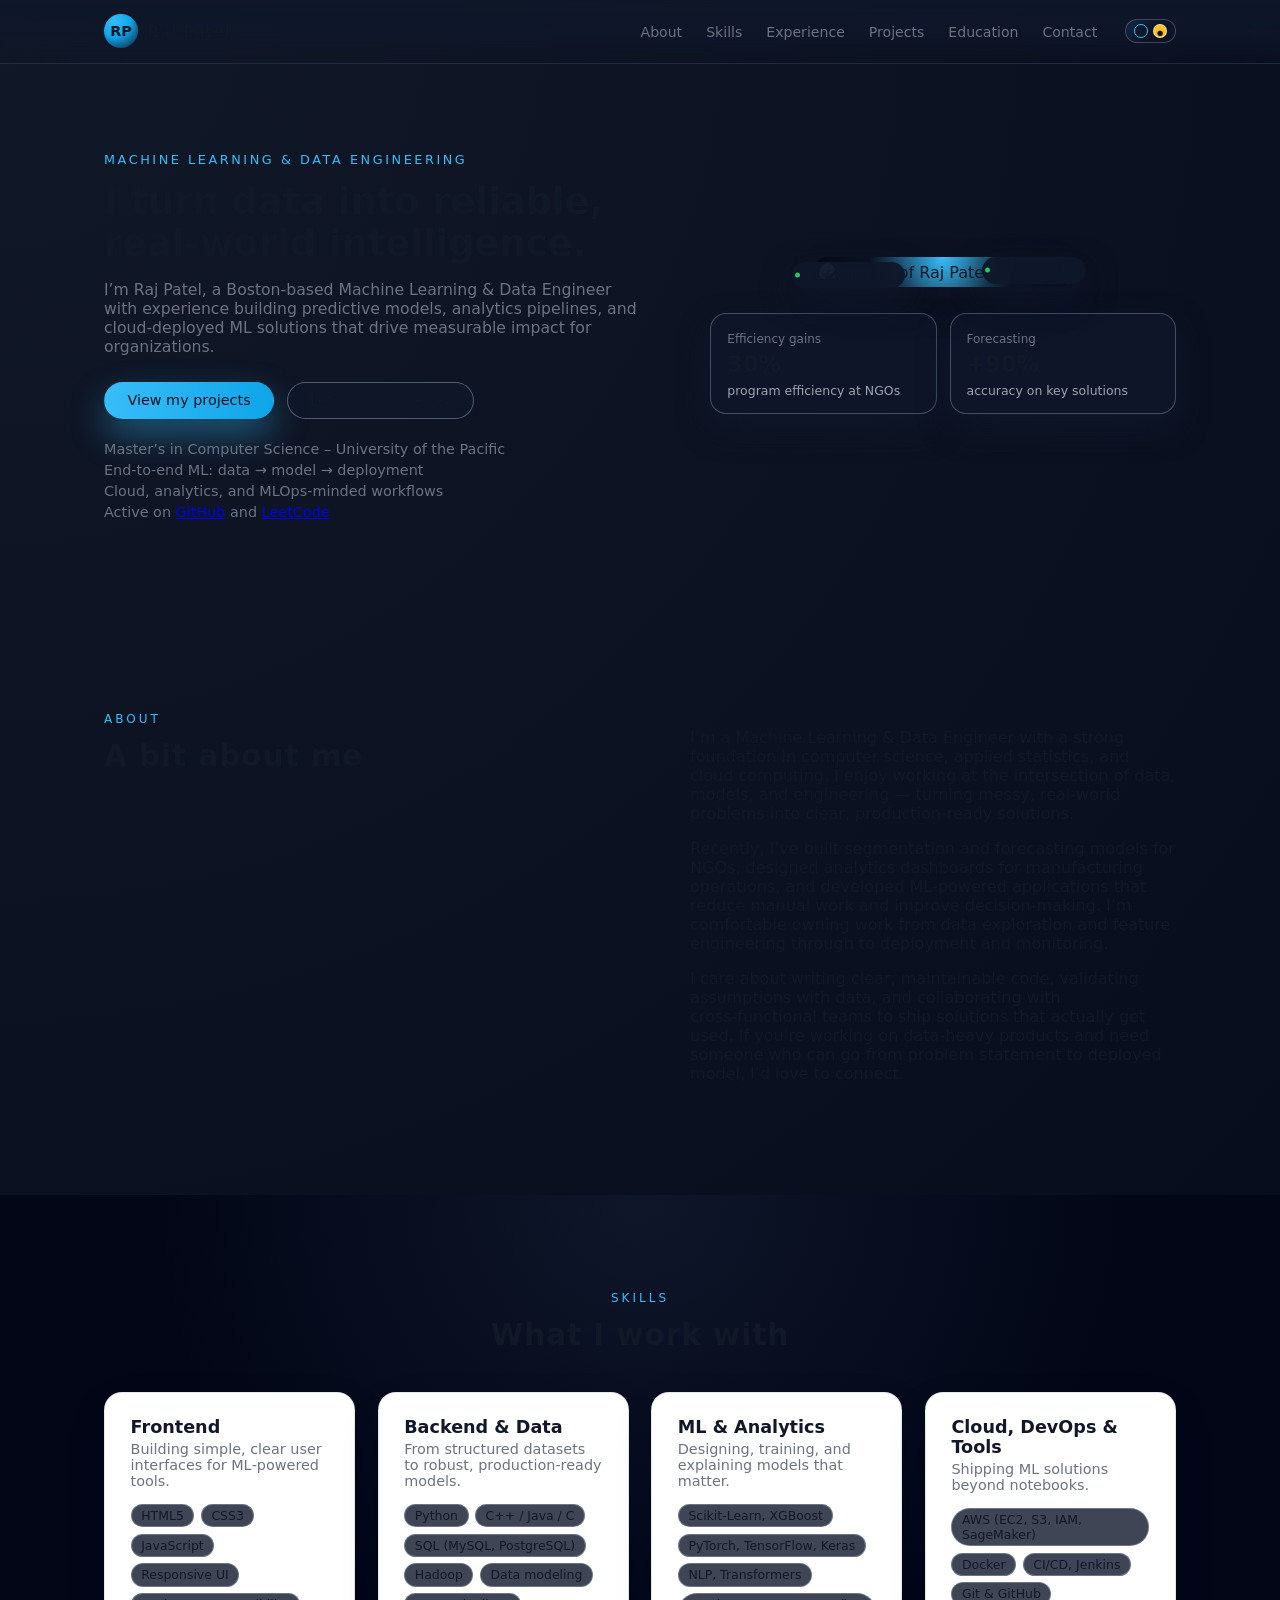
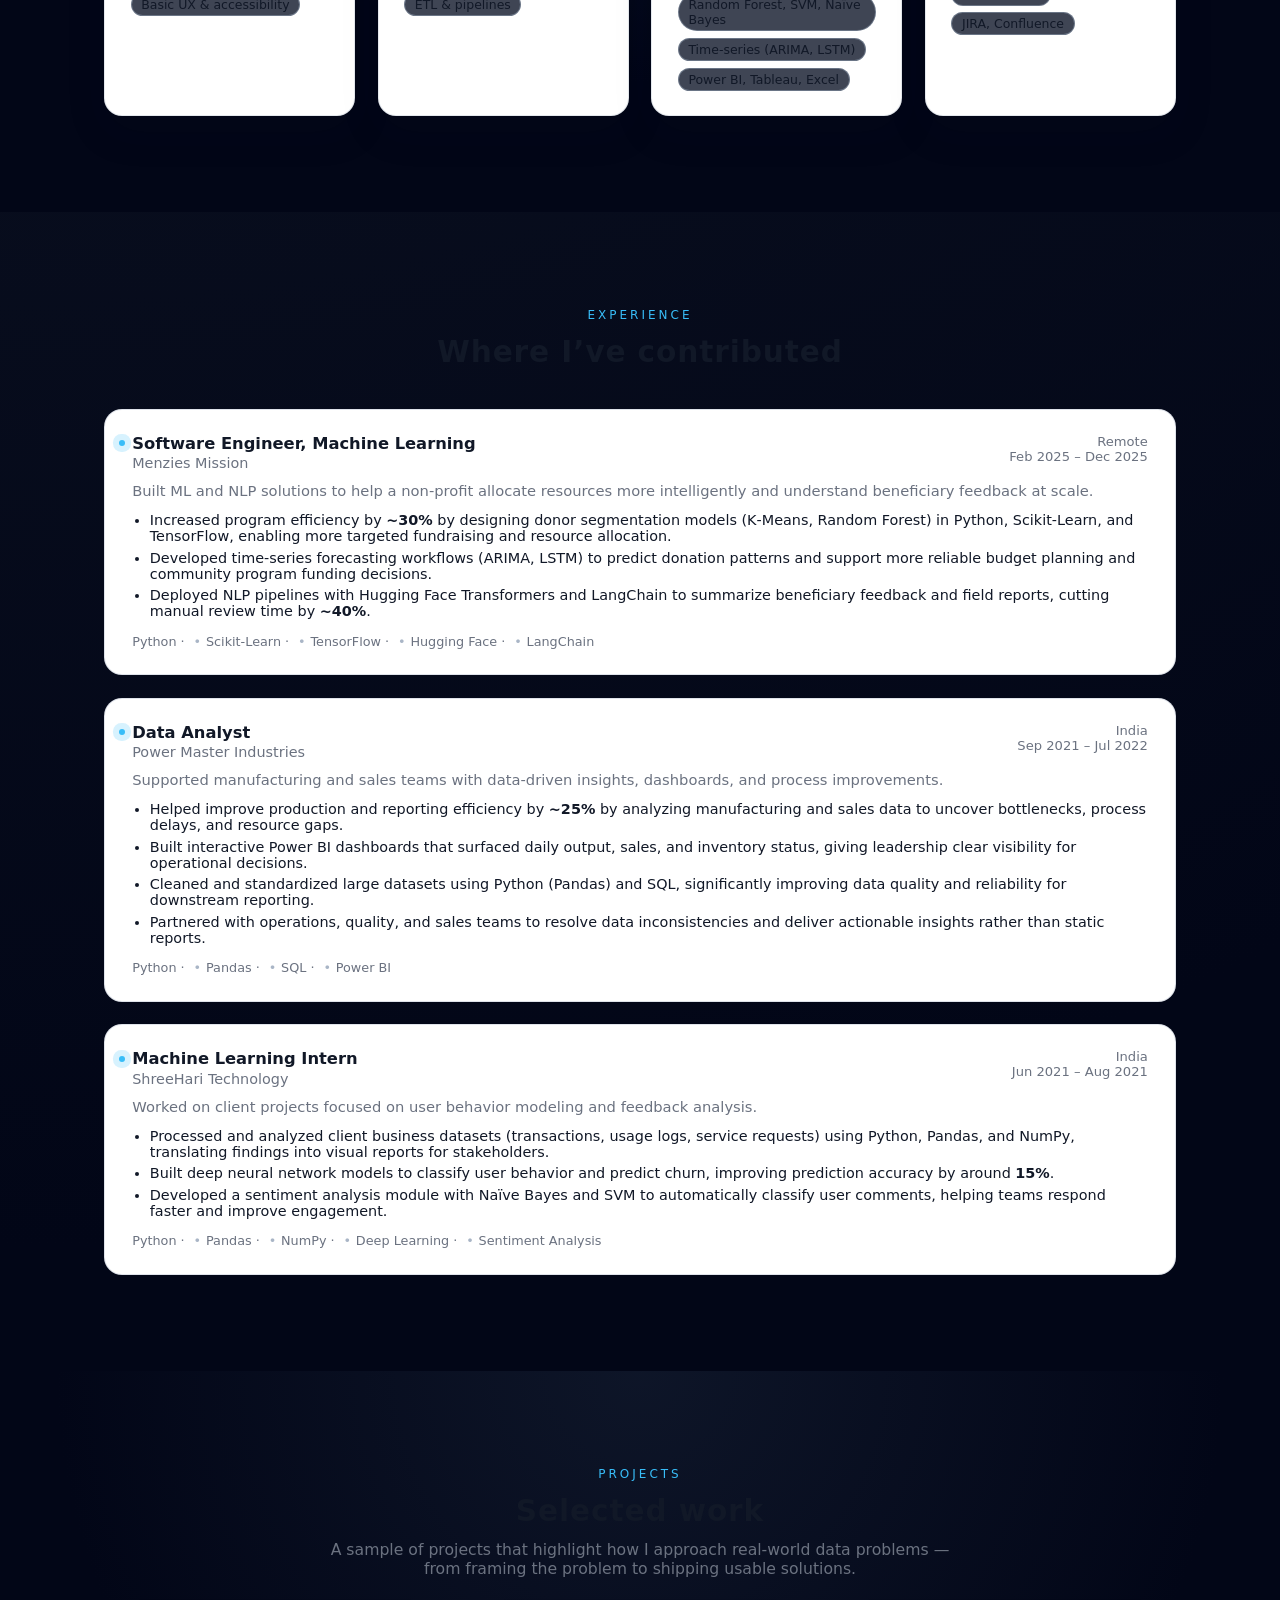
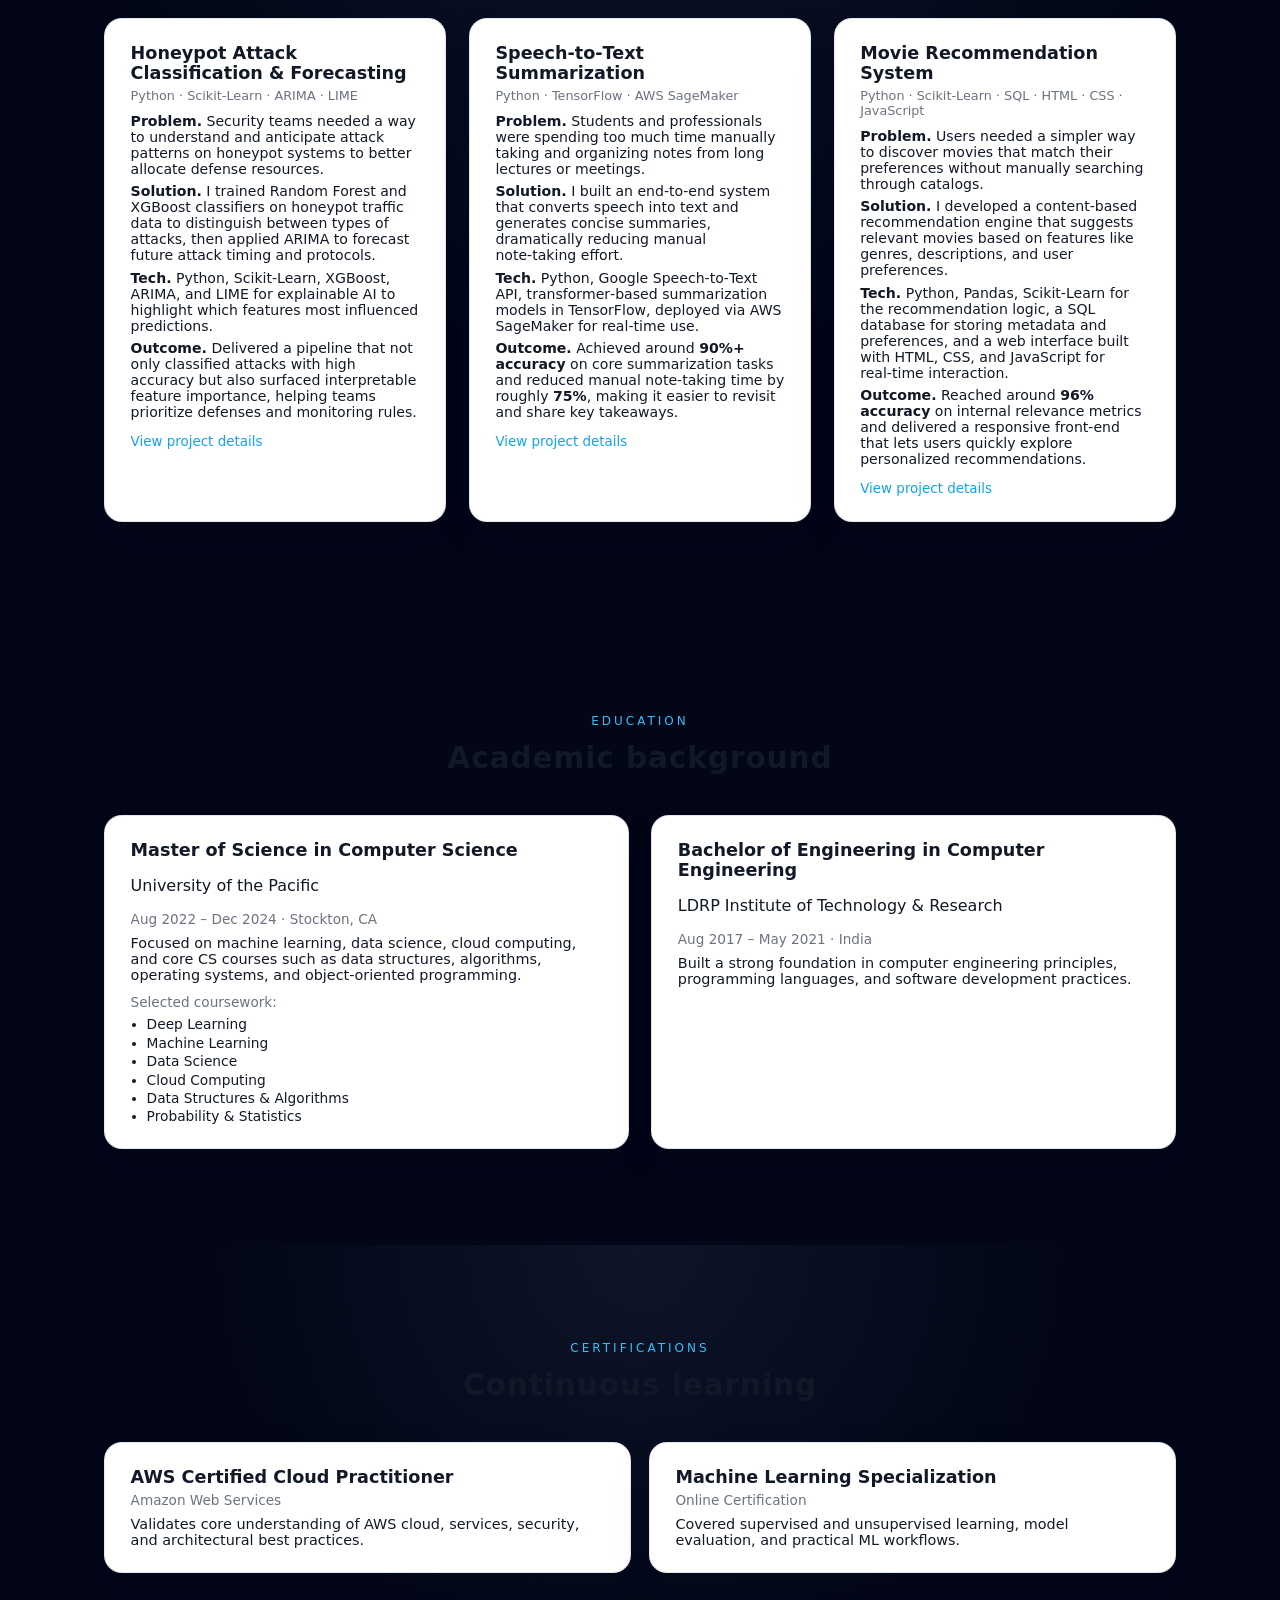
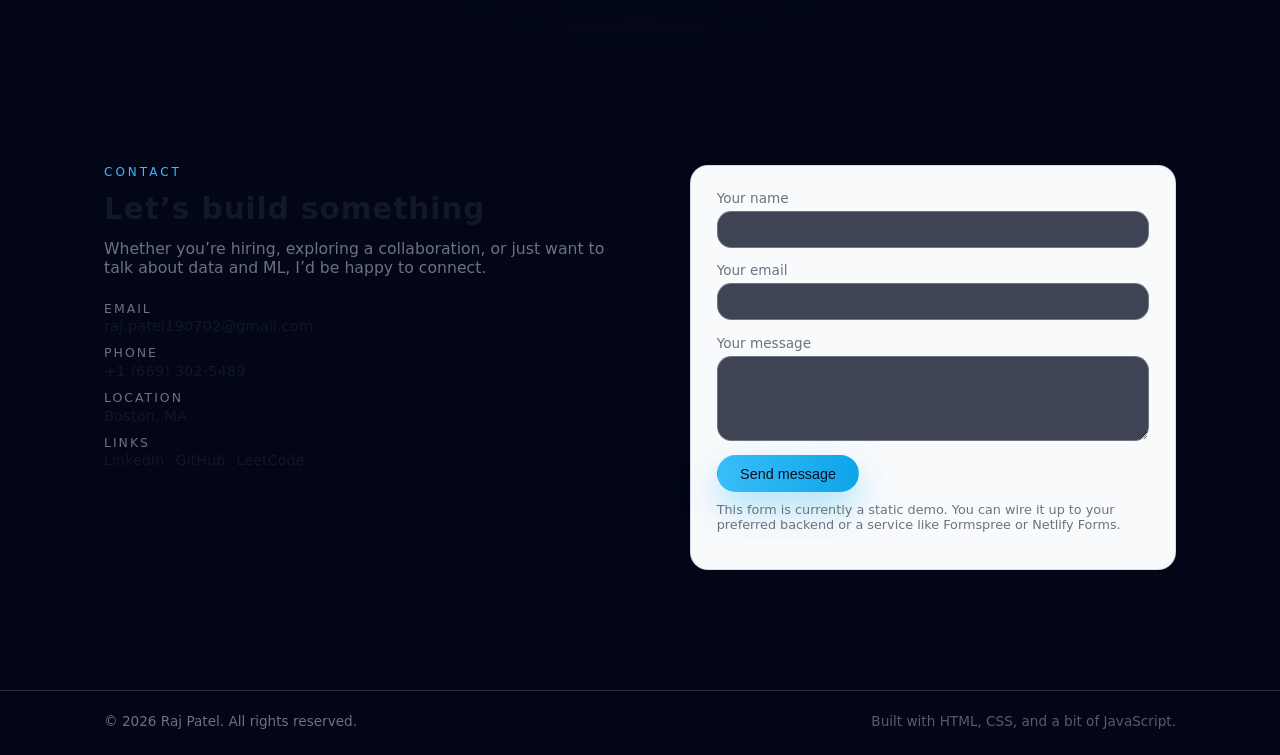
==== index.html @ fdf719ff "upload intial HTML,CSS and JS file" ====
<!DOCTYPE html>
<html lang="en">
<head>
  <!-- SEO & basic meta -->
  <meta charset="UTF-8" />
  <meta name="viewport" content="width=device-width, initial-scale=1.0" />
  <title>Raj Patel | Machine Learning & Data Engineer</title>
  <meta name="description" content="Raj Patel – Machine Learning & Data Engineer specializing in ML, data analytics, and cloud-based solutions. Explore my projects, experience, and skills." />
  <meta name="keywords" content="Raj Patel, machine learning engineer, data analyst, data engineer, portfolio, Python, AWS" />
  <meta name="author" content="Raj Patel" />

  <!-- Open Graph for rich previews -->
  <meta property="og:title" content="Raj Patel | Machine Learning & Data Engineer" />
  <meta property="og:description" content="Machine Learning & Data Engineer with experience in ML models, analytics, and cloud deployment." />
  <meta property="og:type" content="website" />
  <meta property="og:url" content="https://your-domain.com" />
  <meta property="og:image" content="https://your-domain.com/assets/profile.jpg" />

  <link rel="icon" href="assets/favicon.ico" />
  <link rel="stylesheet" href="css/style.css" />
</head>
<body>
  <!-- Skip link for accessibility -->
  <a class="skip-link" href="#main-content">Skip to main content</a>

  <!-- Site wrapper -->
  <div class="page">
    <!-- Header / navigation -->
    <header class="site-header" role="banner">
      <div class="container header-container">
        <a href="#hero" class="logo" aria-label="Raj Patel home">
          <span class="logo-mark">RP</span>
          <span class="logo-text">Raj Patel</span>
        </a>

        <!-- Accessible mobile menu toggle -->
        <button
          class="nav-toggle"
          aria-label="Toggle navigation menu"
          aria-expanded="false"
          aria-controls="primary-nav"
        >
          <span class="nav-toggle-bar"></span>
          <span class="nav-toggle-bar"></span>
        </button>

        <nav id="primary-nav" class="nav" role="navigation" aria-label="Primary">
          <ul class="nav-list">
            <li><a href="#about">About</a></li>
            <li><a href="#skills">Skills</a></li>
            <li><a href="#experience">Experience</a></li>
            <li><a href="#projects">Projects</a></li>
            <li><a href="#education">Education</a></li>
            <li><a href="#contact">Contact</a></li>
          </ul>

          <!-- Theme toggle for dark/light mode -->
          <button
            class="theme-toggle"
            type="button"
            aria-label="Toggle dark mode"
          >
            <span class="theme-icon theme-icon--moon" aria-hidden="true">●</span>
            <span class="theme-icon theme-icon--sun" aria-hidden="true">●</span>
          </button>
        </nav>
      </div>
    </header>

    <!-- Main content -->
    <main id="main-content">
      <!-- Hero / Intro -->
      <section id="hero" class="section hero" aria-labelledby="hero-title">
        <div class="container hero-container">
          <div class="hero-text">
            <p class="hero-kicker">Machine Learning & Data Engineering</p>
            <h1 id="hero-title" class="hero-title">
              I turn data into reliable, real‑world intelligence.
            </h1>
            <p class="hero-subtitle">
              I’m Raj Patel, a Boston‑based Machine Learning & Data Engineer with experience
              building predictive models, analytics pipelines, and cloud‑deployed ML solutions
              that drive measurable impact for organizations.
            </p>
            <div class="hero-cta">
              <a href="#projects" class="btn btn-primary">View my projects</a>
              <a href="#contact" class="btn btn-ghost">Let’s work together</a>
            </div>
            <ul class="hero-meta" aria-label="Key highlights">
              <li>Master’s in Computer Science – University of the Pacific</li>
              <li>End‑to‑end ML: data → model → deployment</li>
              <li>Cloud, analytics, and MLOps‑minded workflows</li>
              <li>
                Active on
                <a href="https://github.com/r-makasana" target="_blank" rel="noreferrer">GitHub</a>
                and
                <a href="https://leetcode.com/u/rajpatel190400/" target="_blank" rel="noreferrer">LeetCode</a>
              </li>
            </ul>
          </div>
          <div class="hero-media">
            <div class="hero-avatar-wrapper" aria-hidden="true">
              <!-- Place your profile image at assets/profile.jpg -->
              <img
                src="assets/profile.jpg"
                alt="Portrait of Raj Patel"
                class="hero-avatar"
              />
              <div class="hero-badge hero-badge--top">
                <span class="badge-label">ML &amp; Analytics</span>
              </div>
              <div class="hero-badge hero-badge--bottom">
                <span class="badge-label">Cloud &amp; Data</span>
              </div>
            </div>
            <div class="hero-stats" aria-label="Quick stats">
              <div class="stat-card">
                <span class="stat-label">Efficiency gains</span>
                <span class="stat-value">30%</span>
                <span class="stat-note">program efficiency at NGOs</span>
              </div>
              <div class="stat-card">
                <span class="stat-label">Forecasting</span>
                <span class="stat-value">+90%</span>
                <span class="stat-note">accuracy on key solutions</span>
              </div>
            </div>
          </div>
        </div>
      </section>

      <!-- About -->
      <section id="about" class="section" aria-labelledby="about-title">
        <div class="container section-inner section-inner--split">
          <header class="section-header">
            <p class="section-kicker">About</p>
            <h2 id="about-title" class="section-title">A bit about me</h2>
          </header>
          <div class="section-body">
            <p>
              I’m a Machine Learning & Data Engineer with a strong foundation in computer science,
              applied statistics, and cloud computing. I enjoy working at the intersection of
              data, models, and engineering — turning messy, real‑world problems into clear,
              production‑ready solutions.
            </p>
            <p>
              Recently, I’ve built segmentation and forecasting models for NGOs, designed analytics
              dashboards for manufacturing operations, and developed ML‑powered applications that
              reduce manual work and improve decision‑making. I’m comfortable owning work from data
              exploration and feature engineering through to deployment and monitoring.
            </p>
            <p>
              I care about writing clear, maintainable code, validating assumptions with data, and
              collaborating with cross‑functional teams to ship solutions that actually get used.
              If you’re working on data‑heavy products and need someone who can go from problem
              statement to deployed model, I’d love to connect.
            </p>
          </div>
        </div>
      </section>

      <!-- Skills -->
      <section id="skills" class="section section--alt" aria-labelledby="skills-title">
        <div class="container">
          <header class="section-header section-header--center">
            <p class="section-kicker">Skills</p>
            <h2 id="skills-title" class="section-title">What I work with</h2>
          </header>

          <div class="skills-grid" role="list">
            <!-- Frontend -->
            <article class="card skills-card" role="listitem">
              <h3 class="card-title">Frontend</h3>
              <p class="card-subtitle">Building simple, clear user interfaces for ML‑powered tools.</p>
              <ul class="tag-list">
                <li class="tag">HTML5</li>
                <li class="tag">CSS3</li>
                <li class="tag">JavaScript</li>
                <li class="tag">Responsive UI</li>
                <li class="tag">Basic UX &amp; accessibility</li>
              </ul>
            </article>

            <!-- Backend & Data -->
            <article class="card skills-card" role="listitem">
              <h3 class="card-title">Backend &amp; Data</h3>
              <p class="card-subtitle">From structured datasets to robust, production‑ready models.</p>
              <ul class="tag-list">
                <li class="tag">Python</li>
                <li class="tag">C++ / Java / C</li>
                <li class="tag">SQL (MySQL, PostgreSQL)</li>
                <li class="tag">Hadoop</li>
                <li class="tag">Data modeling</li>
                <li class="tag">ETL &amp; pipelines</li>
              </ul>
            </article>

            <!-- Machine Learning & Analytics -->
            <article class="card skills-card" role="listitem">
              <h3 class="card-title">ML &amp; Analytics</h3>
              <p class="card-subtitle">Designing, training, and explaining models that matter.</p>
              <ul class="tag-list">
                <li class="tag">Scikit‑Learn, XGBoost</li>
                <li class="tag">PyTorch, TensorFlow, Keras</li>
                <li class="tag">NLP, Transformers</li>
                <li class="tag">Random Forest, SVM, Naïve Bayes</li>
                <li class="tag">Time‑series (ARIMA, LSTM)</li>
                <li class="tag">Power BI, Tableau, Excel</li>
              </ul>
            </article>

            <!-- Cloud, DevOps & Tools -->
            <article class="card skills-card" role="listitem">
              <h3 class="card-title">Cloud, DevOps &amp; Tools</h3>
              <p class="card-subtitle">Shipping ML solutions beyond notebooks.</p>
              <ul class="tag-list">
                <li class="tag">AWS (EC2, S3, IAM, SageMaker)</li>
                <li class="tag">Docker</li>
                <li class="tag">CI/CD, Jenkins</li>
                <li class="tag">Git &amp; GitHub</li>
                <li class="tag">JIRA, Confluence</li>
              </ul>
            </article>
          </div>
        </div>
      </section>

      <!-- Experience -->
      <section id="experience" class="section" aria-labelledby="experience-title">
        <div class="container">
          <header class="section-header section-header--center">
            <p class="section-kicker">Experience</p>
            <h2 id="experience-title" class="section-title">Where I’ve contributed</h2>
          </header>

          <div class="timeline">
            <!-- Menzies Mission -->
            <article class="timeline-item">
              <header class="timeline-header">
                <div>
                  <h3 class="timeline-role">Software Engineer, Machine Learning</h3>
                  <p class="timeline-company">Menzies Mission</p>
                </div>
                <div class="timeline-meta">
                  <span class="timeline-location">Remote</span>
                  <span class="timeline-dates">Feb 2025 – Dec 2025</span>
                </div>
              </header>
              <p class="timeline-summary">
                Built ML and NLP solutions to help a non‑profit allocate resources more intelligently and
                understand beneficiary feedback at scale.
              </p>
              <ul class="timeline-bullets">
                <li>
                  Increased program efficiency by <strong>~30%</strong> by designing donor segmentation models
                  (K‑Means, Random Forest) in Python, Scikit‑Learn, and TensorFlow, enabling more targeted
                  fundraising and resource allocation.
                </li>
                <li>
                  Developed time‑series forecasting workflows (ARIMA, LSTM) to predict donation patterns and
                  support more reliable budget planning and community program funding decisions.
                </li>
                <li>
                  Deployed NLP pipelines with Hugging Face Transformers and LangChain to summarize
                  beneficiary feedback and field reports, cutting manual review time by <strong>~40%</strong>.
                </li>
              </ul>
              <p class="timeline-stack">
                <span>Python</span> · <span>Scikit‑Learn</span> · <span>TensorFlow</span> ·
                <span>Hugging Face</span> · <span>LangChain</span>
              </p>
            </article>

            <!-- Power Master Industries -->
            <article class="timeline-item">
              <header class="timeline-header">
                <div>
                  <h3 class="timeline-role">Data Analyst</h3>
                  <p class="timeline-company">Power Master Industries</p>
                </div>
                <div class="timeline-meta">
                  <span class="timeline-location">India</span>
                  <span class="timeline-dates">Sep 2021 – Jul 2022</span>
                </div>
              </header>
              <p class="timeline-summary">
                Supported manufacturing and sales teams with data‑driven insights, dashboards, and process
                improvements.
              </p>
              <ul class="timeline-bullets">
                <li>
                  Helped improve production and reporting efficiency by <strong>~25%</strong> by analyzing
                  manufacturing and sales data to uncover bottlenecks, process delays, and resource gaps.
                </li>
                <li>
                  Built interactive Power BI dashboards that surfaced daily output, sales, and inventory status,
                  giving leadership clear visibility for operational decisions.
                </li>
                <li>
                  Cleaned and standardized large datasets using Python (Pandas) and SQL, significantly improving
                  data quality and reliability for downstream reporting.
                </li>
                <li>
                  Partnered with operations, quality, and sales teams to resolve data inconsistencies and deliver
                  actionable insights rather than static reports.
                </li>
              </ul>
              <p class="timeline-stack">
                <span>Python</span> · <span>Pandas</span> · <span>SQL</span> ·
                <span>Power BI</span>
              </p>
            </article>

            <!-- ShreeHari Technology -->
            <article class="timeline-item">
              <header class="timeline-header">
                <div>
                  <h3 class="timeline-role">Machine Learning Intern</h3>
                  <p class="timeline-company">ShreeHari Technology</p>
                </div>
                <div class="timeline-meta">
                  <span class="timeline-location">India</span>
                  <span class="timeline-dates">Jun 2021 – Aug 2021</span>
                </div>
              </header>
              <p class="timeline-summary">
                Worked on client projects focused on user behavior modeling and feedback analysis.
              </p>
              <ul class="timeline-bullets">
                <li>
                  Processed and analyzed client business datasets (transactions, usage logs, service requests)
                  using Python, Pandas, and NumPy, translating findings into visual reports for stakeholders.
                </li>
                <li>
                  Built deep neural network models to classify user behavior and predict churn, improving
                  prediction accuracy by around <strong>15%</strong>.
                </li>
                <li>
                  Developed a sentiment analysis module with Naïve Bayes and SVM to automatically classify user
                  comments, helping teams respond faster and improve engagement.
                </li>
              </ul>
              <p class="timeline-stack">
                <span>Python</span> · <span>Pandas</span> · <span>NumPy</span> ·
                <span>Deep Learning</span> · <span>Sentiment Analysis</span>
              </p>
            </article>
          </div>
        </div>
      </section>

      <!-- Projects -->
      <section id="projects" class="section section--alt" aria-labelledby="projects-title">
        <div class="container">
          <header class="section-header section-header--center">
            <p class="section-kicker">Projects</p>
            <h2 id="projects-title" class="section-title">Selected work</h2>
            <p class="section-description">
              A sample of projects that highlight how I approach real‑world data problems —
              from framing the problem to shipping usable solutions.
            </p>
          </header>

          <div class="projects-grid" role="list">
            <!-- Honeypot Attack Classification & Forecasting -->
            <article class="card project-card" role="listitem">
              <div class="project-card-header">
                <h3 class="card-title">Honeypot Attack Classification &amp; Forecasting</h3>
                <p class="project-meta">
                  Python · Scikit‑Learn · ARIMA · LIME
                </p>
              </div>
              <div class="project-body">
                <p><strong>Problem.</strong> Security teams needed a way to understand and anticipate
                  attack patterns on honeypot systems to better allocate defense resources.</p>
                <p><strong>Solution.</strong> I trained Random Forest and XGBoost classifiers on honeypot
                  traffic data to distinguish between types of attacks, then applied ARIMA to forecast
                  future attack timing and protocols.</p>
                <p><strong>Tech.</strong> Python, Scikit‑Learn, XGBoost, ARIMA, and LIME for explainable AI
                  to highlight which features most influenced predictions.</p>
                <p><strong>Outcome.</strong> Delivered a pipeline that not only classified attacks with high
                  accuracy but also surfaced interpretable feature importance, helping teams prioritize
                  defenses and monitoring rules.</p>
              </div>
              <div class="project-footer">
                <a href="#" class="project-link" aria-label="View Honeypot Attack project">
                  View project details
                </a>
              </div>
            </article>

            <!-- Speech-to-Text Summarization -->
            <article class="card project-card" role="listitem">
              <div class="project-card-header">
                <h3 class="card-title">Speech‑to‑Text Summarization</h3>
                <p class="project-meta">
                  Python · TensorFlow · AWS SageMaker
                </p>
              </div>
              <div class="project-body">
                <p><strong>Problem.</strong> Students and professionals were spending too much time
                  manually taking and organizing notes from long lectures or meetings.</p>
                <p><strong>Solution.</strong> I built an end‑to‑end system that converts speech into text
                  and generates concise summaries, dramatically reducing manual note‑taking effort.</p>
                <p><strong>Tech.</strong> Python, Google Speech‑to‑Text API, transformer‑based
                  summarization models in TensorFlow, deployed via AWS SageMaker for real‑time use.</p>
                <p><strong>Outcome.</strong> Achieved around <strong>90%+ accuracy</strong> on core
                  summarization tasks and reduced manual note‑taking time by roughly
                  <strong>75%</strong>, making it easier to revisit and share key takeaways.</p>
              </div>
              <div class="project-footer">
                <a href="#" class="project-link" aria-label="View Speech-to-Text project">
                  View project details
                </a>
              </div>
            </article>

            <!-- Movie Recommendation System -->
            <article class="card project-card" role="listitem">
              <div class="project-card-header">
                <h3 class="card-title">Movie Recommendation System</h3>
                <p class="project-meta">
                  Python · Scikit‑Learn · SQL · HTML · CSS · JavaScript
                </p>
              </div>
              <div class="project-body">
                <p><strong>Problem.</strong> Users needed a simpler way to discover movies that match their
                  preferences without manually searching through catalogs.</p>
                <p><strong>Solution.</strong> I developed a content‑based recommendation engine that
                  suggests relevant movies based on features like genres, descriptions, and user
                  preferences.</p>
                <p><strong>Tech.</strong> Python, Pandas, Scikit‑Learn for the recommendation logic, a SQL
                  database for storing metadata and preferences, and a web interface built with HTML, CSS,
                  and JavaScript for real‑time interaction.</p>
                <p><strong>Outcome.</strong> Reached around <strong>96% accuracy</strong> on internal
                  relevance metrics and delivered a responsive front‑end that lets users quickly explore
                  personalized recommendations.</p>
              </div>
              <div class="project-footer">
                <a href="#" class="project-link" aria-label="View Movie Recommendation project">
                  View project details
                </a>
              </div>
            </article>
          </div>
        </div>
      </section>

      <!-- Education -->
      <section id="education" class="section" aria-labelledby="education-title">
        <div class="container">
          <header class="section-header section-header--center">
            <p class="section-kicker">Education</p>
            <h2 id="education-title" class="section-title">Academic background</h2>
          </header>

          <div class="education-grid">
            <article class="card education-card">
              <h3 class="card-title">Master of Science in Computer Science</h3>
              <p class="education-school">University of the Pacific</p>
              <p class="education-meta">Aug 2022 – Dec 2024 · Stockton, CA</p>
              <p class="education-desc">
                Focused on machine learning, data science, cloud computing, and core CS courses such as
                data structures, algorithms, operating systems, and object‑oriented programming.
              </p>
              <p class="education-courses-title">Selected coursework:</p>
              <ul class="education-courses">
                <li>Deep Learning</li>
                <li>Machine Learning</li>
                <li>Data Science</li>
                <li>Cloud Computing</li>
                <li>Data Structures &amp; Algorithms</li>
                <li>Probability &amp; Statistics</li>
              </ul>
            </article>

            <article class="card education-card">
              <h3 class="card-title">Bachelor of Engineering in Computer Engineering</h3>
              <p class="education-school">LDRP Institute of Technology &amp; Research</p>
              <p class="education-meta">Aug 2017 – May 2021 · India</p>
              <p class="education-desc">
                Built a strong foundation in computer engineering principles, programming languages, and
                software development practices.
              </p>
            </article>
          </div>
        </div>
      </section>

      <!-- Certifications -->
      <section class="section section--alt" aria-label="Certifications">
        <div class="container">
          <header class="section-header section-header--center">
            <p class="section-kicker">Certifications</p>
            <h2 class="section-title">Continuous learning</h2>
          </header>
          <div class="cert-grid">
            <article class="card cert-card">
              <h3 class="card-title">AWS Certified Cloud Practitioner</h3>
              <p class="cert-meta">Amazon Web Services</p>
              <p class="cert-desc">
                Validates core understanding of AWS cloud, services, security, and architectural best practices.
              </p>
            </article>
            <article class="card cert-card">
              <h3 class="card-title">Machine Learning Specialization</h3>
              <p class="cert-meta">Online Certification</p>
              <p class="cert-desc">
                Covered supervised and unsupervised learning, model evaluation, and practical ML workflows.
              </p>
            </article>
          </div>
        </div>
      </section>

      <!-- Contact -->
      <section id="contact" class="section section-contact" aria-labelledby="contact-title">
        <div class="container section-inner section-inner--split">
          <header class="section-header">
            <p class="section-kicker">Contact</p>
            <h2 id="contact-title" class="section-title">Let’s build something</h2>
            <p class="section-description">
              Whether you’re hiring, exploring a collaboration, or just want to talk about data and ML,
              I’d be happy to connect.
            </p>
            <ul class="contact-list">
              <li>
                <span class="contact-label">Email</span>
                <a href="mailto:raj.patel190702@gmail.com">raj.patel190702@gmail.com</a>
              </li>
              <li>
                <span class="contact-label">Phone</span>
                <a href="tel:+16693025489">+1 (669) 302‑5489</a>
              </li>
              <li>
                <span class="contact-label">Location</span>
                <span>Boston, MA</span>
              </li>
              <li class="contact-social">
                <span class="contact-label">Links</span>
                <div class="contact-social-links">
                  <a href="https://www.linkedin.com/in/rajpatel19" target="_blank" rel="noreferrer">LinkedIn</a>
                  <a href="https://github.com/r-makasana" target="_blank" rel="noreferrer">GitHub</a>
                  <a href="https://leetcode.com/u/rajpatel190400/" target="_blank" rel="noreferrer">LeetCode</a>
                </div>
              </li>
            </ul>
          </header>

          <!-- Simple contact form (non-functional by default) -->
          <form class="contact-form" aria-label="Send me a message">
            <div class="form-field">
              <label for="name">Your name</label>
              <input id="name" name="name" type="text" autocomplete="name" required />
            </div>
            <div class="form-field">
              <label for="email">Your email</label>
              <input id="email" name="email" type="email" autocomplete="email" required />
            </div>
            <div class="form-field">
              <label for="message">Your message</label>
              <textarea id="message" name="message" rows="4" required></textarea>
            </div>
            <button type="submit" class="btn btn-primary">
              Send message
            </button>
            <p class="form-note">
              This form is currently a static demo. You can wire it up to your preferred
              backend or a service like Formspree or Netlify Forms.
            </p>
          </form>
        </div>
      </section>
    </main>

    <!-- Footer -->
    <footer class="site-footer" role="contentinfo">
      <div class="container footer-container">
        <p class="footer-text">
          © <span id="year"></span> Raj Patel. All rights reserved.
        </p>
        <p class="footer-text footer-text--secondary">
          Built with HTML, CSS, and a bit of JavaScript.
        </p>
      </div>
    </footer>
  </div>

  <script src="js/main.js" defer></script>
</body>
</html>
---- css/style.css ----
/* =========================
   Base & Theme
   ========================= */

:root {
  --bg-main: #050816;
  --bg-alt: #0b1020;
  --bg-elevated: #0f172a;
  --bg-elevated-soft: #111827;
  --accent: #38bdf8;
  --accent-soft: rgba(56, 189, 248, 0.12);
  --accent-strong: #0ea5e9;
  --text-main: #e5e7eb;
  --text-muted: #9ca3af;
  --border-subtle: #1f2937;
  --error: #f97373;

  --font-sans: system-ui, -apple-system, BlinkMacSystemFont, "SF Pro Text",
    "Segoe UI", Roboto, sans-serif;

  --shadow-soft: 0 18px 40px rgba(15, 23, 42, 0.8);
  --radius-lg: 18px;
  --radius-md: 12px;
  --radius-sm: 999px;
  --section-padding: 6rem;
  --container-width: 1120px;
  --transition-fast: 0.18s ease-out;
  --transition-med: 0.28s ease-out;
}

[data-theme="light"] {
  --bg-main: #f9fafb;
  --bg-alt: #f3f4f6;
  --bg-elevated: #ffffff;
  --bg-elevated-soft: #f9fafb;
  --text-main: #111827;
  --text-muted: #6b7280;
  --border-subtle: #e5e7eb;
  --shadow-soft: 0 16px 40px rgba(15, 23, 42, 0.1);
}

/* Reset-ish */

*,
*::before,
*::after {
  box-sizing: border-box;
}

html {
  scroll-behavior: smooth;
}

body {
  margin: 0;
  min-height: 100vh;
  background-color: var(--bg-main);
  color: var(--text-main);
  font-family: var(--font-sans);
  text-rendering: optimizeLegibility;
  -webkit-font-smoothing: antialiased;
}

/* Scrollbar styling (desktop) */
body::-webkit-scrollbar {
  width: 8px;
}
body::-webkit-scrollbar-track {
  background-color: transparent;
}
body::-webkit-scrollbar-thumb {
  background: #1f2937;
  border-radius: 999px;
}

/* Layout helpers */

.page {
  display: flex;
  flex-direction: column;
  min-height: 100vh;
  background: radial-gradient(circle at top left, #111827 0, #020617 50%, #020617 100%);
}

.container {
  width: 100%;
  max-width: var(--container-width);
  margin: 0 auto;
  padding: 0 1.5rem;
}

/* Skip link */

.skip-link {
  position: absolute;
  left: 50%;
  transform: translate(-50%, -200%);
  padding: 0.6rem 1.25rem;
  border-radius: 999px;
  background: #111827;
  color: #e5e7eb;
  text-decoration: none;
  font-size: 0.875rem;
  z-index: 1000;
  transition: transform var(--transition-fast), opacity var(--transition-fast);
  opacity: 0;
}
.skip-link:focus {
  transform: translate(-50%, 0.75rem);
  opacity: 1;
}

/* =========================
   Header & Navigation
   ========================= */

.site-header {
  position: sticky;
  top: 0;
  z-index: 20;
  backdrop-filter: blur(18px);
  background: linear-gradient(
      to bottom,
      rgba(15, 23, 42, 0.85),
      rgba(15, 23, 42, 0.8),
      transparent
    );
  border-bottom: 1px solid rgba(148, 163, 184, 0.15);
}

.header-container {
  display: flex;
  align-items: center;
  justify-content: space-between;
  padding: 0.9rem 1.5rem;
}

.logo {
  display: inline-flex;
  align-items: center;
  gap: 0.6rem;
  text-decoration: none;
  color: var(--text-main);
}
.logo-mark {
  display: inline-flex;
  align-items: center;
  justify-content: center;
  width: 34px;
  height: 34px;
  border-radius: 999px;
  background: radial-gradient(circle at 30% 20%, #38bdf8, #0ea5e9 45%, #0f172a 100%);
  font-weight: 700;
  font-size: 0.9rem;
}
.logo-text {
  font-weight: 600;
  font-size: 0.98rem;
  letter-spacing: 0.03em;
}

/* Nav */

.nav {
  display: flex;
  align-items: center;
  gap: 1.75rem;
}

.nav-list {
  display: flex;
  align-items: center;
  gap: 1.5rem;
  list-style: none;
  margin: 0;
  padding: 0;
}

.nav-list a {
  font-size: 0.88rem;
  color: var(--text-muted);
  text-decoration: none;
  position: relative;
  padding-bottom: 0.1rem;
  transition: color var(--transition-fast);
}
.nav-list a::after {
  content: "";
  position: absolute;
  left: 0;
  bottom: -0.25rem;
  width: 0;
  height: 2px;
  border-radius: 999px;
  background: linear-gradient(to right, #38bdf8, #0ea5e9);
  transition: width var(--transition-med);
}
.nav-list a:hover,
.nav-list a:focus-visible {
  color: var(--text-main);
}
.nav-list a:hover::after,
.nav-list a:focus-visible::after {
  width: 100%;
}

/* Mobile nav toggle */

.nav-toggle {
  display: none;
  background: transparent;
  border: none;
  padding: 0.25rem;
  cursor: pointer;
}
.nav-toggle-bar {
  display: block;
  width: 22px;
  height: 2px;
  background: var(--text-main);
  border-radius: 999px;
  margin: 4px 0;
}

/* Theme toggle */

.theme-toggle {
  border: 1px solid rgba(148, 163, 184, 0.35);
  background: radial-gradient(circle at 0 0, rgba(56, 189, 248, 0.12), transparent 55%);
  color: var(--text-main);
  border-radius: 999px;
  padding: 0.25rem 0.5rem;
  display: inline-flex;
  align-items: center;
  gap: 0.3rem;
  cursor: pointer;
  font-size: 0.8rem;
  position: relative;
  overflow: hidden;
}
.theme-icon {
  width: 14px;
  height: 14px;
  border-radius: 999px;
  display: inline-block;
}
.theme-icon--moon {
  background: #0f172a;
  border: 1px solid #38bdf8;
}
.theme-icon--sun {
  background: #fbbf24;
  border: 1px solid rgba(248, 250, 252, 0.6);
}

/* =========================
   Sections
   ========================= */

.section {
  padding: var(--section-padding) 0;
}
.section--alt {
  background: radial-gradient(circle at top center, rgba(15, 23, 42, 0.9), #020617 55%);
}
.section-contact {
  padding-bottom: calc(var(--section-padding) + 1.5rem);
}

.section-inner {
  display: grid;
  gap: 2rem 3.5rem;
  align-items: flex-start;
}
.section-inner--split {
  grid-template-columns: minmax(0, 1.2fr) minmax(0, 1.1fr);
}

.section-header {
  margin-bottom: 1.5rem;
}
.section-header--center {
  text-align: center;
  max-width: 640px;
  margin: 0 auto 2.5rem;
}

.section-kicker {
  text-transform: uppercase;
  font-size: 0.75rem;
  letter-spacing: 0.25em;
  color: var(--accent);
  margin: 0 0 0.8rem;
}

.section-title {
  font-size: 1.85rem;
  letter-spacing: 0.03em;
  margin: 0 0 0.8rem;
}
.section-description {
  margin: 0;
  font-size: 0.98rem;
  color: var(--text-muted);
}

/* =========================
   Hero
   ========================= */

.hero {
  padding-top: 5.5rem;
}
.hero-container {
  display: grid;
  grid-template-columns: minmax(0, 1.3fr) minmax(0, 1.1fr);
  gap: 2.5rem 3.5rem;
  align-items: center;
}

.hero-kicker {
  font-size: 0.8rem;
  text-transform: uppercase;
  letter-spacing: 0.2em;
  color: var(--accent);
  margin: 0 0 0.9rem;
}

.hero-title {
  font-size: 2.3rem;
  line-height: 1.15;
  margin: 0 0 0.9rem;
}

.hero-subtitle {
  margin: 0 0 1.6rem;
  color: var(--text-muted);
  font-size: 0.98rem;
  max-width: 34rem;
}

.hero-cta {
  display: flex;
  flex-wrap: wrap;
  gap: 0.8rem;
  margin-bottom: 1.4rem;
}

/* Buttons */

.btn {
  display: inline-flex;
  align-items: center;
  justify-content: center;
  padding: 0.6rem 1.4rem;
  border-radius: 999px;
  border: 1px solid transparent;
  font-size: 0.9rem;
  font-weight: 500;
  cursor: pointer;
  text-decoration: none;
  transition:
    transform var(--transition-fast),
    box-shadow var(--transition-fast),
    background var(--transition-fast),
    color var(--transition-fast),
    border-color var(--transition-fast);
}

.btn-primary {
  background: linear-gradient(to right, #38bdf8, #0ea5e9);
  color: #0b1020;
  box-shadow: 0 16px 35px rgba(56, 189, 248, 0.4);
}
.btn-primary:hover,
.btn-primary:focus-visible {
  transform: translateY(-1px);
  box-shadow: 0 20px 45px rgba(56, 189, 248, 0.55);
}

.btn-ghost {
  border-color: rgba(148, 163, 184, 0.5);
  background: rgba(15, 23, 42, 0.7);
  color: var(--text-main);
}
.btn-ghost:hover,
.btn-ghost:focus-visible {
  border-color: var(--accent);
  background: rgba(15, 23, 42, 0.9);
}

/* Hero meta & media */

.hero-meta {
  list-style: none;
  padding: 0;
  margin: 0;
  font-size: 0.9rem;
  color: var(--text-muted);
}
.hero-meta li + li {
  margin-top: 0.3rem;
}

.hero-media {
  position: relative;
}

.hero-avatar-wrapper {
  position: relative;
  width: 260px;
  max-width: 100%;
  margin-left: auto;
  margin-right: auto;
  border-radius: 32px;
  background: radial-gradient(circle at top, #38bdf8, #0b1120 55%, #020617 100%);
  padding: 0.35rem;
  box-shadow: var(--shadow-soft);
}
.hero-avatar {
  display: block;
  width: 100%;
  border-radius: 28px;
  object-fit: cover;
}

.hero-badge {
  position: absolute;
  padding: 0.4rem 0.75rem;
  border-radius: 999px;
  background: rgba(15, 23, 42, 0.96);
  color: var(--text-main);
  box-shadow: 0 12px 30px rgba(15, 23, 42, 0.9);
  font-size: 0.75rem;
}
.hero-badge--top {
  top: 14%;
  left: -8%;
}
.hero-badge--bottom {
  bottom: 12%;
  right: -5%;
}
.badge-label {
  position: relative;
}
.badge-label::before {
  content: "";
  position: absolute;
  left: -0.6rem;
  top: 50%;
  width: 5px;
  height: 5px;
  border-radius: 999px;
  background: #22c55e;
  transform: translateY(-50%);
}

.hero-stats {
  margin-top: 1.6rem;
  display: grid;
  grid-template-columns: repeat(2, minmax(0, 1fr));
  gap: 0.8rem;
}
.stat-card {
  padding: 0.9rem 1rem;
  border-radius: 16px;
  background: rgba(15, 23, 42, 0.9);
  border: 1px solid rgba(148, 163, 184, 0.4);
  box-shadow: 0 14px 30px rgba(15, 23, 42, 0.9);
}
.stat-label {
  font-size: 0.75rem;
  color: var(--text-muted);
}
.stat-value {
  display: block;
  font-size: 1.4rem;
  font-weight: 600;
  margin: 0.2rem 0;
}
.stat-note {
  font-size: 0.78rem;
  color: #9ca3af;
}

/* =========================
   Cards & grids
   ========================= */

.card {
  border-radius: var(--radius-lg);
  background: var(--bg-elevated);
  border: 1px solid rgba(148, 163, 184, 0.25);
  padding: 1.5rem 1.6rem;
  box-shadow: var(--shadow-soft);
  position: relative;
  overflow: hidden;
  transition:
    transform var(--transition-med),
    box-shadow var(--transition-med),
    border-color var(--transition-med),
    background var(--transition-med);
}
.card::before {
  content: "";
  position: absolute;
  inset: -40%;
  background: radial-gradient(circle at top left, rgba(56, 189, 248, 0.12), transparent 60%);
  opacity: 0;
  transition: opacity var(--transition-med);
}
.card:hover,
.card:focus-within {
  transform: translateY(-4px);
  box-shadow: 0 22px 50px rgba(15, 23, 42, 0.95);
  border-color: rgba(56, 189, 248, 0.6);
}
.card:hover::before,
.card:focus-within::before {
  opacity: 1;
}

.card-title {
  margin: 0 0 0.3rem;
  font-size: 1.1rem;
}
.card-subtitle {
  margin: 0 0 0.9rem;
  font-size: 0.9rem;
  color: var(--text-muted);
}

/* Skills */

.skills-grid {
  display: grid;
  gap: 1.4rem;
  grid-template-columns: repeat(4, minmax(0, 1fr));
}
.skills-card {
  min-height: 220px;
}

.tag-list {
  display: flex;
  flex-wrap: wrap;
  gap: 0.4rem;
  list-style: none;
  padding: 0;
  margin: 0.3rem 0 0;
}
.tag {
  font-size: 0.78rem;
  color: var(--text-main);
  padding: 0.2rem 0.6rem;
  border-radius: 999px;
  border: 1px solid rgba(148, 163, 184, 0.5);
  background: rgba(15, 23, 42, 0.8);
}

/* Experience / timeline */

.timeline {
  display: flex;
  flex-direction: column;
  gap: 1.4rem;
}

.timeline-item {
  padding: 1.5rem 1.7rem 1.6rem;
  border-radius: var(--radius-lg);
  background: var(--bg-elevated);
  border: 1px solid rgba(148, 163, 184, 0.3);
  position: relative;
}
.timeline-item::before {
  content: "";
  position: absolute;
  left: 0.9rem;
  top: 1.9rem;
  width: 6px;
  height: 6px;
  border-radius: 999px;
  background: var(--accent);
  box-shadow: 0 0 0 6px rgba(56, 189, 248, 0.2);
}
.timeline-header {
  display: flex;
  align-items: flex-start;
  justify-content: space-between;
  gap: 1.5rem;
  margin-bottom: 0.7rem;
}
.timeline-role {
  margin: 0;
  font-size: 1.02rem;
}
.timeline-company {
  margin: 0.15rem 0 0;
  font-size: 0.9rem;
  color: var(--text-muted);
}
.timeline-meta {
  text-align: right;
  font-size: 0.82rem;
  color: var(--text-muted);
}
.timeline-meta span {
  display: block;
}
.timeline-summary {
  margin: 0 0 0.8rem;
  font-size: 0.92rem;
  color: var(--text-muted);
}
.timeline-bullets {
  margin: 0;
  padding-left: 1.1rem;
  font-size: 0.9rem;
}
.timeline-bullets li + li {
  margin-top: 0.35rem;
}
.timeline-stack {
  margin: 0.9rem 0 0;
  font-size: 0.8rem;
  color: var(--text-muted);
}
.timeline-stack span + span::before {
  content: "•";
  margin: 0 0.3rem;
  color: rgba(148, 163, 184, 0.8);
}

/* Projects */

.projects-grid {
  display: grid;
  gap: 1.4rem;
  grid-template-columns: repeat(3, minmax(0, 1fr));
}
.project-card-header {
  margin-bottom: 0.6rem;
}
.project-meta {
  margin: 0;
  font-size: 0.8rem;
  color: var(--text-muted);
}
.project-body p {
  margin: 0 0 0.4rem;
  font-size: 0.88rem;
  color: var(--text-main);
}
.project-footer {
  margin-top: 0.7rem;
}
.project-link {
  font-size: 0.84rem;
  color: var(--accent-strong);
  text-decoration: none;
  position: relative;
}
.project-link::after {
  content: "";
  position: absolute;
  left: 0;
  bottom: -0.1rem;
  width: 0;
  height: 1px;
  background: var(--accent-strong);
  transition: width var(--transition-fast);
}
.project-link:hover::after,
.project-link:focus-visible::after {
  width: 100%;
}

/* Education */

.education-grid {
  display: grid;
  gap: 1.4rem;
  grid-template-columns: repeat(2, minmax(0, 1fr));
}
.education-meta {
  font-size: 0.85rem;
  color: var(--text-muted);
  margin: 0.1rem 0 0.5rem;
}
.education-desc {
  margin: 0 0 0.7rem;
  font-size: 0.9rem;
  color: var(--text-main);
}
.education-courses-title {
  margin: 0 0 0.4rem;
  font-size: 0.85rem;
  color: var(--text-muted);
}
.education-courses {
  margin: 0;
  padding-left: 1rem;
  font-size: 0.86rem;
  color: var(--text-main);
}
.education-courses li + li {
  margin-top: 0.15rem;
}

/* Certifications */

.cert-grid {
  display: grid;
  gap: 1.1rem;
  grid-template-columns: repeat(2, minmax(0, 1fr));
}
.cert-meta {
  margin: 0.1rem 0 0.5rem;
  font-size: 0.85rem;
  color: var(--text-muted);
}
.cert-desc {
  margin: 0;
  font-size: 0.9rem;
}

/* Contact */

.contact-list {
  list-style: none;
  padding: 0;
  margin: 1.5rem 0 0;
  font-size: 0.92rem;
}
.contact-list li + li {
  margin-top: 0.7rem;
}
.contact-label {
  display: block;
  font-size: 0.78rem;
  text-transform: uppercase;
  letter-spacing: 0.16em;
  color: var(--text-muted);
  margin-bottom: 0.1rem;
}
.contact-list a {
  color: var(--text-main);
  text-decoration: none;
}
.contact-list a:hover,
.contact-list a:focus-visible {
  color: var(--accent-strong);
}
.contact-social-links {
  display: flex;
  flex-wrap: wrap;
  gap: 0.7rem;
  margin-top: 0.1rem;
}
.contact-social-links a {
  font-size: 0.9rem;
}

.contact-form {
  padding: 1.5rem 1.6rem;
  border-radius: var(--radius-lg);
  background: var(--bg-elevated-soft);
  border: 1px solid rgba(148, 163, 184, 0.35);
  box-shadow: var(--shadow-soft);
}
.form-field {
  display: flex;
  flex-direction: column;
  gap: 0.3rem;
  margin-bottom: 0.9rem;
}
.form-field label {
  font-size: 0.85rem;
  color: var(--text-muted);
}
.form-field input,
.form-field textarea {
  border-radius: 0.9rem;
  border: 1px solid rgba(148, 163, 184, 0.5);
  background: rgba(15, 23, 42, 0.8);
  color: var(--text-main);
  padding: 0.6rem 0.8rem;
  font-size: 0.9rem;
  outline: none;
  transition: border-color var(--transition-fast), box-shadow var(--transition-fast),
    background var(--transition-fast);
}
.form-field input::placeholder,
.form-field textarea::placeholder {
  color: rgba(148, 163, 184, 0.8);
}
.form-field input:focus-visible,
.form-field textarea:focus-visible {
  border-color: var(--accent);
  box-shadow: 0 0 0 1px rgba(56, 189, 248, 0.4);
  background: rgba(15, 23, 42, 0.95);
}
.form-note {
  margin-top: 0.6rem;
  font-size: 0.8rem;
  color: var(--text-muted);
}

/* =========================
   Footer
   ========================= */

.site-footer {
  border-top: 1px solid rgba(148, 163, 184, 0.25);
  padding: 1.4rem 0 1.6rem;
  background: radial-gradient(circle at top, #020617, #020617 55%, #020617 100%);
}
.footer-container {
  display: flex;
  flex-wrap: wrap;
  align-items: center;
  justify-content: space-between;
  gap: 0.75rem;
}
.footer-text {
  margin: 0;
  font-size: 0.85rem;
  color: var(--text-muted);
}
.footer-text--secondary {
  opacity: 0.8;
}

/* =========================
   Focus styles
   ========================= */

a:focus-visible,
button:focus-visible,
input:focus-visible,
textarea:focus-visible {
  outline: 2px solid var(--accent-strong);
  outline-offset: 3px;
}

/* =========================
   Responsive
   ========================= */

@media (max-width: 992px) {
  .hero-container {
    grid-template-columns: minmax(0, 1.1fr);
  }
  .hero-media {
    order: -1;
  }

  .skills-grid {
    grid-template-columns: repeat(2, minmax(0, 1fr));
  }

  .projects-grid {
    grid-template-columns: repeat(2, minmax(0, 1fr));
  }

  .education-grid,
  .cert-grid {
    grid-template-columns: minmax(0, 1fr);
  }

  .section-inner--split {
    grid-template-columns: minmax(0, 1fr);
  }
}

@media (max-width: 768px) {
  .section {
    padding: 4.25rem 0;
  }
  .hero {
    padding-top: 4.5rem;
  }
  .section-title {
    font-size: 1.6rem;
  }

  /* Mobile nav behavior */
  .nav-toggle {
    display: inline-flex;
  }
  .nav {
    position: absolute;
    inset-inline: 0;
    top: 62px;
    padding: 0.8rem 1.5rem 1.1rem;
    background: rgba(15, 23, 42, 0.98);
    border-bottom: 1px solid rgba(148, 163, 184, 0.25);
    flex-direction: column;
    align-items: flex-start;
    gap: 0.9rem;
    transform: translateY(-110%);
    opacity: 0;
    pointer-events: none;
    transition: transform var(--transition-med), opacity var(--transition-med);
  }
  .nav.nav-open {
    transform: translateY(0);
    opacity: 1;
    pointer-events: auto;
  }
  .nav-list {
    flex-direction: column;
    gap: 0.7rem;
  }

  .hero-avatar-wrapper {
    width: 220px;
  }
  .hero-stats {
    grid-template-columns: minmax(0, 1fr);
  }

  .skills-grid {
    grid-template-columns: minmax(0, 1fr);
  }
  .projects-grid {
    grid-template-columns: minmax(0, 1fr);
  }

  .footer-container {
    flex-direction: column;
    align-items: flex-start;
  }
}

@media (max-width: 480px) {
  .header-container {
    padding-inline: 1.2rem;
  }
  .container {
    padding-inline: 1.2rem;
  }
  .hero-title {
    font-size: 1.85rem;
  }
}
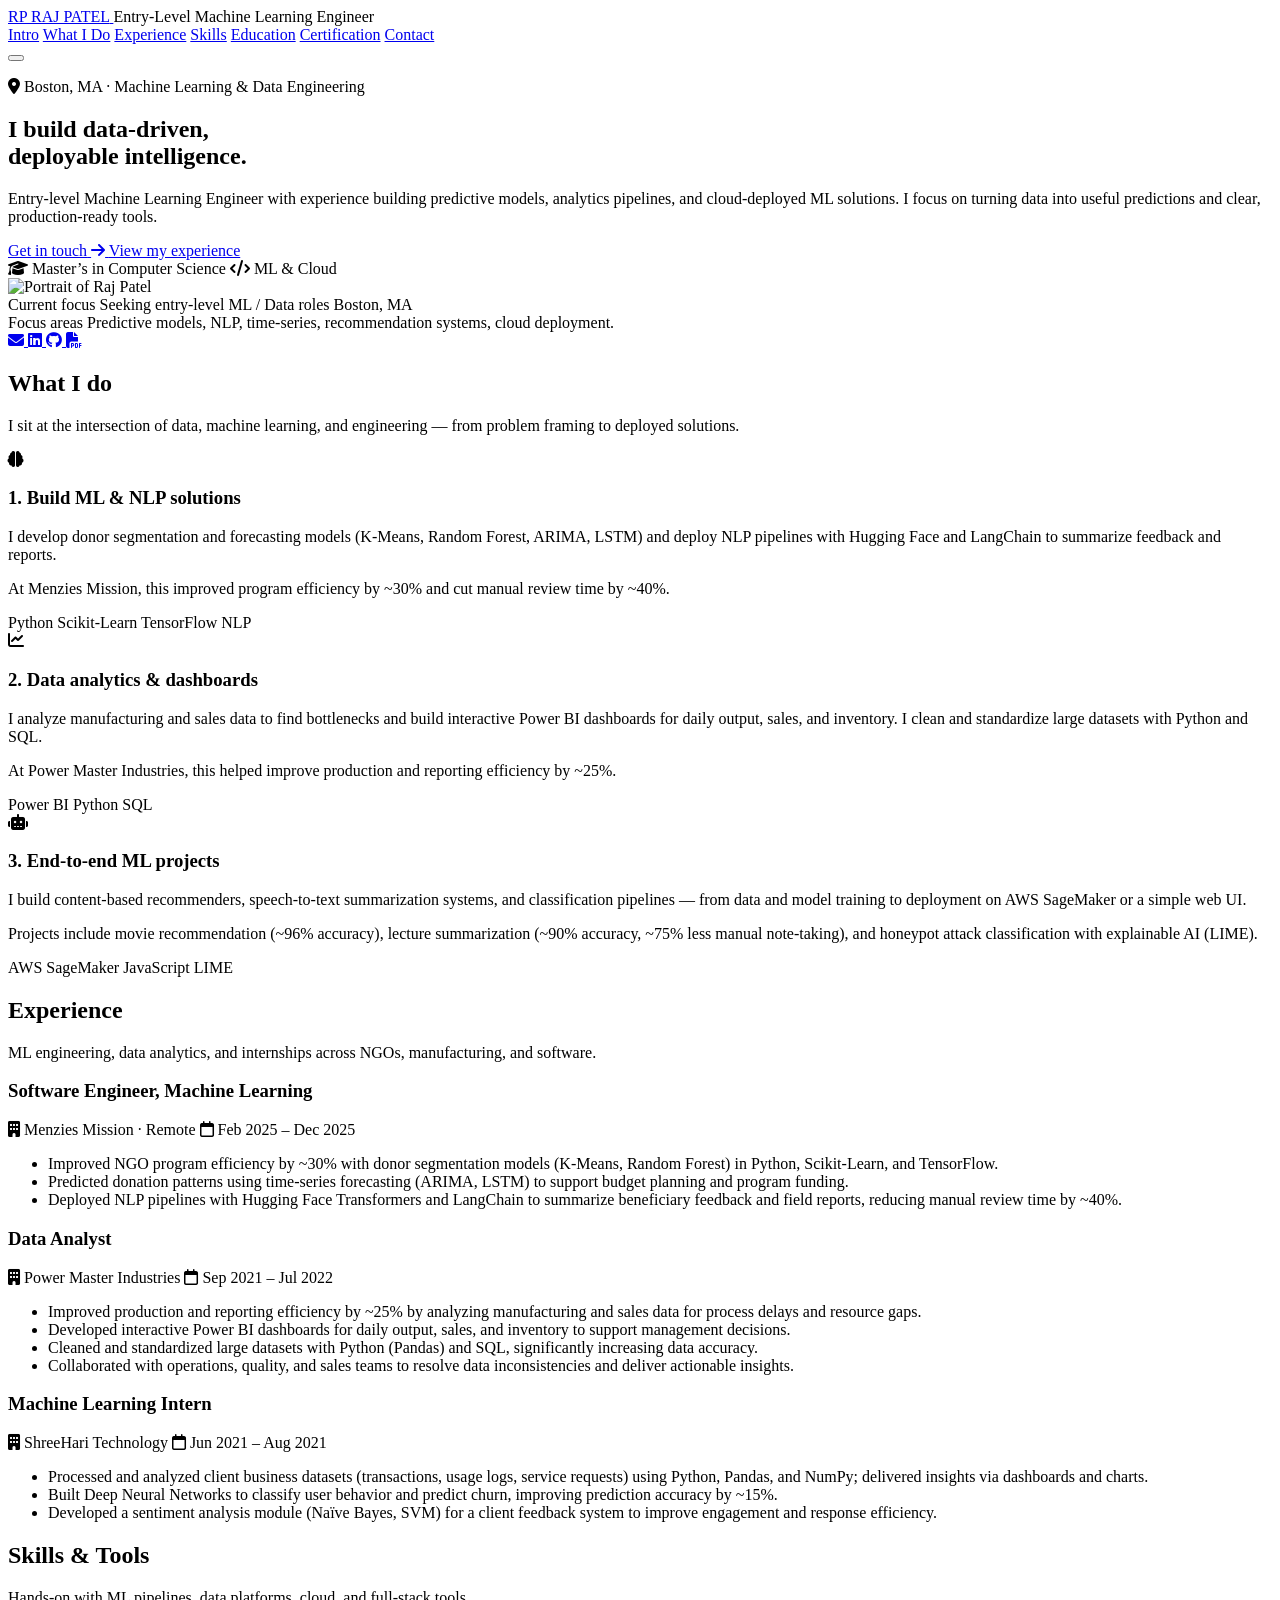
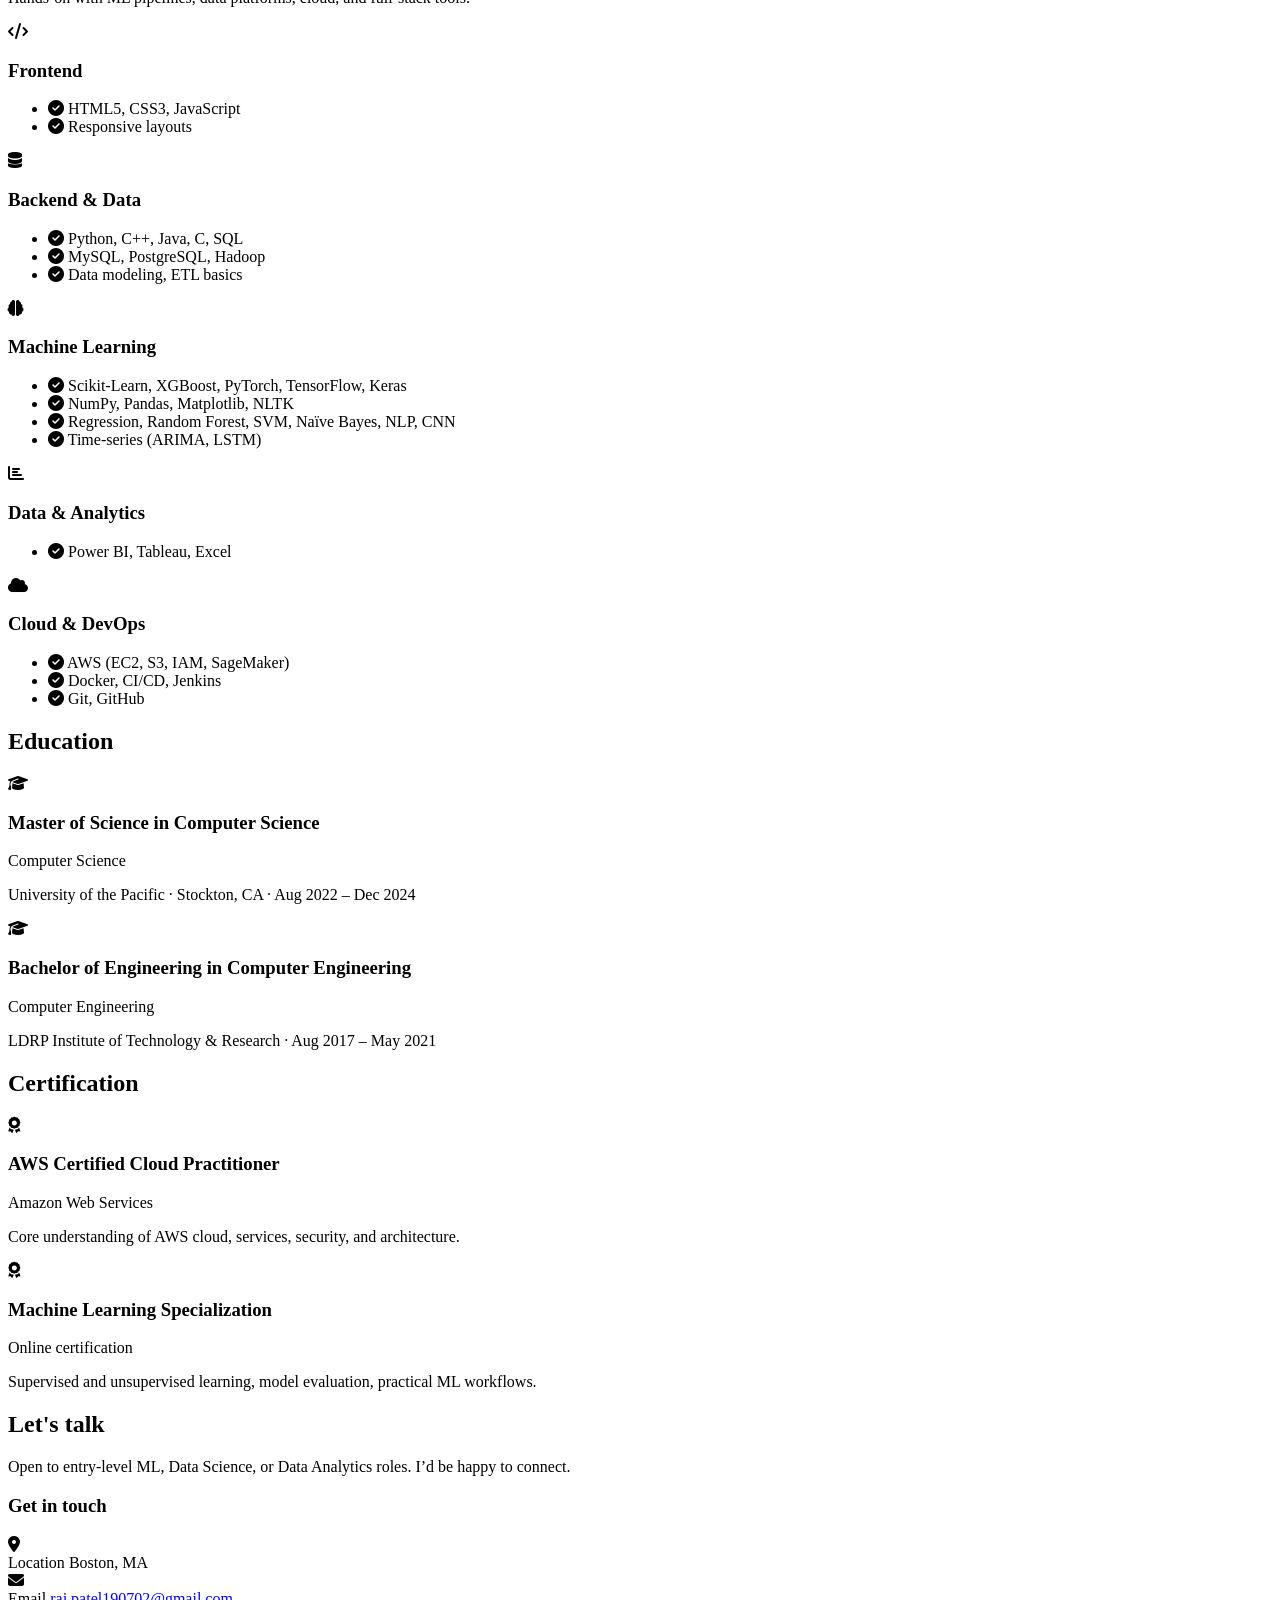
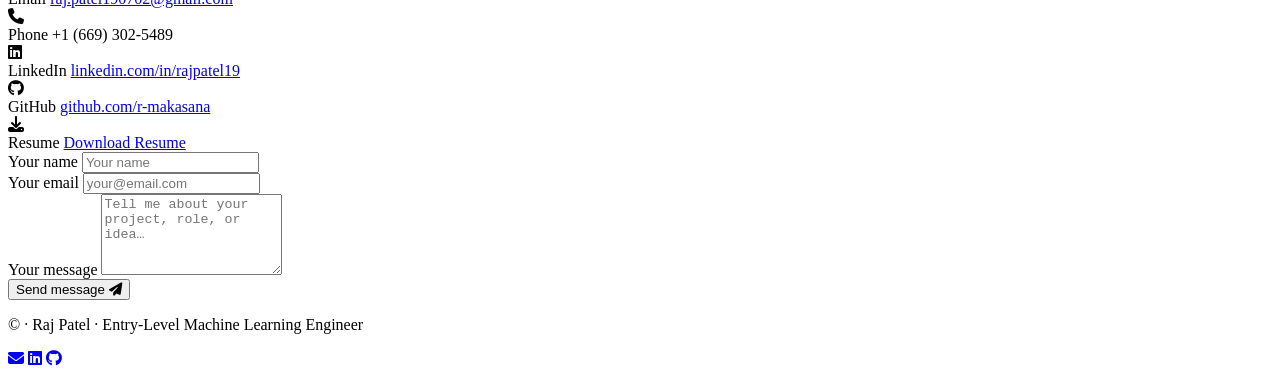
==== commit 6991a7fc: "change content in index.html" ====
--- a/index.html
+++ b/index.html
@@ -1,592 +1,429 @@
 <!DOCTYPE html>
 <html lang="en">
 <head>
-  <!-- SEO & basic meta -->
   <meta charset="UTF-8" />
   <meta name="viewport" content="width=device-width, initial-scale=1.0" />
-  <title>Raj Patel | Machine Learning & Data Engineer</title>
-  <meta name="description" content="Raj Patel – Machine Learning & Data Engineer specializing in ML, data analytics, and cloud-based solutions. Explore my projects, experience, and skills." />
-  <meta name="keywords" content="Raj Patel, machine learning engineer, data analyst, data engineer, portfolio, Python, AWS" />
-  <meta name="author" content="Raj Patel" />
-
-  <!-- Open Graph for rich previews -->
-  <meta property="og:title" content="Raj Patel | Machine Learning & Data Engineer" />
-  <meta property="og:description" content="Machine Learning & Data Engineer with experience in ML models, analytics, and cloud deployment." />
-  <meta property="og:type" content="website" />
-  <meta property="og:url" content="https://your-domain.com" />
-  <meta property="og:image" content="https://your-domain.com/assets/profile.jpg" />
-
-  <link rel="icon" href="assets/favicon.ico" />
-  <link rel="stylesheet" href="css/style.css" />
+  <title>Raj Patel | Entry‑Level Machine Learning Engineer</title>
+  <meta name="description" content="Portfolio of Raj Patel, entry‑level Machine Learning Engineer specializing in ML, data analytics, NLP, and cloud deployment." />
+  <link rel="stylesheet" href="style.css" />
+  <link rel="stylesheet" href="https://cdnjs.cloudflare.com/ajax/libs/font-awesome/6.5.1/css/all.min.css" />
 </head>
 <body>
-  <!-- Skip link for accessibility -->
-  <a class="skip-link" href="#main-content">Skip to main content</a>
-
-  <!-- Site wrapper -->
-  <div class="page">
-    <!-- Header / navigation -->
-    <header class="site-header" role="banner">
-      <div class="container header-container">
-        <a href="#hero" class="logo" aria-label="Raj Patel home">
-          <span class="logo-mark">RP</span>
-          <span class="logo-text">Raj Patel</span>
-        </a>
-
-        <!-- Accessible mobile menu toggle -->
-        <button
-          class="nav-toggle"
-          aria-label="Toggle navigation menu"
-          aria-expanded="false"
-          aria-controls="primary-nav"
+  <!-- Animated background -->
+  <div class="bg-animation">
+    <div class="grid-overlay"></div>
+    <div class="gradient-orb orb-1"></div>
+    <div class="gradient-orb orb-2"></div>
+    <div class="gradient-orb orb-3"></div>
+  </div>
+
+  <!-- Fixed Sidebar / Top Nav -->
+  <header class="site-header">
+    <div class="brand">
+      <a href="#intro">
+        <span class="logo-text">RP</span>
+        <span class="brand-name">RAJ PATEL</span>
+      </a>
+      <span class="tagline">Entry‑Level Machine Learning Engineer</span>
+    </div>
+    <nav class="site-nav" id="site-nav">
+      <a href="#intro" class="nav-link">Intro</a>
+      <a href="#what-i-do" class="nav-link">What I Do</a>
+      <a href="#experience" class="nav-link">Experience</a>
+      <a href="#skills" class="nav-link">Skills</a>
+      <a href="#education" class="nav-link">Education</a>
+      <a href="#certification" class="nav-link">Certification</a>
+      <a href="#contact" class="nav-link">Contact</a>
+    </nav>
+
+    <button class="nav-toggle" id="nav-toggle" aria-label="Toggle navigation">
+      <span></span><span></span><span></span>
+    </button>
+  </header>
+
+  <main>
+    <!-- Intro / Hero -->
+    <section id="intro" class="section intro">
+      <div class="intro-inner">
+        <div class="intro-text fade-in">
+          <p class="eyebrow">
+            <i class="fas fa-location-dot"></i> Boston, MA
+            <span class="separator">·</span>
+            Machine Learning &amp; Data Engineering
+          </p>
+          <h1 class="gradient-text">
+            I build data‑driven,<br />
+            deployable intelligence.
+          </h1>
+          <p class="lead">
+            Entry‑level Machine Learning Engineer with experience building predictive models, analytics pipelines, and cloud‑deployed ML solutions. I focus on turning data into useful predictions and clear, production‑ready tools.
+          </p>
+          <div class="intro-actions">
+            <a href="#contact" class="btn primary">
+              <span>Get in touch</span>
+              <i class="fas fa-arrow-right"></i>
+            </a>
+            <a href="#experience" class="btn ghost">
+              <span>View my experience</span>
+            </a>
+          </div>
+          <div class="meta-line">
+            <span class="meta-badge"><i class="fas fa-graduation-cap"></i> Master&rsquo;s in Computer Science</span>
+            <span class="meta-badge"><i class="fas fa-code"></i> ML &amp; Cloud</span>
+          </div>
+        </div>
+        <div class="intro-aside fade-in-delay">
+          <div class="avatar-frame">
+            <div class="avatar-glow"></div>
+            <img src="images/profile.jpg" alt="Portrait of Raj Patel" />
+          </div>
+          <div class="quick-facts glass-card">
+            <div class="fact-item">
+              <span class="fact-label">Current focus</span>
+              <span class="fact-value">Seeking entry‑level ML / Data roles</span>
+              <span class="fact-company">Boston, MA</span>
+            </div>
+            <div class="fact-item">
+              <span class="fact-label">Focus areas</span>
+              <span class="fact-value">Predictive models, NLP, time‑series, recommendation systems, cloud deployment.</span>
+            </div>
+          </div>
+          <div class="intro-links">
+            <a href="mailto:raj.patel190702@gmail.com" class="social-link" data-tooltip="Email">
+              <i class="fas fa-envelope"></i>
+            </a>
+            <a href="https://www.linkedin.com/in/rajpatel19" target="_blank" rel="noopener" class="social-link" data-tooltip="LinkedIn">
+              <i class="fab fa-linkedin"></i>
+            </a>
+            <a href="https://github.com/r-makasana" target="_blank" rel="noopener" class="social-link" data-tooltip="GitHub">
+              <i class="fab fa-github"></i>
+            </a>
+            <a href="assets/Resume_Raj.pdf" download="Raj_Patel_Resume.pdf" class="social-link" data-tooltip="Download Resume">
+              <i class="fas fa-file-pdf"></i>
+            </a>
+          </div>
+        </div>
+      </div>
+    </section>
+
+    <!-- What I Do -->
+    <section id="what-i-do" class="section narrative">
+      <div class="section-header">
+        <h2 class="section-title">What I do</h2>
+        <p>I sit at the intersection of data, machine learning, and engineering — from problem framing to deployed solutions.</p>
+      </div>
+      <div class="narrative-grid">
+        <article class="narrative-block card-hover">
+          <div class="card-icon">
+            <i class="fas fa-brain"></i>
+          </div>
+          <h3>1. Build ML &amp; NLP solutions</h3>
+          <p>
+            I develop donor segmentation and forecasting models (K‑Means, Random Forest, ARIMA, LSTM) and deploy NLP pipelines with Hugging Face and LangChain to summarize feedback and reports.
+          </p>
+          <p>
+            At Menzies Mission, this improved program efficiency by ~30% and cut manual review time by ~40%.
+          </p>
+          <div class="pill-row">
+            <span class="pill">Python</span>
+            <span class="pill">Scikit‑Learn</span>
+            <span class="pill">TensorFlow</span>
+            <span class="pill">NLP</span>
+          </div>
+        </article>
+
+        <article class="narrative-block card-hover">
+          <div class="card-icon">
+            <i class="fas fa-chart-line"></i>
+          </div>
+          <h3>2. Data analytics &amp; dashboards</h3>
+          <p>
+            I analyze manufacturing and sales data to find bottlenecks and build interactive Power BI dashboards for daily output, sales, and inventory. I clean and standardize large datasets with Python and SQL.
+          </p>
+          <p>
+            At Power Master Industries, this helped improve production and reporting efficiency by ~25%.
+          </p>
+          <div class="pill-row">
+            <span class="pill">Power BI</span>
+            <span class="pill">Python</span>
+            <span class="pill">SQL</span>
+          </div>
+        </article>
+
+        <article class="narrative-block card-hover">
+          <div class="card-icon">
+            <i class="fas fa-robot"></i>
+          </div>
+          <h3>3. End‑to‑end ML projects</h3>
+          <p>
+            I build content‑based recommenders, speech‑to‑text summarization systems, and classification pipelines — from data and model training to deployment on AWS SageMaker or a simple web UI.
+          </p>
+          <p>
+            Projects include movie recommendation (~96% accuracy), lecture summarization (~90% accuracy, ~75% less manual note‑taking), and honeypot attack classification with explainable AI (LIME).
+          </p>
+          <div class="pill-row">
+            <span class="pill">AWS SageMaker</span>
+            <span class="pill">JavaScript</span>
+            <span class="pill">LIME</span>
+          </div>
+        </article>
+      </div>
+    </section>
+
+    <!-- Experience timeline -->
+    <section id="experience" class="section experience">
+      <div class="section-header">
+        <h2 class="section-title">Experience</h2>
+        <p>ML engineering, data analytics, and internships across NGOs, manufacturing, and software.</p>
+      </div>
+
+      <div class="timeline">
+        <article class="timeline-item">
+          <div class="timeline-marker"></div>
+          <div class="timeline-content glass-card">
+            <header>
+              <h3>Software Engineer, Machine Learning</h3>
+              <span class="company"><i class="fas fa-building"></i> Menzies Mission · Remote</span>
+              <span class="date"><i class="far fa-calendar"></i> Feb 2025 – Dec 2025</span>
+            </header>
+            <ul>
+              <li>Improved NGO program efficiency by ~30% with donor segmentation models (K‑Means, Random Forest) in Python, Scikit‑Learn, and TensorFlow.</li>
+              <li>Predicted donation patterns using time‑series forecasting (ARIMA, LSTM) to support budget planning and program funding.</li>
+              <li>Deployed NLP pipelines with Hugging Face Transformers and LangChain to summarize beneficiary feedback and field reports, reducing manual review time by ~40%.</li>
+            </ul>
+          </div>
+        </article>
+
+        <article class="timeline-item">
+          <div class="timeline-marker"></div>
+          <div class="timeline-content glass-card">
+            <header>
+              <h3>Data Analyst</h3>
+              <span class="company"><i class="fas fa-building"></i> Power Master Industries</span>
+              <span class="date"><i class="far fa-calendar"></i> Sep 2021 – Jul 2022</span>
+            </header>
+            <ul>
+              <li>Improved production and reporting efficiency by ~25% by analyzing manufacturing and sales data for process delays and resource gaps.</li>
+              <li>Developed interactive Power BI dashboards for daily output, sales, and inventory to support management decisions.</li>
+              <li>Cleaned and standardized large datasets with Python (Pandas) and SQL, significantly increasing data accuracy.</li>
+              <li>Collaborated with operations, quality, and sales teams to resolve data inconsistencies and deliver actionable insights.</li>
+            </ul>
+          </div>
+        </article>
+
+        <article class="timeline-item">
+          <div class="timeline-marker"></div>
+          <div class="timeline-content glass-card">
+            <header>
+              <h3>Machine Learning Intern</h3>
+              <span class="company"><i class="fas fa-building"></i> ShreeHari Technology</span>
+              <span class="date"><i class="far fa-calendar"></i> Jun 2021 – Aug 2021</span>
+            </header>
+            <ul>
+              <li>Processed and analyzed client business datasets (transactions, usage logs, service requests) using Python, Pandas, and NumPy; delivered insights via dashboards and charts.</li>
+              <li>Built Deep Neural Networks to classify user behavior and predict churn, improving prediction accuracy by ~15%.</li>
+              <li>Developed a sentiment analysis module (Naïve Bayes, SVM) for a client feedback system to improve engagement and response efficiency.</li>
+            </ul>
+          </div>
+        </article>
+      </div>
+    </section>
+
+    <!-- Skills -->
+    <section id="skills" class="section skills">
+      <div class="section-header">
+        <h2 class="section-title">Skills &amp; Tools</h2>
+        <p>Hands‑on with ML pipelines, data platforms, cloud, and full‑stack tools.</p>
+      </div>
+
+      <div class="skills-columns">
+        <div class="skills-column glass-card">
+          <div class="skill-icon"><i class="fas fa-code"></i></div>
+          <h3>Frontend</h3>
+          <ul>
+            <li><i class="fas fa-check-circle"></i> HTML5, CSS3, JavaScript</li>
+            <li><i class="fas fa-check-circle"></i> Responsive layouts</li>
+          </ul>
+
+          <div class="skill-icon"><i class="fas fa-database"></i></div>
+          <h3>Backend &amp; Data</h3>
+          <ul>
+            <li><i class="fas fa-check-circle"></i> Python, C++, Java, C, SQL</li>
+            <li><i class="fas fa-check-circle"></i> MySQL, PostgreSQL, Hadoop</li>
+            <li><i class="fas fa-check-circle"></i> Data modeling, ETL basics</li>
+          </ul>
+        </div>
+
+        <div class="skills-column glass-card">
+          <div class="skill-icon"><i class="fas fa-brain"></i></div>
+          <h3>Machine Learning</h3>
+          <ul>
+            <li><i class="fas fa-check-circle"></i> Scikit‑Learn, XGBoost, PyTorch, TensorFlow, Keras</li>
+            <li><i class="fas fa-check-circle"></i> NumPy, Pandas, Matplotlib, NLTK</li>
+            <li><i class="fas fa-check-circle"></i> Regression, Random Forest, SVM, Naïve Bayes, NLP, CNN</li>
+            <li><i class="fas fa-check-circle"></i> Time‑series (ARIMA, LSTM)</li>
+          </ul>
+
+          <div class="skill-icon"><i class="fas fa-chart-bar"></i></div>
+          <h3>Data &amp; Analytics</h3>
+          <ul>
+            <li><i class="fas fa-check-circle"></i> Power BI, Tableau, Excel</li>
+          </ul>
+        </div>
+
+        <div class="skills-column glass-card">
+          <div class="skill-icon"><i class="fas fa-cloud"></i></div>
+          <h3>Cloud &amp; DevOps</h3>
+          <ul>
+            <li><i class="fas fa-check-circle"></i> AWS (EC2, S3, IAM, SageMaker)</li>
+            <li><i class="fas fa-check-circle"></i> Docker, CI/CD, Jenkins</li>
+            <li><i class="fas fa-check-circle"></i> Git, GitHub</li>
+          </ul>
+        </div>
+      </div>
+    </section>
+
+    <!-- Education -->
+    <section id="education" class="section education">
+      <div class="section-header">
+        <h2 class="section-title">Education</h2>
+      </div>
+      <div class="edu-grid">
+        <div class="edu-block glass-card">
+          <div class="edu-icon"><i class="fas fa-graduation-cap"></i></div>
+          <h3>Master of Science in Computer Science</h3>
+          <p class="degree">Computer Science</p>
+          <p class="school">University of the Pacific · Stockton, CA · Aug 2022 – Dec 2024</p>
+        </div>
+        <div class="edu-block glass-card">
+          <div class="edu-icon"><i class="fas fa-graduation-cap"></i></div>
+          <h3>Bachelor of Engineering in Computer Engineering</h3>
+          <p class="degree">Computer Engineering</p>
+          <p class="school">LDRP Institute of Technology &amp; Research · Aug 2017 – May 2021</p>
+        </div>
+      </div>
+    </section>
+
+    <!-- Certifications -->
+    <section id="certification" class="section certification">
+      <div class="section-header">
+        <h2 class="section-title">Certification</h2>
+      </div>
+      <div class="cert-grid">
+        <div class="cert-card glass-card">
+          <div class="cert-badge">
+            <i class="fas fa-award"></i>
+          </div>
+          <h3>AWS Certified Cloud Practitioner</h3>
+          <p class="cert-issuer">Amazon Web Services</p>
+          <p class="cert-desc">Core understanding of AWS cloud, services, security, and architecture.</p>
+        </div>
+        <div class="cert-card glass-card">
+          <div class="cert-badge">
+            <i class="fas fa-award"></i>
+          </div>
+          <h3>Machine Learning Specialization</h3>
+          <p class="cert-issuer">Online certification</p>
+          <p class="cert-desc">Supervised and unsupervised learning, model evaluation, practical ML workflows.</p>
+        </div>
+      </div>
+    </section>
+
+    <!-- Contact -->
+    <section id="contact" class="section contact">
+      <div class="section-header">
+        <h2 class="section-title">Let's talk</h2>
+        <p>Open to entry‑level ML, Data Science, or Data Analytics roles. I&rsquo;d be happy to connect.</p>
+      </div>
+      <div class="contact-layout">
+        <div class="contact-details glass-card">
+          <h3>Get in touch</h3>
+          <div class="contact-item">
+            <i class="fas fa-location-dot"></i>
+            <div>
+              <span class="contact-label">Location</span>
+              <span class="contact-value">Boston, MA</span>
+            </div>
+          </div>
+          <div class="contact-item">
+            <i class="fas fa-envelope"></i>
+            <div>
+              <span class="contact-label">Email</span>
+              <a href="mailto:raj.patel190702@gmail.com" class="contact-value">raj.patel190702@gmail.com</a>
+            </div>
+          </div>
+          <div class="contact-item">
+            <i class="fas fa-phone"></i>
+            <div>
+              <span class="contact-label">Phone</span>
+              <span class="contact-value">+1 (669) 302‑5489</span>
+            </div>
+          </div>
+          <div class="contact-item">
+            <i class="fab fa-linkedin"></i>
+            <div>
+              <span class="contact-label">LinkedIn</span>
+              <a href="https://www.linkedin.com/in/rajpatel19" target="_blank" rel="noopener" class="contact-value">linkedin.com/in/rajpatel19</a>
+            </div>
+          </div>
+          <div class="contact-item">
+            <i class="fab fa-github"></i>
+            <div>
+              <span class="contact-label">GitHub</span>
+              <a href="https://github.com/r-makasana" target="_blank" rel="noopener" class="contact-value">github.com/r-makasana</a>
+            </div>
+          </div>
+          <div class="contact-item">
+            <i class="fas fa-download"></i>
+            <div>
+              <span class="contact-label">Resume</span>
+              <a href="assets/Resume_Raj.pdf" download="Raj_Patel_Resume.pdf" target="_blank" rel="noopener" class="contact-value">Download Resume</a>
+            </div>
+          </div>
+        </div>
+        <form
+          action="https://formspree.io/f/your-form-id"
+          method="POST"
+          class="contact-form glass-card"
+          id="contact-form"
         >
-          <span class="nav-toggle-bar"></span>
-          <span class="nav-toggle-bar"></span>
-        </button>
-
-        <nav id="primary-nav" class="nav" role="navigation" aria-label="Primary">
-          <ul class="nav-list">
-            <li><a href="#about">About</a></li>
-            <li><a href="#skills">Skills</a></li>
-            <li><a href="#experience">Experience</a></li>
-            <li><a href="#projects">Projects</a></li>
-            <li><a href="#education">Education</a></li>
-            <li><a href="#contact">Contact</a></li>
-          </ul>
-
-          <!-- Theme toggle for dark/light mode -->
-          <button
-            class="theme-toggle"
-            type="button"
-            aria-label="Toggle dark mode"
-          >
-            <span class="theme-icon theme-icon--moon" aria-hidden="true">●</span>
-            <span class="theme-icon theme-icon--sun" aria-hidden="true">●</span>
+          <input type="text" name="_gotcha" style="display:none" autocomplete="off" />
+          <input type="hidden" name="_subject" value="Contact from Raj Patel Portfolio" />
+          <input type="hidden" name="_next" value="thank-you.html" />
+
+          <div class="form-group">
+            <label for="name">Your name</label>
+            <input type="text" id="name" name="name" placeholder="Your name" required />
+          </div>
+          <div class="form-group">
+            <label for="email">Your email</label>
+            <input type="email" id="email" name="_replyto" placeholder="your@email.com" required />
+          </div>
+          <div class="form-group">
+            <label for="message">Your message</label>
+            <textarea id="message" name="message" rows="5" placeholder="Tell me about your project, role, or idea…" required></textarea>
+          </div>
+          <button type="submit" class="btn primary">
+            <span>Send message</span>
+            <i class="fas fa-paper-plane"></i>
           </button>
-        </nav>
-      </div>
-    </header>
-
-    <!-- Main content -->
-    <main id="main-content">
-      <!-- Hero / Intro -->
-      <section id="hero" class="section hero" aria-labelledby="hero-title">
-        <div class="container hero-container">
-          <div class="hero-text">
-            <p class="hero-kicker">Machine Learning & Data Engineering</p>
-            <h1 id="hero-title" class="hero-title">
-              I turn data into reliable, real‑world intelligence.
-            </h1>
-            <p class="hero-subtitle">
-              I’m Raj Patel, a Boston‑based Machine Learning & Data Engineer with experience
-              building predictive models, analytics pipelines, and cloud‑deployed ML solutions
-              that drive measurable impact for organizations.
-            </p>
-            <div class="hero-cta">
-              <a href="#projects" class="btn btn-primary">View my projects</a>
-              <a href="#contact" class="btn btn-ghost">Let’s work together</a>
-            </div>
-            <ul class="hero-meta" aria-label="Key highlights">
-              <li>Master’s in Computer Science – University of the Pacific</li>
-              <li>End‑to‑end ML: data → model → deployment</li>
-              <li>Cloud, analytics, and MLOps‑minded workflows</li>
-              <li>
-                Active on
-                <a href="https://github.com/r-makasana" target="_blank" rel="noreferrer">GitHub</a>
-                and
-                <a href="https://leetcode.com/u/rajpatel190400/" target="_blank" rel="noreferrer">LeetCode</a>
-              </li>
-            </ul>
-          </div>
-          <div class="hero-media">
-            <div class="hero-avatar-wrapper" aria-hidden="true">
-              <!-- Place your profile image at assets/profile.jpg -->
-              <img
-                src="assets/profile.jpg"
-                alt="Portrait of Raj Patel"
-                class="hero-avatar"
-              />
-              <div class="hero-badge hero-badge--top">
-                <span class="badge-label">ML &amp; Analytics</span>
-              </div>
-              <div class="hero-badge hero-badge--bottom">
-                <span class="badge-label">Cloud &amp; Data</span>
-              </div>
-            </div>
-            <div class="hero-stats" aria-label="Quick stats">
-              <div class="stat-card">
-                <span class="stat-label">Efficiency gains</span>
-                <span class="stat-value">30%</span>
-                <span class="stat-note">program efficiency at NGOs</span>
-              </div>
-              <div class="stat-card">
-                <span class="stat-label">Forecasting</span>
-                <span class="stat-value">+90%</span>
-                <span class="stat-note">accuracy on key solutions</span>
-              </div>
-            </div>
-          </div>
-        </div>
-      </section>
-
-      <!-- About -->
-      <section id="about" class="section" aria-labelledby="about-title">
-        <div class="container section-inner section-inner--split">
-          <header class="section-header">
-            <p class="section-kicker">About</p>
-            <h2 id="about-title" class="section-title">A bit about me</h2>
-          </header>
-          <div class="section-body">
-            <p>
-              I’m a Machine Learning & Data Engineer with a strong foundation in computer science,
-              applied statistics, and cloud computing. I enjoy working at the intersection of
-              data, models, and engineering — turning messy, real‑world problems into clear,
-              production‑ready solutions.
-            </p>
-            <p>
-              Recently, I’ve built segmentation and forecasting models for NGOs, designed analytics
-              dashboards for manufacturing operations, and developed ML‑powered applications that
-              reduce manual work and improve decision‑making. I’m comfortable owning work from data
-              exploration and feature engineering through to deployment and monitoring.
-            </p>
-            <p>
-              I care about writing clear, maintainable code, validating assumptions with data, and
-              collaborating with cross‑functional teams to ship solutions that actually get used.
-              If you’re working on data‑heavy products and need someone who can go from problem
-              statement to deployed model, I’d love to connect.
-            </p>
-          </div>
-        </div>
-      </section>
-
-      <!-- Skills -->
-      <section id="skills" class="section section--alt" aria-labelledby="skills-title">
-        <div class="container">
-          <header class="section-header section-header--center">
-            <p class="section-kicker">Skills</p>
-            <h2 id="skills-title" class="section-title">What I work with</h2>
-          </header>
-
-          <div class="skills-grid" role="list">
-            <!-- Frontend -->
-            <article class="card skills-card" role="listitem">
-              <h3 class="card-title">Frontend</h3>
-              <p class="card-subtitle">Building simple, clear user interfaces for ML‑powered tools.</p>
-              <ul class="tag-list">
-                <li class="tag">HTML5</li>
-                <li class="tag">CSS3</li>
-                <li class="tag">JavaScript</li>
-                <li class="tag">Responsive UI</li>
-                <li class="tag">Basic UX &amp; accessibility</li>
-              </ul>
-            </article>
-
-            <!-- Backend & Data -->
-            <article class="card skills-card" role="listitem">
-              <h3 class="card-title">Backend &amp; Data</h3>
-              <p class="card-subtitle">From structured datasets to robust, production‑ready models.</p>
-              <ul class="tag-list">
-                <li class="tag">Python</li>
-                <li class="tag">C++ / Java / C</li>
-                <li class="tag">SQL (MySQL, PostgreSQL)</li>
-                <li class="tag">Hadoop</li>
-                <li class="tag">Data modeling</li>
-                <li class="tag">ETL &amp; pipelines</li>
-              </ul>
-            </article>
-
-            <!-- Machine Learning & Analytics -->
-            <article class="card skills-card" role="listitem">
-              <h3 class="card-title">ML &amp; Analytics</h3>
-              <p class="card-subtitle">Designing, training, and explaining models that matter.</p>
-              <ul class="tag-list">
-                <li class="tag">Scikit‑Learn, XGBoost</li>
-                <li class="tag">PyTorch, TensorFlow, Keras</li>
-                <li class="tag">NLP, Transformers</li>
-                <li class="tag">Random Forest, SVM, Naïve Bayes</li>
-                <li class="tag">Time‑series (ARIMA, LSTM)</li>
-                <li class="tag">Power BI, Tableau, Excel</li>
-              </ul>
-            </article>
-
-            <!-- Cloud, DevOps & Tools -->
-            <article class="card skills-card" role="listitem">
-              <h3 class="card-title">Cloud, DevOps &amp; Tools</h3>
-              <p class="card-subtitle">Shipping ML solutions beyond notebooks.</p>
-              <ul class="tag-list">
-                <li class="tag">AWS (EC2, S3, IAM, SageMaker)</li>
-                <li class="tag">Docker</li>
-                <li class="tag">CI/CD, Jenkins</li>
-                <li class="tag">Git &amp; GitHub</li>
-                <li class="tag">JIRA, Confluence</li>
-              </ul>
-            </article>
-          </div>
-        </div>
-      </section>
-
-      <!-- Experience -->
-      <section id="experience" class="section" aria-labelledby="experience-title">
-        <div class="container">
-          <header class="section-header section-header--center">
-            <p class="section-kicker">Experience</p>
-            <h2 id="experience-title" class="section-title">Where I’ve contributed</h2>
-          </header>
-
-          <div class="timeline">
-            <!-- Menzies Mission -->
-            <article class="timeline-item">
-              <header class="timeline-header">
-                <div>
-                  <h3 class="timeline-role">Software Engineer, Machine Learning</h3>
-                  <p class="timeline-company">Menzies Mission</p>
-                </div>
-                <div class="timeline-meta">
-                  <span class="timeline-location">Remote</span>
-                  <span class="timeline-dates">Feb 2025 – Dec 2025</span>
-                </div>
-              </header>
-              <p class="timeline-summary">
-                Built ML and NLP solutions to help a non‑profit allocate resources more intelligently and
-                understand beneficiary feedback at scale.
-              </p>
-              <ul class="timeline-bullets">
-                <li>
-                  Increased program efficiency by <strong>~30%</strong> by designing donor segmentation models
-                  (K‑Means, Random Forest) in Python, Scikit‑Learn, and TensorFlow, enabling more targeted
-                  fundraising and resource allocation.
-                </li>
-                <li>
-                  Developed time‑series forecasting workflows (ARIMA, LSTM) to predict donation patterns and
-                  support more reliable budget planning and community program funding decisions.
-                </li>
-                <li>
-                  Deployed NLP pipelines with Hugging Face Transformers and LangChain to summarize
-                  beneficiary feedback and field reports, cutting manual review time by <strong>~40%</strong>.
-                </li>
-              </ul>
-              <p class="timeline-stack">
-                <span>Python</span> · <span>Scikit‑Learn</span> · <span>TensorFlow</span> ·
-                <span>Hugging Face</span> · <span>LangChain</span>
-              </p>
-            </article>
-
-            <!-- Power Master Industries -->
-            <article class="timeline-item">
-              <header class="timeline-header">
-                <div>
-                  <h3 class="timeline-role">Data Analyst</h3>
-                  <p class="timeline-company">Power Master Industries</p>
-                </div>
-                <div class="timeline-meta">
-                  <span class="timeline-location">India</span>
-                  <span class="timeline-dates">Sep 2021 – Jul 2022</span>
-                </div>
-              </header>
-              <p class="timeline-summary">
-                Supported manufacturing and sales teams with data‑driven insights, dashboards, and process
-                improvements.
-              </p>
-              <ul class="timeline-bullets">
-                <li>
-                  Helped improve production and reporting efficiency by <strong>~25%</strong> by analyzing
-                  manufacturing and sales data to uncover bottlenecks, process delays, and resource gaps.
-                </li>
-                <li>
-                  Built interactive Power BI dashboards that surfaced daily output, sales, and inventory status,
-                  giving leadership clear visibility for operational decisions.
-                </li>
-                <li>
-                  Cleaned and standardized large datasets using Python (Pandas) and SQL, significantly improving
-                  data quality and reliability for downstream reporting.
-                </li>
-                <li>
-                  Partnered with operations, quality, and sales teams to resolve data inconsistencies and deliver
-                  actionable insights rather than static reports.
-                </li>
-              </ul>
-              <p class="timeline-stack">
-                <span>Python</span> · <span>Pandas</span> · <span>SQL</span> ·
-                <span>Power BI</span>
-              </p>
-            </article>
-
-            <!-- ShreeHari Technology -->
-            <article class="timeline-item">
-              <header class="timeline-header">
-                <div>
-                  <h3 class="timeline-role">Machine Learning Intern</h3>
-                  <p class="timeline-company">ShreeHari Technology</p>
-                </div>
-                <div class="timeline-meta">
-                  <span class="timeline-location">India</span>
-                  <span class="timeline-dates">Jun 2021 – Aug 2021</span>
-                </div>
-              </header>
-              <p class="timeline-summary">
-                Worked on client projects focused on user behavior modeling and feedback analysis.
-              </p>
-              <ul class="timeline-bullets">
-                <li>
-                  Processed and analyzed client business datasets (transactions, usage logs, service requests)
-                  using Python, Pandas, and NumPy, translating findings into visual reports for stakeholders.
-                </li>
-                <li>
-                  Built deep neural network models to classify user behavior and predict churn, improving
-                  prediction accuracy by around <strong>15%</strong>.
-                </li>
-                <li>
-                  Developed a sentiment analysis module with Naïve Bayes and SVM to automatically classify user
-                  comments, helping teams respond faster and improve engagement.
-                </li>
-              </ul>
-              <p class="timeline-stack">
-                <span>Python</span> · <span>Pandas</span> · <span>NumPy</span> ·
-                <span>Deep Learning</span> · <span>Sentiment Analysis</span>
-              </p>
-            </article>
-          </div>
-        </div>
-      </section>
-
-      <!-- Projects -->
-      <section id="projects" class="section section--alt" aria-labelledby="projects-title">
-        <div class="container">
-          <header class="section-header section-header--center">
-            <p class="section-kicker">Projects</p>
-            <h2 id="projects-title" class="section-title">Selected work</h2>
-            <p class="section-description">
-              A sample of projects that highlight how I approach real‑world data problems —
-              from framing the problem to shipping usable solutions.
-            </p>
-          </header>
-
-          <div class="projects-grid" role="list">
-            <!-- Honeypot Attack Classification & Forecasting -->
-            <article class="card project-card" role="listitem">
-              <div class="project-card-header">
-                <h3 class="card-title">Honeypot Attack Classification &amp; Forecasting</h3>
-                <p class="project-meta">
-                  Python · Scikit‑Learn · ARIMA · LIME
-                </p>
-              </div>
-              <div class="project-body">
-                <p><strong>Problem.</strong> Security teams needed a way to understand and anticipate
-                  attack patterns on honeypot systems to better allocate defense resources.</p>
-                <p><strong>Solution.</strong> I trained Random Forest and XGBoost classifiers on honeypot
-                  traffic data to distinguish between types of attacks, then applied ARIMA to forecast
-                  future attack timing and protocols.</p>
-                <p><strong>Tech.</strong> Python, Scikit‑Learn, XGBoost, ARIMA, and LIME for explainable AI
-                  to highlight which features most influenced predictions.</p>
-                <p><strong>Outcome.</strong> Delivered a pipeline that not only classified attacks with high
-                  accuracy but also surfaced interpretable feature importance, helping teams prioritize
-                  defenses and monitoring rules.</p>
-              </div>
-              <div class="project-footer">
-                <a href="#" class="project-link" aria-label="View Honeypot Attack project">
-                  View project details
-                </a>
-              </div>
-            </article>
-
-            <!-- Speech-to-Text Summarization -->
-            <article class="card project-card" role="listitem">
-              <div class="project-card-header">
-                <h3 class="card-title">Speech‑to‑Text Summarization</h3>
-                <p class="project-meta">
-                  Python · TensorFlow · AWS SageMaker
-                </p>
-              </div>
-              <div class="project-body">
-                <p><strong>Problem.</strong> Students and professionals were spending too much time
-                  manually taking and organizing notes from long lectures or meetings.</p>
-                <p><strong>Solution.</strong> I built an end‑to‑end system that converts speech into text
-                  and generates concise summaries, dramatically reducing manual note‑taking effort.</p>
-                <p><strong>Tech.</strong> Python, Google Speech‑to‑Text API, transformer‑based
-                  summarization models in TensorFlow, deployed via AWS SageMaker for real‑time use.</p>
-                <p><strong>Outcome.</strong> Achieved around <strong>90%+ accuracy</strong> on core
-                  summarization tasks and reduced manual note‑taking time by roughly
-                  <strong>75%</strong>, making it easier to revisit and share key takeaways.</p>
-              </div>
-              <div class="project-footer">
-                <a href="#" class="project-link" aria-label="View Speech-to-Text project">
-                  View project details
-                </a>
-              </div>
-            </article>
-
-            <!-- Movie Recommendation System -->
-            <article class="card project-card" role="listitem">
-              <div class="project-card-header">
-                <h3 class="card-title">Movie Recommendation System</h3>
-                <p class="project-meta">
-                  Python · Scikit‑Learn · SQL · HTML · CSS · JavaScript
-                </p>
-              </div>
-              <div class="project-body">
-                <p><strong>Problem.</strong> Users needed a simpler way to discover movies that match their
-                  preferences without manually searching through catalogs.</p>
-                <p><strong>Solution.</strong> I developed a content‑based recommendation engine that
-                  suggests relevant movies based on features like genres, descriptions, and user
-                  preferences.</p>
-                <p><strong>Tech.</strong> Python, Pandas, Scikit‑Learn for the recommendation logic, a SQL
-                  database for storing metadata and preferences, and a web interface built with HTML, CSS,
-                  and JavaScript for real‑time interaction.</p>
-                <p><strong>Outcome.</strong> Reached around <strong>96% accuracy</strong> on internal
-                  relevance metrics and delivered a responsive front‑end that lets users quickly explore
-                  personalized recommendations.</p>
-              </div>
-              <div class="project-footer">
-                <a href="#" class="project-link" aria-label="View Movie Recommendation project">
-                  View project details
-                </a>
-              </div>
-            </article>
-          </div>
-        </div>
-      </section>
-
-      <!-- Education -->
-      <section id="education" class="section" aria-labelledby="education-title">
-        <div class="container">
-          <header class="section-header section-header--center">
-            <p class="section-kicker">Education</p>
-            <h2 id="education-title" class="section-title">Academic background</h2>
-          </header>
-
-          <div class="education-grid">
-            <article class="card education-card">
-              <h3 class="card-title">Master of Science in Computer Science</h3>
-              <p class="education-school">University of the Pacific</p>
-              <p class="education-meta">Aug 2022 – Dec 2024 · Stockton, CA</p>
-              <p class="education-desc">
-                Focused on machine learning, data science, cloud computing, and core CS courses such as
-                data structures, algorithms, operating systems, and object‑oriented programming.
-              </p>
-              <p class="education-courses-title">Selected coursework:</p>
-              <ul class="education-courses">
-                <li>Deep Learning</li>
-                <li>Machine Learning</li>
-                <li>Data Science</li>
-                <li>Cloud Computing</li>
-                <li>Data Structures &amp; Algorithms</li>
-                <li>Probability &amp; Statistics</li>
-              </ul>
-            </article>
-
-            <article class="card education-card">
-              <h3 class="card-title">Bachelor of Engineering in Computer Engineering</h3>
-              <p class="education-school">LDRP Institute of Technology &amp; Research</p>
-              <p class="education-meta">Aug 2017 – May 2021 · India</p>
-              <p class="education-desc">
-                Built a strong foundation in computer engineering principles, programming languages, and
-                software development practices.
-              </p>
-            </article>
-          </div>
-        </div>
-      </section>
-
-      <!-- Certifications -->
-      <section class="section section--alt" aria-label="Certifications">
-        <div class="container">
-          <header class="section-header section-header--center">
-            <p class="section-kicker">Certifications</p>
-            <h2 class="section-title">Continuous learning</h2>
-          </header>
-          <div class="cert-grid">
-            <article class="card cert-card">
-              <h3 class="card-title">AWS Certified Cloud Practitioner</h3>
-              <p class="cert-meta">Amazon Web Services</p>
-              <p class="cert-desc">
-                Validates core understanding of AWS cloud, services, security, and architectural best practices.
-              </p>
-            </article>
-            <article class="card cert-card">
-              <h3 class="card-title">Machine Learning Specialization</h3>
-              <p class="cert-meta">Online Certification</p>
-              <p class="cert-desc">
-                Covered supervised and unsupervised learning, model evaluation, and practical ML workflows.
-              </p>
-            </article>
-          </div>
-        </div>
-      </section>
-
-      <!-- Contact -->
-      <section id="contact" class="section section-contact" aria-labelledby="contact-title">
-        <div class="container section-inner section-inner--split">
-          <header class="section-header">
-            <p class="section-kicker">Contact</p>
-            <h2 id="contact-title" class="section-title">Let’s build something</h2>
-            <p class="section-description">
-              Whether you’re hiring, exploring a collaboration, or just want to talk about data and ML,
-              I’d be happy to connect.
-            </p>
-            <ul class="contact-list">
-              <li>
-                <span class="contact-label">Email</span>
-                <a href="mailto:raj.patel190702@gmail.com">raj.patel190702@gmail.com</a>
-              </li>
-              <li>
-                <span class="contact-label">Phone</span>
-                <a href="tel:+16693025489">+1 (669) 302‑5489</a>
-              </li>
-              <li>
-                <span class="contact-label">Location</span>
-                <span>Boston, MA</span>
-              </li>
-              <li class="contact-social">
-                <span class="contact-label">Links</span>
-                <div class="contact-social-links">
-                  <a href="https://www.linkedin.com/in/rajpatel19" target="_blank" rel="noreferrer">LinkedIn</a>
-                  <a href="https://github.com/r-makasana" target="_blank" rel="noreferrer">GitHub</a>
-                  <a href="https://leetcode.com/u/rajpatel190400/" target="_blank" rel="noreferrer">LeetCode</a>
-                </div>
-              </li>
-            </ul>
-          </header>
-
-          <!-- Simple contact form (non-functional by default) -->
-          <form class="contact-form" aria-label="Send me a message">
-            <div class="form-field">
-              <label for="name">Your name</label>
-              <input id="name" name="name" type="text" autocomplete="name" required />
-            </div>
-            <div class="form-field">
-              <label for="email">Your email</label>
-              <input id="email" name="email" type="email" autocomplete="email" required />
-            </div>
-            <div class="form-field">
-              <label for="message">Your message</label>
-              <textarea id="message" name="message" rows="4" required></textarea>
-            </div>
-            <button type="submit" class="btn btn-primary">
-              Send message
-            </button>
-            <p class="form-note">
-              This form is currently a static demo. You can wire it up to your preferred
-              backend or a service like Formspree or Netlify Forms.
-            </p>
-          </form>
-        </div>
-      </section>
-    </main>
-
-    <!-- Footer -->
-    <footer class="site-footer" role="contentinfo">
-      <div class="container footer-container">
-        <p class="footer-text">
-          © <span id="year"></span> Raj Patel. All rights reserved.
-        </p>
-        <p class="footer-text footer-text--secondary">
-          Built with HTML, CSS, and a bit of JavaScript.
-        </p>
-      </div>
-    </footer>
-  </div>
-
-  <script src="js/main.js" defer></script>
+          <p class="form-status" id="form-status"></p>
+        </form>
+      </div>
+    </section>
+  </main>
+
+  <footer class="site-footer">
+    <div class="footer-content">
+      <p>© <span id="year"></span> · Raj Patel · Entry‑Level Machine Learning Engineer</p>
+      <div class="footer-links">
+        <a href="mailto:raj.patel190702@gmail.com"><i class="fas fa-envelope"></i></a>
+        <a href="https://www.linkedin.com/in/rajpatel19" target="_blank" rel="noopener"><i class="fab fa-linkedin"></i></a>
+        <a href="https://github.com/r-makasana" target="_blank" rel="noopener"><i class="fab fa-github"></i></a>
+      </div>
+    </div>
+  </footer>
+
+  <script src="script.js"></script>
 </body>
 </html>
-
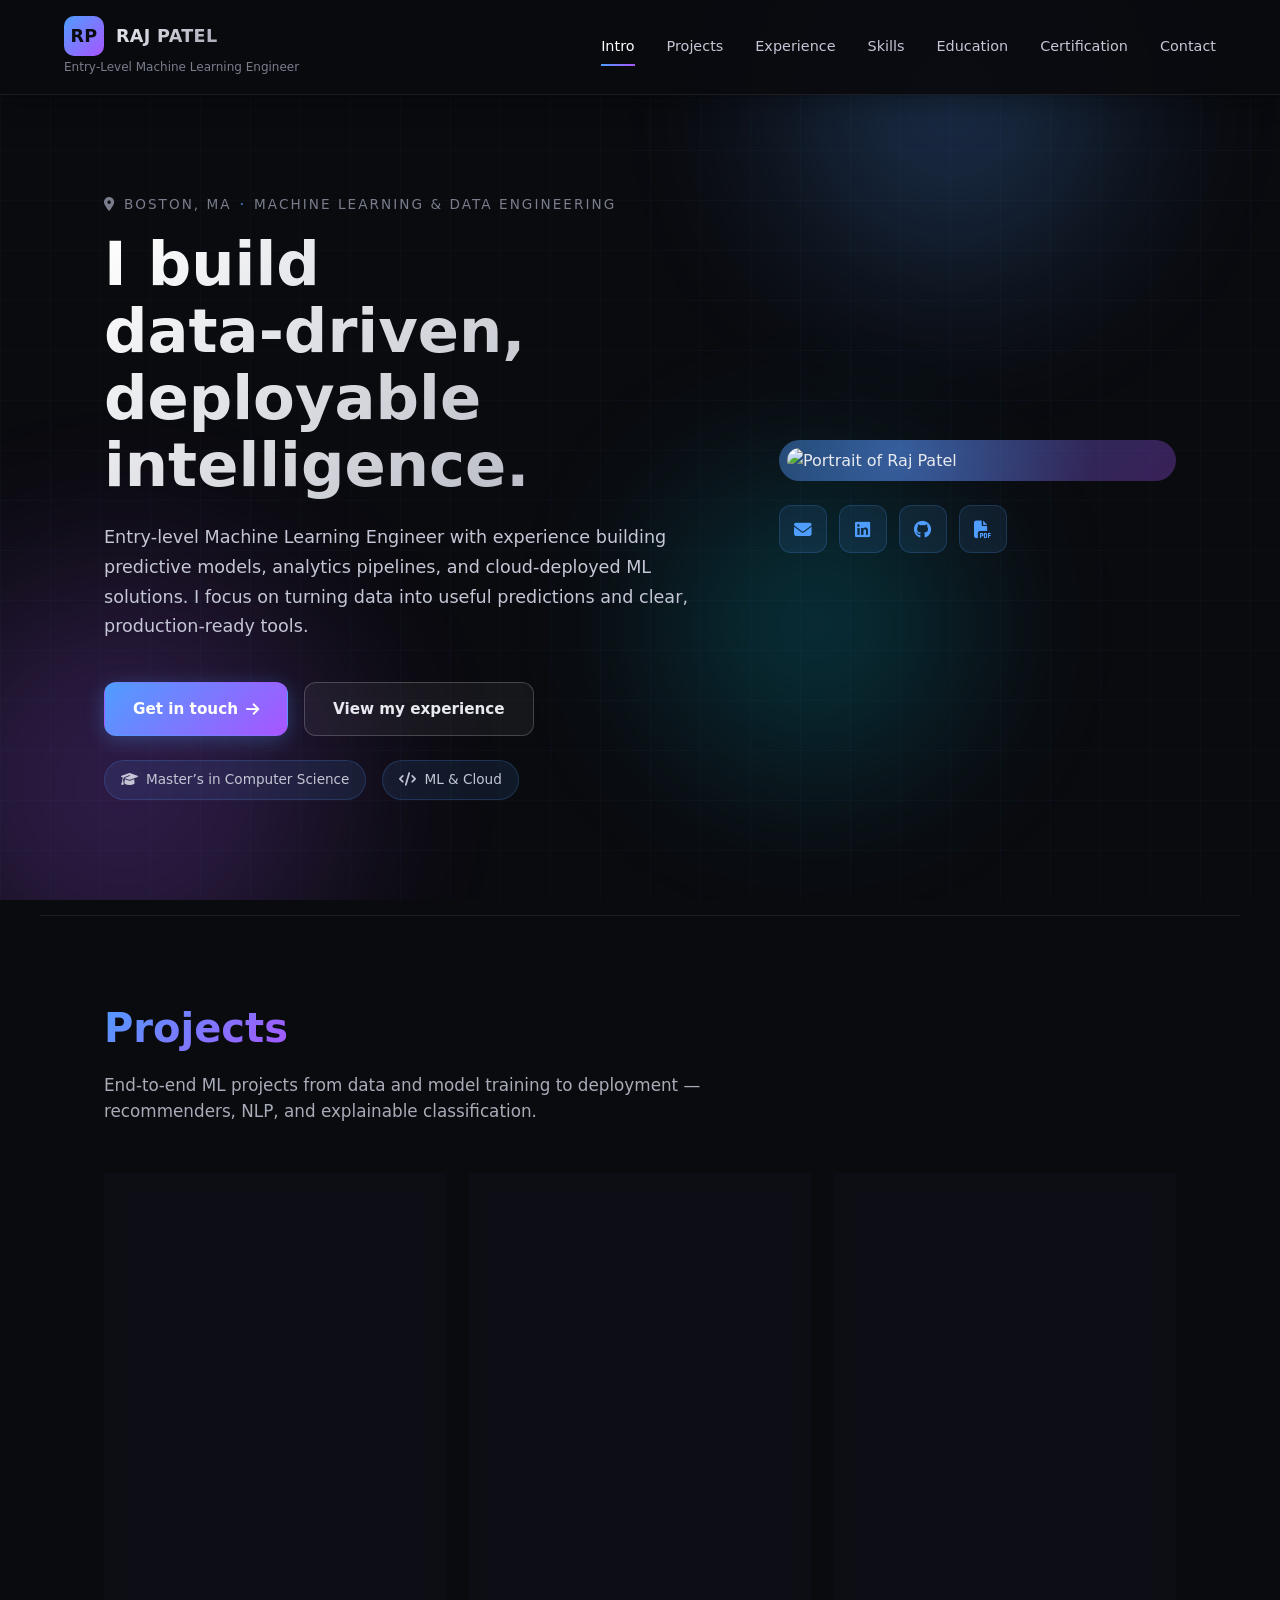
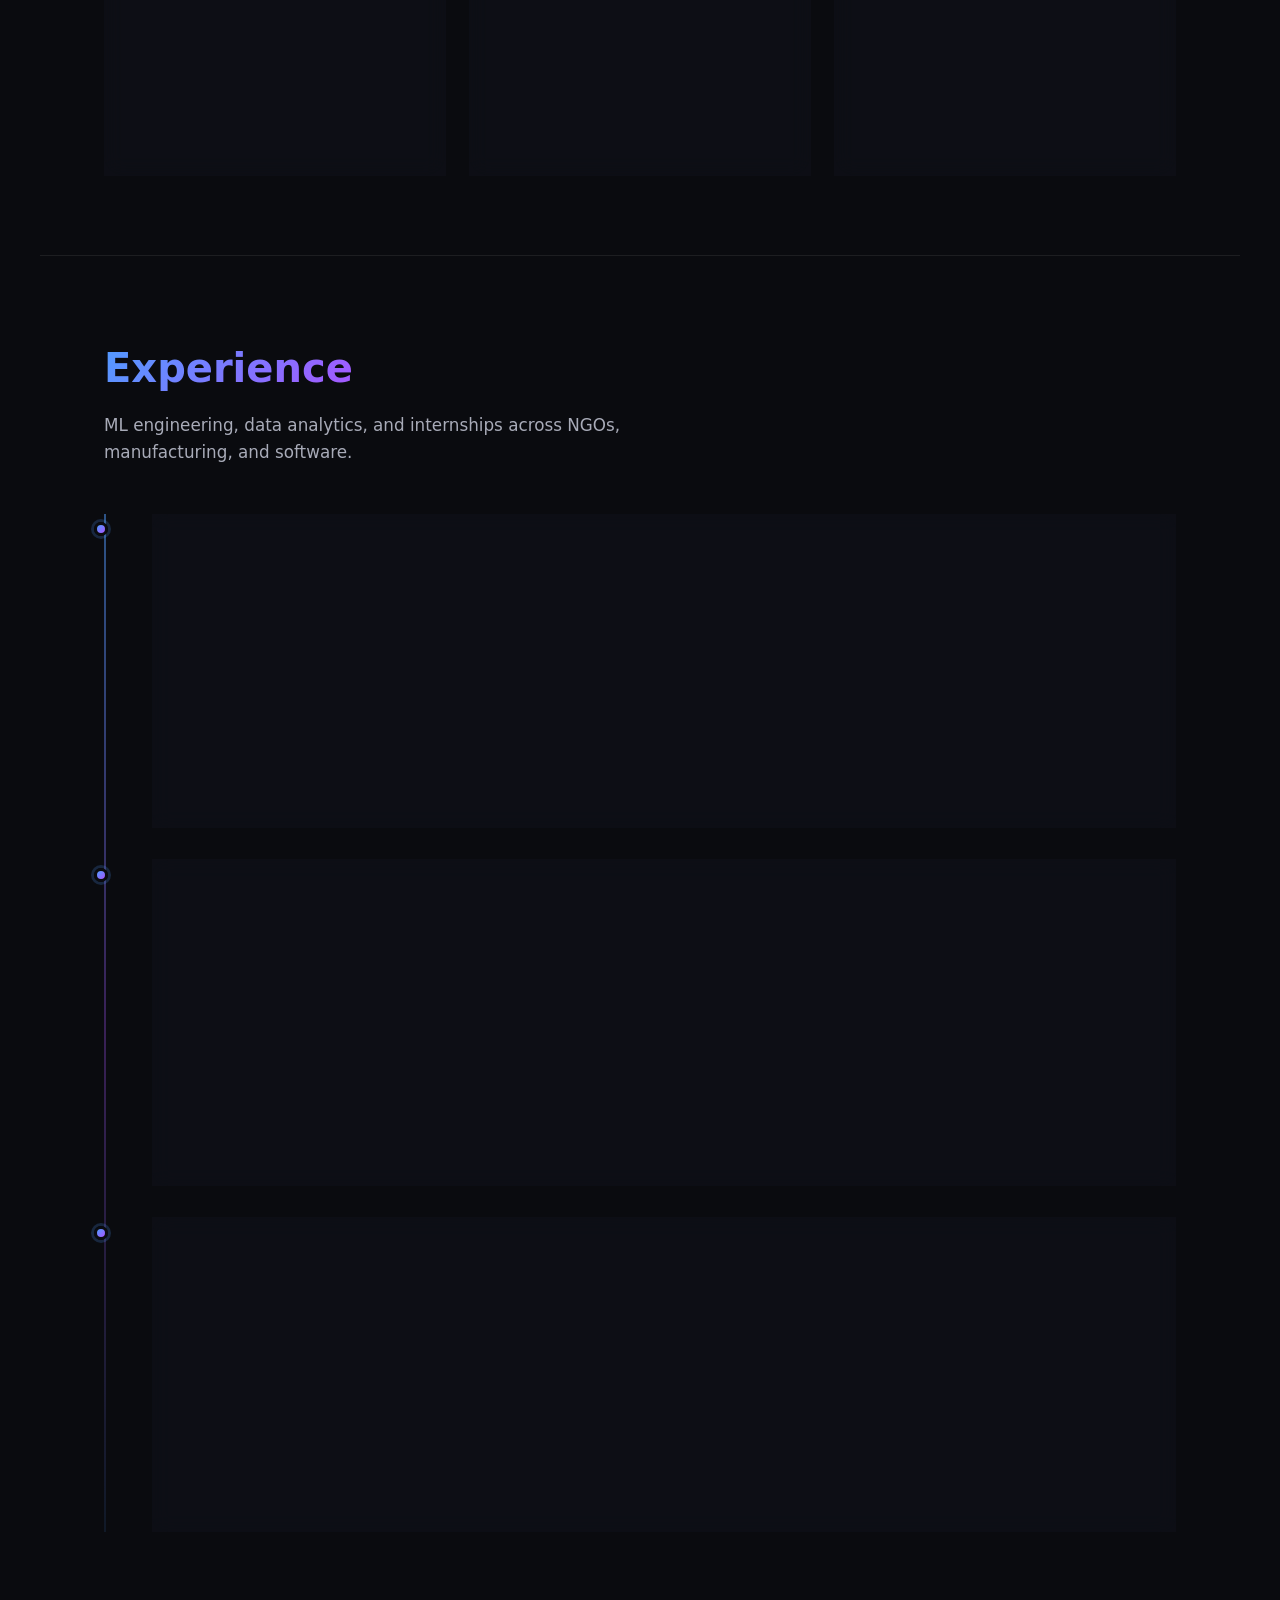
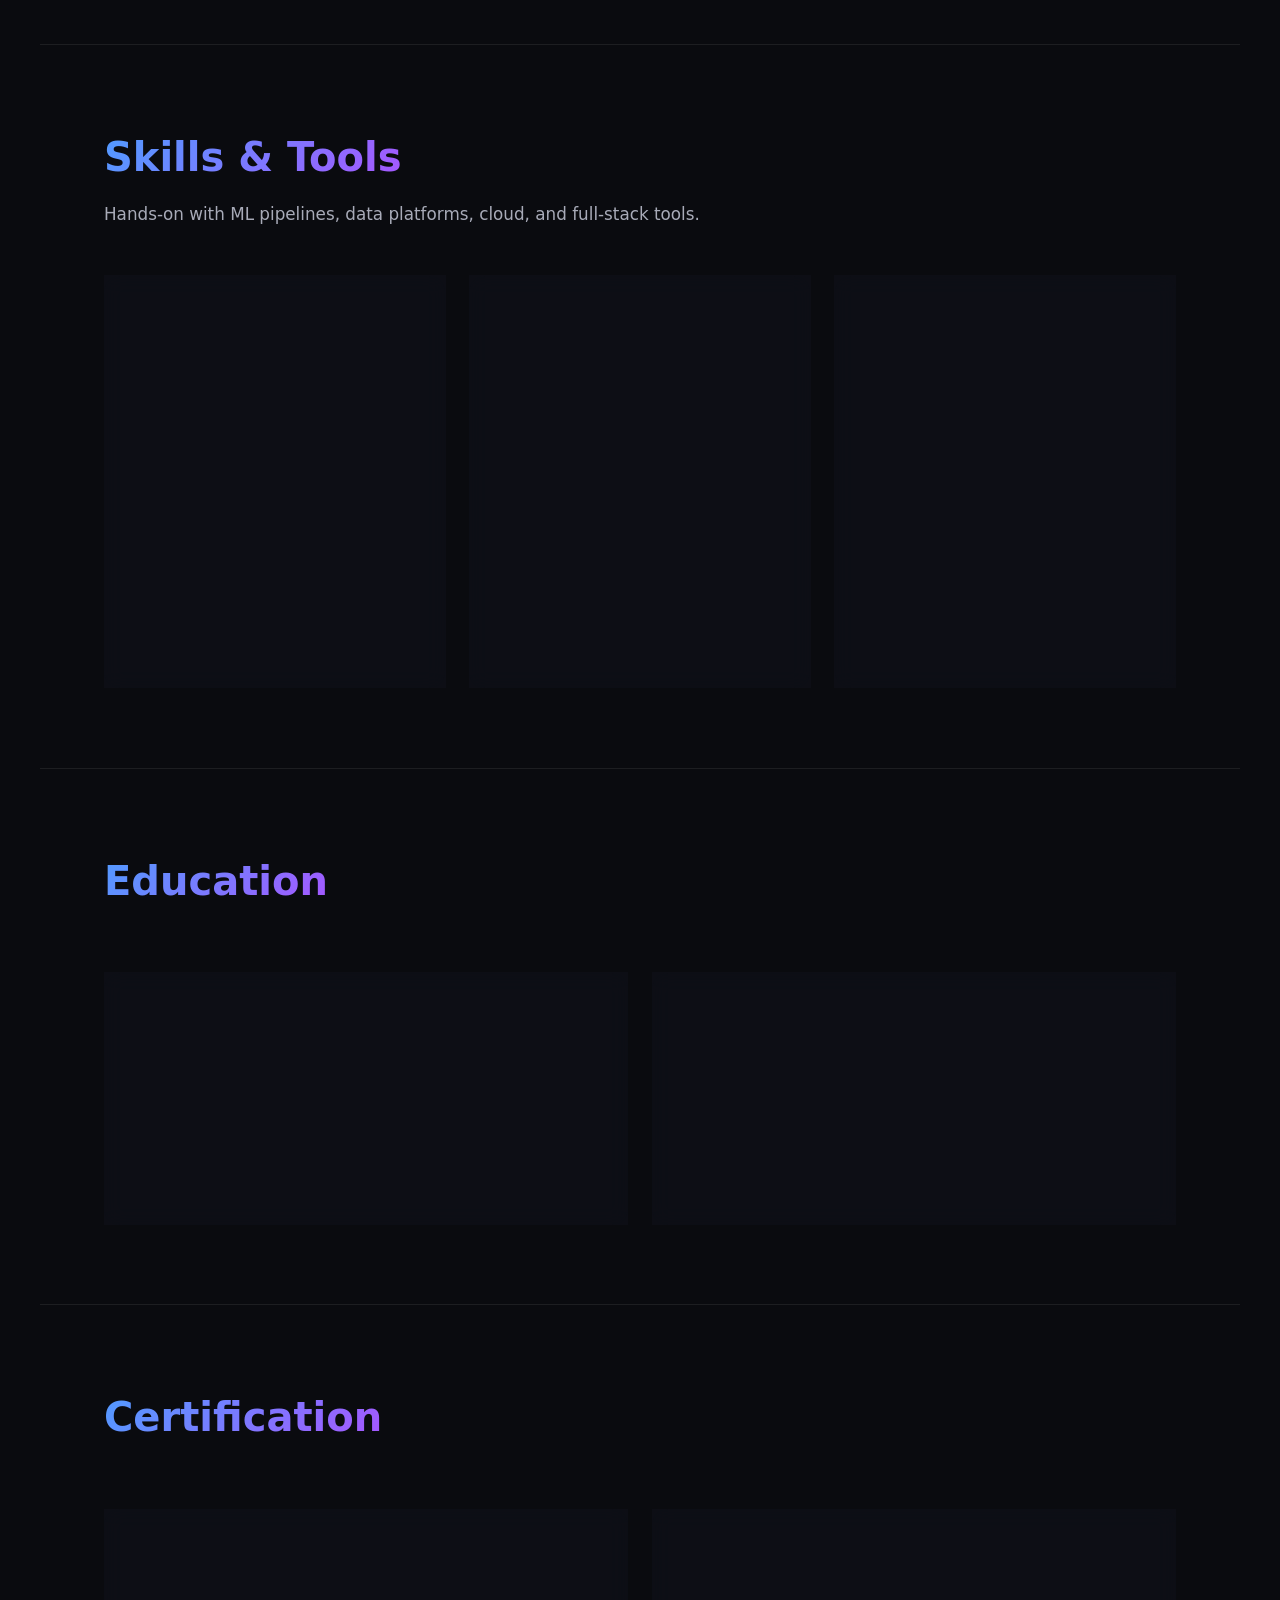
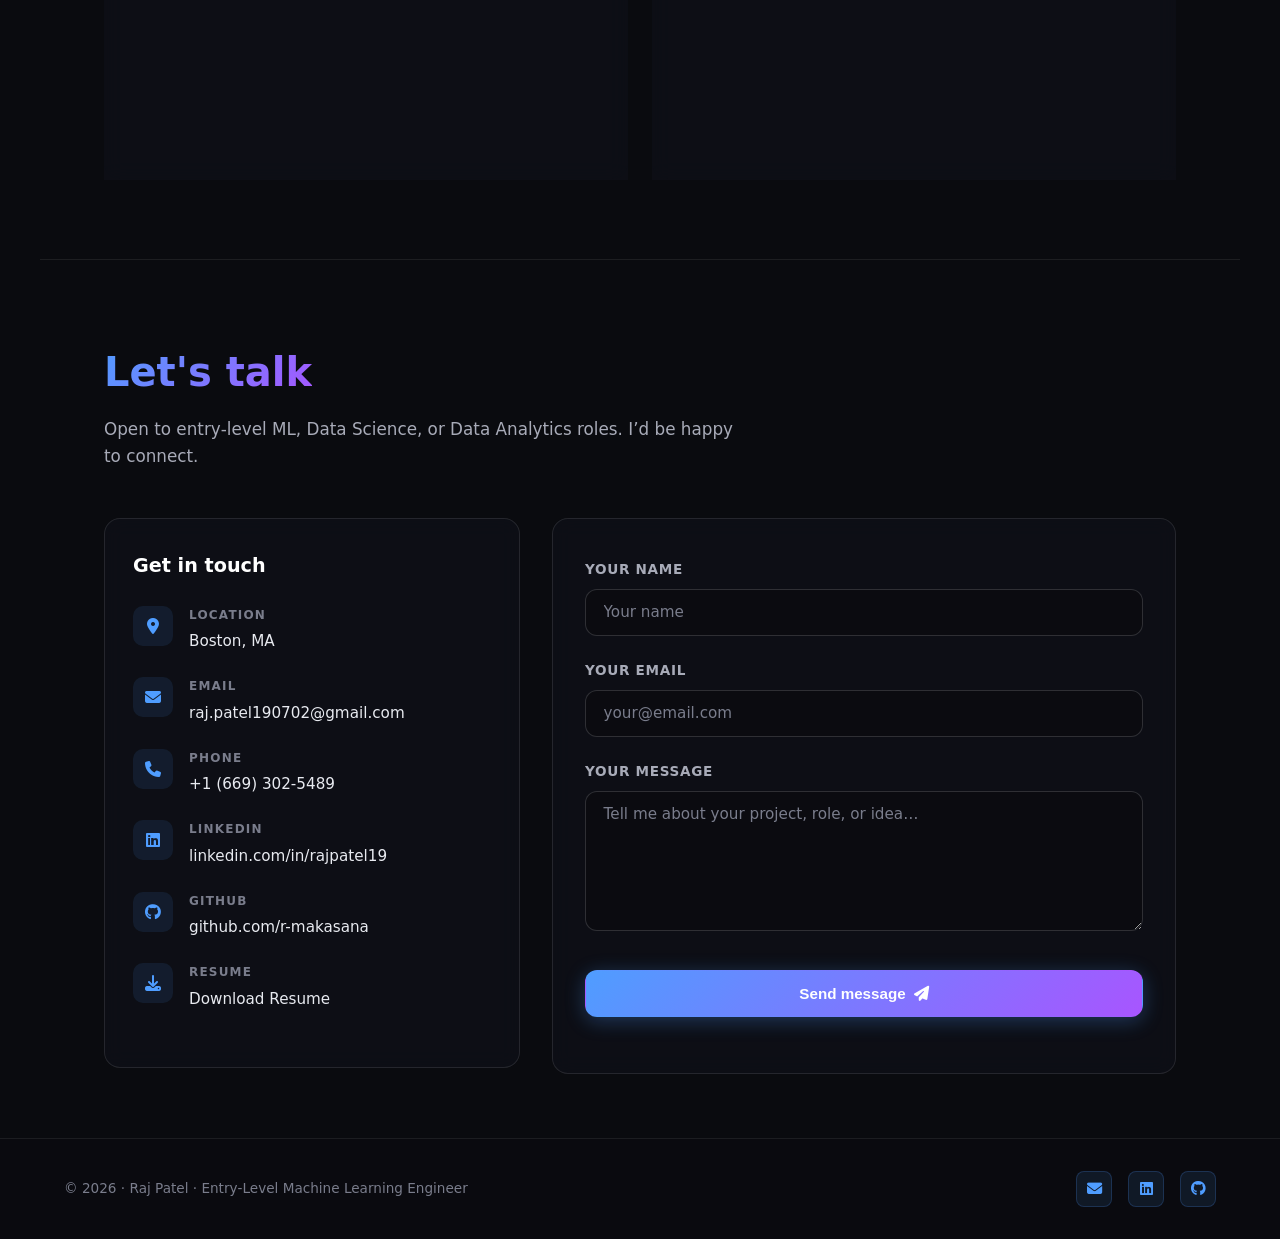
==== commit 99e366a6: "update index.html" ====
--- a/index.html
+++ b/index.html
@@ -28,7 +28,7 @@
     </div>
     <nav class="site-nav" id="site-nav">
       <a href="#intro" class="nav-link">Intro</a>
-      <a href="#what-i-do" class="nav-link">What I Do</a>
+      <a href="#projects" class="nav-link">Projects</a>
       <a href="#experience" class="nav-link">Experience</a>
       <a href="#skills" class="nav-link">Skills</a>
       <a href="#education" class="nav-link">Education</a>
@@ -77,17 +77,6 @@
             <div class="avatar-glow"></div>
             <img src="images/profile.jpg" alt="Portrait of Raj Patel" />
           </div>
-          <div class="quick-facts glass-card">
-            <div class="fact-item">
-              <span class="fact-label">Current focus</span>
-              <span class="fact-value">Seeking entry‑level ML / Data roles</span>
-              <span class="fact-company">Boston, MA</span>
-            </div>
-            <div class="fact-item">
-              <span class="fact-label">Focus areas</span>
-              <span class="fact-value">Predictive models, NLP, time‑series, recommendation systems, cloud deployment.</span>
-            </div>
-          </div>
           <div class="intro-links">
             <a href="mailto:raj.patel190702@gmail.com" class="social-link" data-tooltip="Email">
               <i class="fas fa-envelope"></i>
@@ -106,65 +95,65 @@
       </div>
     </section>
 
-    <!-- What I Do -->
-    <section id="what-i-do" class="section narrative">
-      <div class="section-header">
-        <h2 class="section-title">What I do</h2>
-        <p>I sit at the intersection of data, machine learning, and engineering — from problem framing to deployed solutions.</p>
+    <!-- Projects -->
+    <section id="projects" class="section narrative">
+      <div class="section-header">
+        <h2 class="section-title">Projects</h2>
+        <p>End‑to‑end ML projects from data and model training to deployment — recommenders, NLP, and explainable classification.</p>
       </div>
       <div class="narrative-grid">
         <article class="narrative-block card-hover">
           <div class="card-icon">
-            <i class="fas fa-brain"></i>
-          </div>
-          <h3>1. Build ML &amp; NLP solutions</h3>
-          <p>
-            I develop donor segmentation and forecasting models (K‑Means, Random Forest, ARIMA, LSTM) and deploy NLP pipelines with Hugging Face and LangChain to summarize feedback and reports.
-          </p>
-          <p>
-            At Menzies Mission, this improved program efficiency by ~30% and cut manual review time by ~40%.
+            <i class="fas fa-film"></i>
+          </div>
+          <h3>Movie Recommendation System</h3>
+          <p>
+            Content‑based movie recommender built with Python and scikit‑learn. Uses feature extraction and similarity scoring to suggest films based on user preferences, achieving ~96% accuracy on held‑out evaluation.
+          </p>
+          <p>
+            Deployed with a simple web UI for interactive recommendations. Demonstrates full pipeline from data preprocessing to a usable application.
           </p>
           <div class="pill-row">
             <span class="pill">Python</span>
             <span class="pill">Scikit‑Learn</span>
-            <span class="pill">TensorFlow</span>
-            <span class="pill">NLP</span>
+            <span class="pill">Content-based filtering</span>
           </div>
         </article>
 
         <article class="narrative-block card-hover">
           <div class="card-icon">
-            <i class="fas fa-chart-line"></i>
-          </div>
-          <h3>2. Data analytics &amp; dashboards</h3>
-          <p>
-            I analyze manufacturing and sales data to find bottlenecks and build interactive Power BI dashboards for daily output, sales, and inventory. I clean and standardize large datasets with Python and SQL.
-          </p>
-          <p>
-            At Power Master Industries, this helped improve production and reporting efficiency by ~25%.
+            <i class="fas fa-microphone"></i>
+          </div>
+          <h3>Speech-to-Text Lecture Summarization</h3>
+          <p>
+            NLP pipeline that transcribes lecture audio and generates concise summaries using speech recognition and summarization models. Achieved ~90% summarization accuracy and reduced manual note‑taking time by ~75% in testing.
+          </p>
+          <p>
+            Built with Python; integrates transcription APIs and NLP libraries to produce structured, readable summaries for students and educators.
           </p>
           <div class="pill-row">
-            <span class="pill">Power BI</span>
             <span class="pill">Python</span>
-            <span class="pill">SQL</span>
+            <span class="pill">NLP</span>
+            <span class="pill">Speech-to-Text</span>
           </div>
         </article>
 
         <article class="narrative-block card-hover">
           <div class="card-icon">
-            <i class="fas fa-robot"></i>
-          </div>
-          <h3>3. End‑to‑end ML projects</h3>
-          <p>
-            I build content‑based recommenders, speech‑to‑text summarization systems, and classification pipelines — from data and model training to deployment on AWS SageMaker or a simple web UI.
-          </p>
-          <p>
-            Projects include movie recommendation (~96% accuracy), lecture summarization (~90% accuracy, ~75% less manual note‑taking), and honeypot attack classification with explainable AI (LIME).
+            <i class="fas fa-shield-halved"></i>
+          </div>
+          <h3>Honeypot Attack Classification</h3>
+          <p>
+            Classification model to detect and categorize honeypot attack types from network/behavioral data. Uses scikit‑learn and includes explainable AI with LIME so security analysts can interpret why a sample was flagged.
+          </p>
+          <p>
+            Covers data preprocessing, model training, evaluation, and interpretability — useful for security monitoring and threat analysis workflows.
           </p>
           <div class="pill-row">
-            <span class="pill">AWS SageMaker</span>
-            <span class="pill">JavaScript</span>
+            <span class="pill">Python</span>
+            <span class="pill">Scikit‑Learn</span>
             <span class="pill">LIME</span>
+            <span class="pill">Cybersecurity</span>
           </div>
         </article>
       </div>
@@ -239,42 +228,34 @@
       <div class="skills-columns">
         <div class="skills-column glass-card">
           <div class="skill-icon"><i class="fas fa-code"></i></div>
-          <h3>Frontend</h3>
-          <ul>
-            <li><i class="fas fa-check-circle"></i> HTML5, CSS3, JavaScript</li>
-            <li><i class="fas fa-check-circle"></i> Responsive layouts</li>
-          </ul>
-
-          <div class="skill-icon"><i class="fas fa-database"></i></div>
-          <h3>Backend &amp; Data</h3>
+          <h3>Programming &amp; Data Foundations</h3>
           <ul>
             <li><i class="fas fa-check-circle"></i> Python, C++, Java, C, SQL</li>
-            <li><i class="fas fa-check-circle"></i> MySQL, PostgreSQL, Hadoop</li>
-            <li><i class="fas fa-check-circle"></i> Data modeling, ETL basics</li>
+            <li><i class="fas fa-check-circle"></i> Data Structures &amp; Basics</li>
+            <li><i class="fas fa-check-circle"></i> Data Modeling, ETL Basics</li>
           </ul>
         </div>
 
         <div class="skills-column glass-card">
           <div class="skill-icon"><i class="fas fa-brain"></i></div>
-          <h3>Machine Learning</h3>
+          <h3>Machine Learning &amp; Analytics</h3>
           <ul>
             <li><i class="fas fa-check-circle"></i> Scikit‑Learn, XGBoost, PyTorch, TensorFlow, Keras</li>
             <li><i class="fas fa-check-circle"></i> NumPy, Pandas, Matplotlib, NLTK</li>
-            <li><i class="fas fa-check-circle"></i> Regression, Random Forest, SVM, Naïve Bayes, NLP, CNN</li>
-            <li><i class="fas fa-check-circle"></i> Time‑series (ARIMA, LSTM)</li>
-          </ul>
-
-          <div class="skill-icon"><i class="fas fa-chart-bar"></i></div>
-          <h3>Data &amp; Analytics</h3>
-          <ul>
+            <li><i class="fas fa-check-circle"></i> Regression, Random Forest, SVM, Naïve Bayes</li>
+            <li><i class="fas fa-check-circle"></i> NLP, CNN</li>
+            <li><i class="fas fa-check-circle"></i> Time‑Series: ARIMA, LSTM</li>
             <li><i class="fas fa-check-circle"></i> Power BI, Tableau, Excel</li>
           </ul>
         </div>
 
         <div class="skills-column glass-card">
           <div class="skill-icon"><i class="fas fa-cloud"></i></div>
-          <h3>Cloud &amp; DevOps</h3>
+          <h3>Web, Cloud &amp; Tools</h3>
           <ul>
+            <li><i class="fas fa-check-circle"></i> HTML5, CSS3, JavaScript</li>
+            <li><i class="fas fa-check-circle"></i> Responsive Layouts</li>
+            <li><i class="fas fa-check-circle"></i> MySQL, PostgreSQL, Hadoop</li>
             <li><i class="fas fa-check-circle"></i> AWS (EC2, S3, IAM, SageMaker)</li>
             <li><i class="fas fa-check-circle"></i> Docker, CI/CD, Jenkins</li>
             <li><i class="fas fa-check-circle"></i> Git, GitHub</li>
--- a/style.css
+++ b/style.css
@@ -0,0 +1,1114 @@
+/* Modern Portfolio Theme - Enhanced Design */
+
+/* Base reset */
+*,
+*::before,
+*::after {
+  box-sizing: border-box;
+  margin: 0;
+  padding: 0;
+}
+
+html {
+  scroll-behavior: smooth;
+}
+
+html, body {
+  height: 100%;
+}
+
+body {
+  font-family: 'Inter', system-ui, -apple-system, BlinkMacSystemFont, "Segoe UI", sans-serif;
+  background: #0a0b0f;
+  color: #e8eaf0;
+  line-height: 1.6;
+  -webkit-font-smoothing: antialiased;
+  overflow-x: hidden;
+  position: relative;
+}
+
+a {
+  color: inherit;
+  text-decoration: none;
+  transition: all 0.3s ease;
+}
+
+img {
+  max-width: 100%;
+  display: block;
+}
+
+/* Animated Background */
+.bg-animation {
+  position: fixed;
+  inset: 0;
+  z-index: 0;
+  overflow: hidden;
+  pointer-events: none;
+}
+
+.grid-overlay {
+  position: absolute;
+  inset: 0;
+  background-image:
+    linear-gradient(rgba(79, 157, 255, 0.03) 1px, transparent 1px),
+    linear-gradient(90deg, rgba(79, 157, 255, 0.03) 1px, transparent 1px);
+  background-size: 50px 50px;
+  animation: gridMove 20s linear infinite;
+}
+
+@keyframes gridMove {
+  0% { transform: translate(0, 0); }
+  100% { transform: translate(50px, 50px); }
+}
+
+.gradient-orb {
+  position: absolute;
+  border-radius: 50%;
+  filter: blur(80px);
+  opacity: 0.3;
+  animation: float 20s ease-in-out infinite;
+}
+
+.orb-1 {
+  width: 400px;
+  height: 400px;
+  background: radial-gradient(circle, #4f9dff, transparent);
+  top: -10%;
+  right: 10%;
+  animation-delay: 0s;
+}
+
+.orb-2 {
+  width: 500px;
+  height: 500px;
+  background: radial-gradient(circle, #a855ff, transparent);
+  bottom: -15%;
+  left: -10%;
+  animation-delay: 7s;
+}
+
+.orb-3 {
+  width: 350px;
+  height: 350px;
+  background: radial-gradient(circle, #06b6d4, transparent);
+  top: 50%;
+  left: 50%;
+  animation-delay: 14s;
+}
+
+@keyframes float {
+  0%, 100% { transform: translate(0, 0) scale(1); }
+  33% { transform: translate(30px, -30px) scale(1.1); }
+  66% { transform: translate(-20px, 20px) scale(0.9); }
+}
+
+/* Glass card effect */
+.glass-card {
+  background: rgba(15, 17, 25, 0.7);
+  backdrop-filter: blur(10px);
+  border: 1px solid rgba(255, 255, 255, 0.1);
+  border-radius: 16px;
+  transition: all 0.3s ease;
+}
+
+.glass-card:hover {
+  border-color: rgba(79, 157, 255, 0.3);
+  box-shadow: 0 8px 32px rgba(79, 157, 255, 0.1);
+}
+
+/* Layout helpers */
+.section {
+  padding: 5rem min(8vw, 4rem);
+  max-width: 1200px;
+  margin: 0 auto;
+  position: relative;
+  z-index: 1;
+}
+
+.section-header {
+  margin-bottom: 3rem;
+}
+
+.section-title {
+  font-size: clamp(1.8rem, 2.5vw + 1rem, 2.5rem);
+  margin-bottom: 0.75rem;
+  background: linear-gradient(135deg, #4f9dff, #a855ff);
+  -webkit-background-clip: text;
+  -webkit-text-fill-color: transparent;
+  background-clip: text;
+  display: inline-block;
+}
+
+.section-header p {
+  color: #a8abb8;
+  max-width: 640px;
+  font-size: 1.05rem;
+}
+
+/* Header / Nav */
+.site-header {
+  position: sticky;
+  top: 0;
+  z-index: 100;
+  display: flex;
+  align-items: center;
+  justify-content: space-between;
+  padding: 1rem min(8vw, 4rem);
+  background: rgba(10, 11, 15, 0.95);
+  backdrop-filter: blur(20px);
+  border-bottom: 1px solid rgba(255, 255, 255, 0.08);
+  box-shadow: 0 4px 24px rgba(0, 0, 0, 0.4);
+}
+
+.brand a {
+  display: flex;
+  align-items: center;
+  gap: 0.75rem;
+  font-weight: 700;
+  letter-spacing: 0.02em;
+}
+
+.logo-text {
+  width: 40px;
+  height: 40px;
+  display: flex;
+  align-items: center;
+  justify-content: center;
+  background: linear-gradient(135deg, #4f9dff, #a855ff);
+  border-radius: 10px;
+  font-size: 1.1rem;
+  font-weight: 800;
+  color: #0a0b0f;
+}
+
+.brand-name {
+  font-size: 1.1rem;
+  background: linear-gradient(135deg, #e8eaf0, #a8abb8);
+  -webkit-background-clip: text;
+  -webkit-text-fill-color: transparent;
+  background-clip: text;
+}
+
+.brand .tagline {
+  display: block;
+  font-size: 0.75rem;
+  color: #7a7d8c;
+  margin-top: 0.15rem;
+  font-weight: 400;
+}
+
+.site-nav {
+  display: flex;
+  gap: 2rem;
+  font-size: 0.9rem;
+}
+
+.nav-link {
+  position: relative;
+  padding: 0.5rem 0;
+  color: #c4c6d5;
+  font-weight: 500;
+  transition: color 0.3s ease;
+}
+
+.nav-link::after {
+  content: "";
+  position: absolute;
+  left: 0;
+  bottom: 0;
+  height: 2px;
+  width: 0;
+  background: linear-gradient(90deg, #4f9dff, #a855ff);
+  transition: width 0.3s ease-out;
+}
+
+.nav-link:hover {
+  color: #ffffff;
+}
+
+.nav-link:hover::after {
+  width: 100%;
+}
+
+.nav-link.active {
+  color: #ffffff;
+}
+
+.nav-link.active::after {
+  width: 100%;
+  background: linear-gradient(90deg, #4f9dff, #a855ff);
+}
+
+/* Mobile nav button */
+.nav-toggle {
+  display: none;
+  background: none;
+  border: none;
+  cursor: pointer;
+  padding: 0.5rem;
+}
+
+.nav-toggle span {
+  display: block;
+  width: 24px;
+  height: 2px;
+  margin: 5px 0;
+  background: #e8eaf0;
+  transition: all 0.3s ease;
+  border-radius: 2px;
+}
+
+/* Animations */
+@keyframes fadeIn {
+  from {
+    opacity: 0;
+    transform: translateY(30px);
+  }
+  to {
+    opacity: 1;
+    transform: translateY(0);
+  }
+}
+
+.fade-in {
+  animation: fadeIn 1s ease-out forwards;
+}
+
+.fade-in-delay {
+  opacity: 0;
+  animation: fadeIn 1s ease-out 0.3s forwards;
+}
+
+/* Intro / Hero */
+.intro {
+  padding-top: 4rem;
+  min-height: calc(100vh - 80px);
+  display: flex;
+  align-items: center;
+}
+
+.intro-inner {
+  display: grid;
+  grid-template-columns: minmax(0, 2fr) minmax(0, 1.3fr);
+  gap: 4rem;
+  align-items: center;
+}
+
+.eyebrow {
+  font-size: 0.85rem;
+  text-transform: uppercase;
+  letter-spacing: 0.15em;
+  color: #7a7d8c;
+  margin-bottom: 1rem;
+  display: flex;
+  align-items: center;
+  gap: 0.5rem;
+}
+
+.separator {
+  color: #4f9dff;
+}
+
+.intro-text h1 {
+  font-size: clamp(2.5rem, 4vw + 1rem, 3.8rem);
+  line-height: 1.1;
+  margin-bottom: 1.5rem;
+  font-weight: 800;
+}
+
+.gradient-text {
+  background: linear-gradient(135deg, #ffffff, #a8abb8);
+  -webkit-background-clip: text;
+  -webkit-text-fill-color: transparent;
+  background-clip: text;
+}
+
+.lead {
+  font-size: 1.1rem;
+  color: #c4c6d5;
+  max-width: 42rem;
+  line-height: 1.7;
+}
+
+.intro-actions {
+  display: flex;
+  flex-wrap: wrap;
+  gap: 1rem;
+  margin: 2.5rem 0 1.5rem;
+}
+
+.btn {
+  border-radius: 12px;
+  padding: 0.85rem 1.75rem;
+  font-size: 0.95rem;
+  font-weight: 600;
+  border: 1px solid transparent;
+  display: inline-flex;
+  align-items: center;
+  justify-content: center;
+  gap: 0.5rem;
+  cursor: pointer;
+  white-space: nowrap;
+  transition: all 0.3s ease;
+}
+
+.btn.primary {
+  background: linear-gradient(135deg, #4f9dff, #a855ff);
+  color: #ffffff;
+  box-shadow: 0 4px 20px rgba(79, 157, 255, 0.3);
+}
+
+.btn.primary:hover {
+  transform: translateY(-2px);
+  box-shadow: 0 8px 30px rgba(79, 157, 255, 0.4);
+}
+
+.btn.ghost {
+  background: rgba(255, 255, 255, 0.05);
+  color: #e8eaf0;
+  border-color: rgba(255, 255, 255, 0.2);
+}
+
+.btn.ghost:hover {
+  background: rgba(255, 255, 255, 0.1);
+  border-color: rgba(79, 157, 255, 0.5);
+}
+
+.meta-line {
+  display: flex;
+  flex-wrap: wrap;
+  gap: 1rem;
+}
+
+.meta-badge {
+  display: inline-flex;
+  align-items: center;
+  gap: 0.5rem;
+  padding: 0.5rem 1rem;
+  background: rgba(79, 157, 255, 0.1);
+  border: 1px solid rgba(79, 157, 255, 0.2);
+  border-radius: 999px;
+  font-size: 0.85rem;
+  color: #c4c6d5;
+}
+
+/* Intro aside */
+.intro-aside {
+  display: flex;
+  flex-direction: column;
+  gap: 1.5rem;
+}
+
+.avatar-frame {
+  position: relative;
+  border-radius: 24px;
+  padding: 0.5rem;
+  background: linear-gradient(135deg, rgba(79, 157, 255, 0.3), rgba(168, 85, 255, 0.3));
+  overflow: hidden;
+}
+
+.avatar-glow {
+  position: absolute;
+  inset: 0;
+  background: radial-gradient(circle at 30% 30%, rgba(79, 157, 255, 0.4), transparent 70%);
+  animation: pulse 3s ease-in-out infinite;
+}
+
+@keyframes pulse {
+  0%, 100% { opacity: 0.5; }
+  50% { opacity: 1; }
+}
+
+.avatar-frame img {
+  border-radius: 20px;
+  position: relative;
+  z-index: 1;
+}
+
+.quick-facts {
+  padding: 1.5rem;
+  display: flex;
+  flex-direction: column;
+  gap: 1rem;
+}
+
+.fact-item {
+  display: flex;
+  flex-direction: column;
+  gap: 0.25rem;
+}
+
+.fact-label {
+  font-size: 0.75rem;
+  text-transform: uppercase;
+  letter-spacing: 0.1em;
+  color: #7a7d8c;
+  font-weight: 600;
+}
+
+.fact-value {
+  font-size: 0.95rem;
+  color: #e8eaf0;
+  font-weight: 500;
+}
+
+.fact-company {
+  font-size: 0.85rem;
+  color: #a8abb8;
+}
+
+.intro-links {
+  display: flex;
+  gap: 0.75rem;
+}
+
+.social-link {
+  width: 48px;
+  height: 48px;
+  border-radius: 12px;
+  background: rgba(79, 157, 255, 0.1);
+  border: 1px solid rgba(79, 157, 255, 0.2);
+  display: inline-flex;
+  align-items: center;
+  justify-content: center;
+  color: #4f9dff;
+  font-size: 1.1rem;
+  position: relative;
+}
+
+.social-link:hover {
+  background: rgba(79, 157, 255, 0.2);
+  border-color: rgba(79, 157, 255, 0.4);
+  transform: translateY(-2px);
+}
+
+.social-link[data-tooltip]::after {
+  content: attr(data-tooltip);
+  position: absolute;
+  bottom: -35px;
+  left: 50%;
+  transform: translateX(-50%);
+  padding: 0.4rem 0.8rem;
+  background: rgba(10, 11, 15, 0.95);
+  border: 1px solid rgba(255, 255, 255, 0.1);
+  border-radius: 6px;
+  font-size: 0.75rem;
+  white-space: nowrap;
+  opacity: 0;
+  pointer-events: none;
+  transition: opacity 0.3s ease;
+}
+
+.social-link:hover[data-tooltip]::after {
+  opacity: 1;
+}
+
+/* Narrative section */
+.narrative {
+  border-top: 1px solid rgba(255, 255, 255, 0.08);
+}
+
+.narrative-grid {
+  display: grid;
+  grid-template-columns: repeat(auto-fit, minmax(280px, 1fr));
+  gap: 1.5rem;
+}
+
+.narrative-block {
+  padding: 2rem 1.75rem;
+  background: rgba(15, 17, 25, 0.6);
+  backdrop-filter: blur(10px);
+  border: 1px solid rgba(255, 255, 255, 0.08);
+  border-radius: 20px;
+  transition: all 0.4s ease;
+  position: relative;
+  overflow: hidden;
+}
+
+.narrative-block::before {
+  content: "";
+  position: absolute;
+  top: 0;
+  left: 0;
+  right: 0;
+  height: 3px;
+  background: linear-gradient(90deg, #4f9dff, #a855ff);
+  transform: scaleX(0);
+  transition: transform 0.4s ease;
+}
+
+.card-hover:hover {
+  transform: translateY(-5px);
+  border-color: rgba(79, 157, 255, 0.3);
+  box-shadow: 0 12px 40px rgba(79, 157, 255, 0.15);
+}
+
+.card-hover:hover::before {
+  transform: scaleX(1);
+}
+
+.card-icon {
+  width: 50px;
+  height: 50px;
+  border-radius: 12px;
+  background: linear-gradient(135deg, rgba(79, 157, 255, 0.2), rgba(168, 85, 255, 0.2));
+  display: flex;
+  align-items: center;
+  justify-content: center;
+  font-size: 1.4rem;
+  color: #4f9dff;
+  margin-bottom: 1rem;
+}
+
+.narrative-block h3 {
+  font-size: 1.15rem;
+  margin-bottom: 0.75rem;
+  color: #ffffff;
+}
+
+.narrative-block p {
+  font-size: 0.95rem;
+  color: #c4c6d5;
+  line-height: 1.6;
+}
+
+.narrative-block p + p {
+  margin-top: 0.75rem;
+}
+
+.pill-row {
+  margin-top: 1.25rem;
+  display: flex;
+  flex-wrap: wrap;
+  gap: 0.5rem;
+}
+
+.pill {
+  display: inline-block;
+  padding: 0.35rem 0.75rem;
+  border-radius: 999px;
+  background: rgba(79, 157, 255, 0.1);
+  border: 1px solid rgba(79, 157, 255, 0.25);
+  font-size: 0.8rem;
+  color: #a8c5ff;
+  font-weight: 500;
+}
+
+/* Timeline (experience) */
+.experience {
+  border-top: 1px solid rgba(255, 255, 255, 0.08);
+}
+
+.timeline {
+  position: relative;
+  padding-left: 3rem;
+}
+
+.timeline::before {
+  content: "";
+  position: absolute;
+  left: 0;
+  top: 0;
+  bottom: 0;
+  width: 2px;
+  background: linear-gradient(180deg,
+    rgba(79, 157, 255, 0.5) 0%,
+    rgba(168, 85, 255, 0.3) 50%,
+    rgba(79, 157, 255, 0.1) 100%
+  );
+}
+
+.timeline-item {
+  position: relative;
+  margin-bottom: 2rem;
+}
+
+.timeline-marker {
+  position: absolute;
+  left: -3.65rem;
+  top: 0.5rem;
+  width: 14px;
+  height: 14px;
+  border-radius: 50%;
+  background: linear-gradient(135deg, #4f9dff, #a855ff);
+  border: 3px solid #0a0b0f;
+  box-shadow: 0 0 0 3px rgba(79, 157, 255, 0.2);
+  z-index: 2;
+}
+
+.timeline-content {
+  padding: 1.75rem 2rem;
+}
+
+.timeline-item header {
+  margin-bottom: 1rem;
+}
+
+.timeline-item h3 {
+  font-size: 1.15rem;
+  margin-bottom: 0.5rem;
+  color: #ffffff;
+}
+
+.company {
+  display: flex;
+  align-items: center;
+  gap: 0.5rem;
+  font-size: 0.9rem;
+  color: #a8abb8;
+  margin-bottom: 0.25rem;
+}
+
+.date {
+  display: flex;
+  align-items: center;
+  gap: 0.5rem;
+  font-size: 0.85rem;
+  color: #7a7d8c;
+}
+
+.timeline-item ul {
+  margin-top: 1rem;
+  padding-left: 0;
+  list-style: none;
+}
+
+.timeline-item li {
+  font-size: 0.92rem;
+  color: #c4c6d5;
+  margin-bottom: 0.75rem;
+  padding-left: 1.5rem;
+  position: relative;
+}
+
+.timeline-item li::before {
+  content: "▹";
+  position: absolute;
+  left: 0;
+  color: #4f9dff;
+  font-weight: bold;
+}
+
+/* Skills */
+.skills {
+  border-top: 1px solid rgba(255, 255, 255, 0.08);
+}
+
+.skills-columns {
+  display: grid;
+  grid-template-columns: repeat(auto-fit, minmax(300px, 1fr));
+  gap: 1.5rem;
+}
+
+.skills-column {
+  padding: 2rem 1.75rem;
+}
+
+.skill-icon {
+  width: 45px;
+  height: 45px;
+  border-radius: 10px;
+  background: linear-gradient(135deg, rgba(79, 157, 255, 0.2), rgba(168, 85, 255, 0.2));
+  display: flex;
+  align-items: center;
+  justify-content: center;
+  font-size: 1.2rem;
+  color: #4f9dff;
+  margin-bottom: 1rem;
+}
+
+.skills-column h3 {
+  font-size: 1.05rem;
+  margin-bottom: 1rem;
+  margin-top: 1.5rem;
+  color: #ffffff;
+}
+
+.skills-column h3:first-of-type {
+  margin-top: 0;
+}
+
+.skills-column ul {
+  font-size: 0.9rem;
+  color: #c4c6d5;
+  padding-left: 0;
+  list-style: none;
+}
+
+.skills-column li {
+  margin-bottom: 0.6rem;
+  display: flex;
+  align-items: center;
+  gap: 0.75rem;
+}
+
+.skills-column li i {
+  color: #4f9dff;
+  font-size: 0.85rem;
+}
+
+/* Education */
+.education {
+  border-top: 1px solid rgba(255, 255, 255, 0.08);
+}
+
+.edu-grid {
+  display: grid;
+  grid-template-columns: repeat(auto-fit, minmax(300px, 1fr));
+  gap: 1.5rem;
+}
+
+.edu-block {
+  padding: 2rem 1.75rem;
+  transition: all 0.3s ease;
+}
+
+.edu-block:hover {
+  transform: translateY(-3px);
+}
+
+.edu-icon {
+  width: 50px;
+  height: 50px;
+  border-radius: 12px;
+  background: linear-gradient(135deg, rgba(168, 85, 255, 0.2), rgba(79, 157, 255, 0.2));
+  display: flex;
+  align-items: center;
+  justify-content: center;
+  font-size: 1.4rem;
+  color: #a855ff;
+  margin-bottom: 1rem;
+}
+
+.edu-block h3 {
+  font-size: 1.1rem;
+  margin-bottom: 0.5rem;
+  color: #ffffff;
+}
+
+.degree {
+  font-size: 0.95rem;
+  color: #a8abb8;
+  margin-bottom: 0.5rem;
+}
+
+.school {
+  font-size: 0.9rem;
+  color: #7a7d8c;
+}
+
+/* Certifications */
+.certification {
+  border-top: 1px solid rgba(255, 255, 255, 0.08);
+}
+
+.cert-grid {
+  display: grid;
+  grid-template-columns: repeat(auto-fit, minmax(300px, 1fr));
+  gap: 1.5rem;
+}
+
+.cert-card {
+  padding: 2rem 1.75rem;
+  transition: all 0.3s ease;
+  text-align: center;
+}
+
+.cert-card:hover {
+  transform: translateY(-3px);
+}
+
+.cert-badge {
+  width: 60px;
+  height: 60px;
+  border-radius: 50%;
+  background: linear-gradient(135deg, #4f9dff, #a855ff);
+  display: flex;
+  align-items: center;
+  justify-content: center;
+  font-size: 1.6rem;
+  color: #ffffff;
+  margin: 0 auto 1.25rem;
+  box-shadow: 0 8px 24px rgba(79, 157, 255, 0.3);
+}
+
+.cert-card h3 {
+  font-size: 1.05rem;
+  margin-bottom: 0.75rem;
+  color: #ffffff;
+}
+
+.cert-issuer {
+  font-size: 0.9rem;
+  color: #4f9dff;
+  font-weight: 600;
+  margin-bottom: 0.5rem;
+}
+
+.cert-desc {
+  font-size: 0.88rem;
+  color: #a8abb8;
+  margin-bottom: 0.75rem;
+  line-height: 1.5;
+}
+
+.cert-license {
+  font-size: 0.8rem;
+  color: #7a7d8c;
+  font-family: 'Courier New', monospace;
+}
+
+/* Contact */
+.contact {
+  border-top: 1px solid rgba(255, 255, 255, 0.08);
+  padding-bottom: 4rem;
+}
+
+.contact-layout {
+  display: grid;
+  grid-template-columns: minmax(0, 1fr) minmax(0, 1.5fr);
+  gap: 2rem;
+  align-items: flex-start;
+}
+
+.contact-details {
+  padding: 2rem 1.75rem;
+}
+
+.contact-details h3 {
+  font-size: 1.2rem;
+  margin-bottom: 1.5rem;
+  color: #ffffff;
+}
+
+.contact-item {
+  display: flex;
+  align-items: flex-start;
+  gap: 1rem;
+  margin-bottom: 1.5rem;
+}
+
+.contact-item i {
+  width: 40px;
+  height: 40px;
+  border-radius: 10px;
+  background: rgba(79, 157, 255, 0.1);
+  display: flex;
+  align-items: center;
+  justify-content: center;
+  font-size: 1rem;
+  color: #4f9dff;
+  flex-shrink: 0;
+}
+
+.contact-item div {
+  display: flex;
+  flex-direction: column;
+  gap: 0.25rem;
+}
+
+.contact-label {
+  font-size: 0.75rem;
+  text-transform: uppercase;
+  letter-spacing: 0.1em;
+  color: #7a7d8c;
+  font-weight: 600;
+}
+
+.contact-value {
+  font-size: 0.95rem;
+  color: #e8eaf0;
+}
+
+.contact-value:hover {
+  color: #4f9dff;
+}
+
+.contact-form {
+  padding: 2.5rem 2rem;
+}
+
+.form-group {
+  margin-bottom: 1.5rem;
+}
+
+.form-group label {
+  display: block;
+  font-size: 0.85rem;
+  font-weight: 600;
+  color: #a8abb8;
+  margin-bottom: 0.5rem;
+  text-transform: uppercase;
+  letter-spacing: 0.05em;
+}
+
+.contact-form input,
+.contact-form textarea {
+  width: 100%;
+  border-radius: 12px;
+  border: 1px solid rgba(255, 255, 255, 0.15);
+  background: rgba(10, 11, 15, 0.6);
+  color: #e8eaf0;
+  font-size: 0.95rem;
+  padding: 0.85rem 1.1rem;
+  outline: none;
+  transition: all 0.3s ease;
+  font-family: inherit;
+}
+
+.contact-form textarea {
+  min-height: 140px;
+  resize: vertical;
+}
+
+.contact-form input:focus,
+.contact-form textarea:focus {
+  border-color: #4f9dff;
+  box-shadow: 0 0 0 3px rgba(79, 157, 255, 0.1);
+}
+
+.contact-form input::placeholder,
+.contact-form textarea::placeholder {
+  color: #7a7d8c;
+}
+
+.contact-form .btn {
+  margin-top: 0.5rem;
+  width: 100%;
+}
+
+.form-status {
+  margin-top: 1rem;
+  font-size: 0.85rem;
+  color: #a8abb8;
+  text-align: center;
+}
+
+/* Footer */
+.site-footer {
+  border-top: 1px solid rgba(255, 255, 255, 0.08);
+  padding: 2rem min(8vw, 4rem);
+  background: rgba(10, 11, 15, 0.8);
+  position: relative;
+  z-index: 1;
+}
+
+.footer-content {
+  max-width: 1200px;
+  margin: 0 auto;
+  display: flex;
+  justify-content: space-between;
+  align-items: center;
+  font-size: 0.85rem;
+  color: #7a7d8c;
+}
+
+.footer-links {
+  display: flex;
+  gap: 1rem;
+}
+
+.footer-links a {
+  width: 36px;
+  height: 36px;
+  border-radius: 8px;
+  background: rgba(79, 157, 255, 0.1);
+  border: 1px solid rgba(79, 157, 255, 0.2);
+  display: flex;
+  align-items: center;
+  justify-content: center;
+  color: #4f9dff;
+  font-size: 0.95rem;
+}
+
+.footer-links a:hover {
+  background: rgba(79, 157, 255, 0.2);
+  transform: translateY(-2px);
+}
+
+/* Responsive */
+@media (max-width: 980px) {
+  .intro-inner {
+    grid-template-columns: minmax(0, 1fr);
+    gap: 3rem;
+  }
+
+  .intro-aside {
+    order: -1;
+    max-width: 400px;
+  }
+
+  .contact-layout {
+    grid-template-columns: minmax(0, 1fr);
+  }
+
+  .timeline {
+    padding-left: 2rem;
+  }
+
+  .timeline-marker {
+    left: -2.65rem;
+  }
+}
+
+@media (max-width: 768px) {
+  .section {
+    padding: 3rem 1.5rem;
+  }
+
+  .site-header {
+    padding: 1rem 1.5rem;
+  }
+
+  .site-nav {
+    position: fixed;
+    inset: 72px 0 auto 0;
+    padding: 1rem 1.5rem;
+    background: rgba(10, 11, 15, 0.98);
+    backdrop-filter: blur(20px);
+    display: none;
+    flex-direction: column;
+    gap: 0.5rem;
+    border-bottom: 1px solid rgba(255, 255, 255, 0.08);
+    box-shadow: 0 8px 32px rgba(0, 0, 0, 0.5);
+  }
+
+  .site-nav.open {
+    display: flex;
+  }
+
+  .nav-toggle {
+    display: inline-flex;
+    flex-direction: column;
+  }
+
+  .nav-toggle.open span:nth-child(1) {
+    transform: translateY(7px) rotate(45deg);
+  }
+
+  .nav-toggle.open span:nth-child(2) {
+    opacity: 0;
+  }
+
+  .nav-toggle.open span:nth-child(3) {
+    transform: translateY(-7px) rotate(-45deg);
+  }
+
+  .intro {
+    padding-top: 2rem;
+  }
+
+  .footer-content {
+    flex-direction: column;
+    gap: 1rem;
+    text-align: center;
+  }
+
+  .narrative-grid,
+  .skills-columns,
+  .edu-grid,
+  .cert-grid {
+    grid-template-columns: minmax(0, 1fr);
+  }
+}
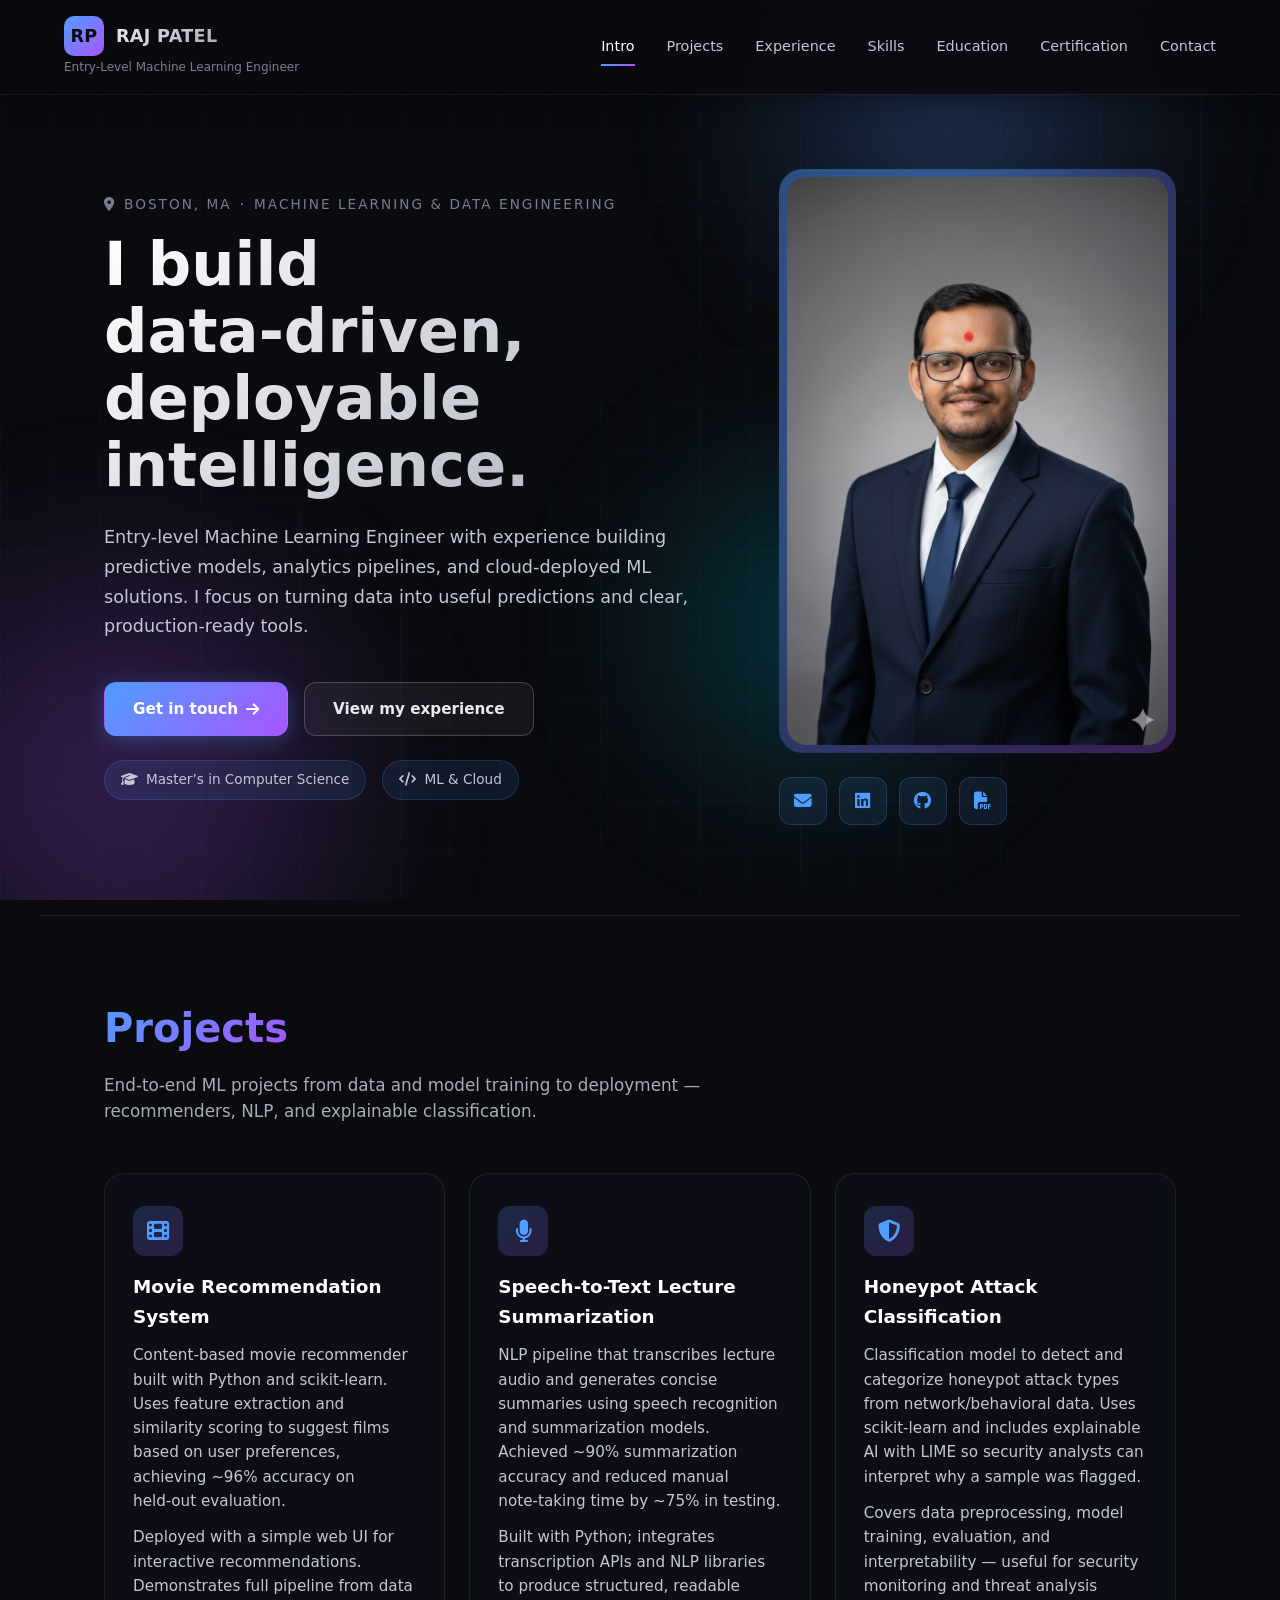
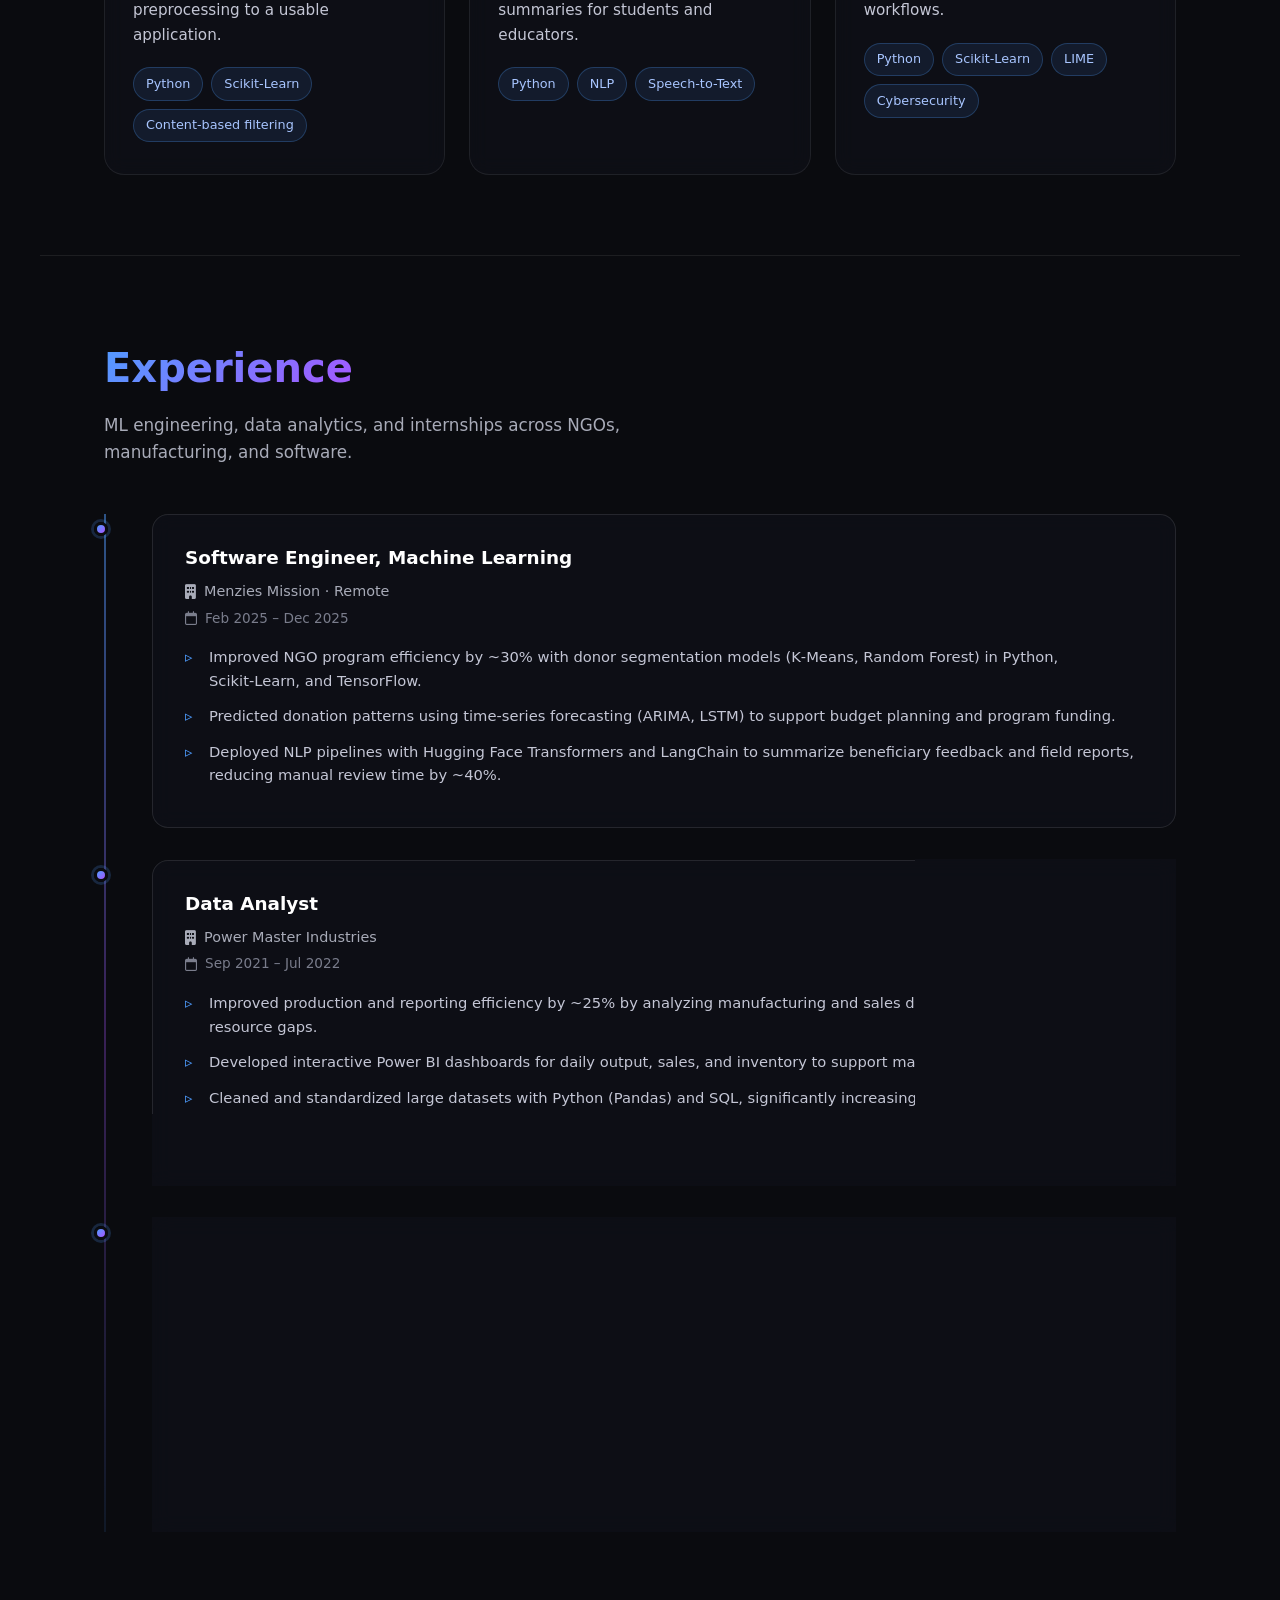
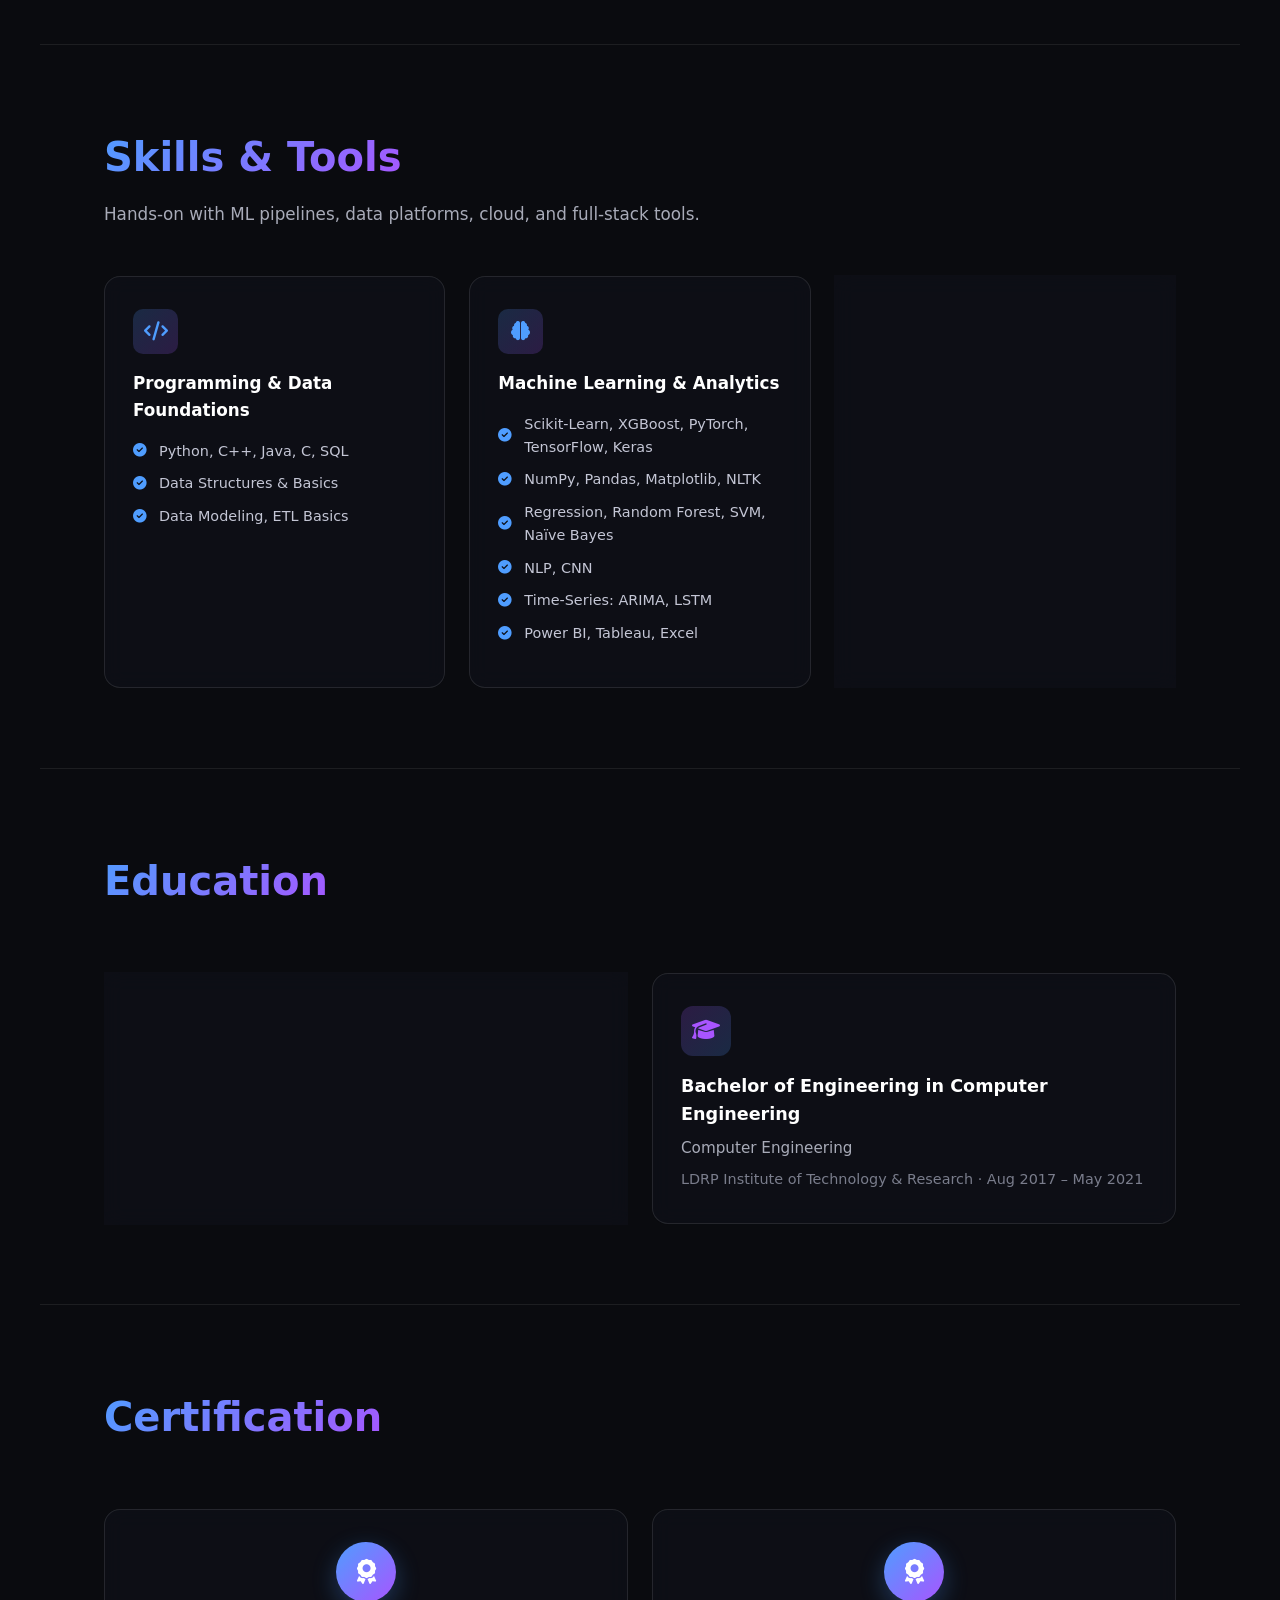
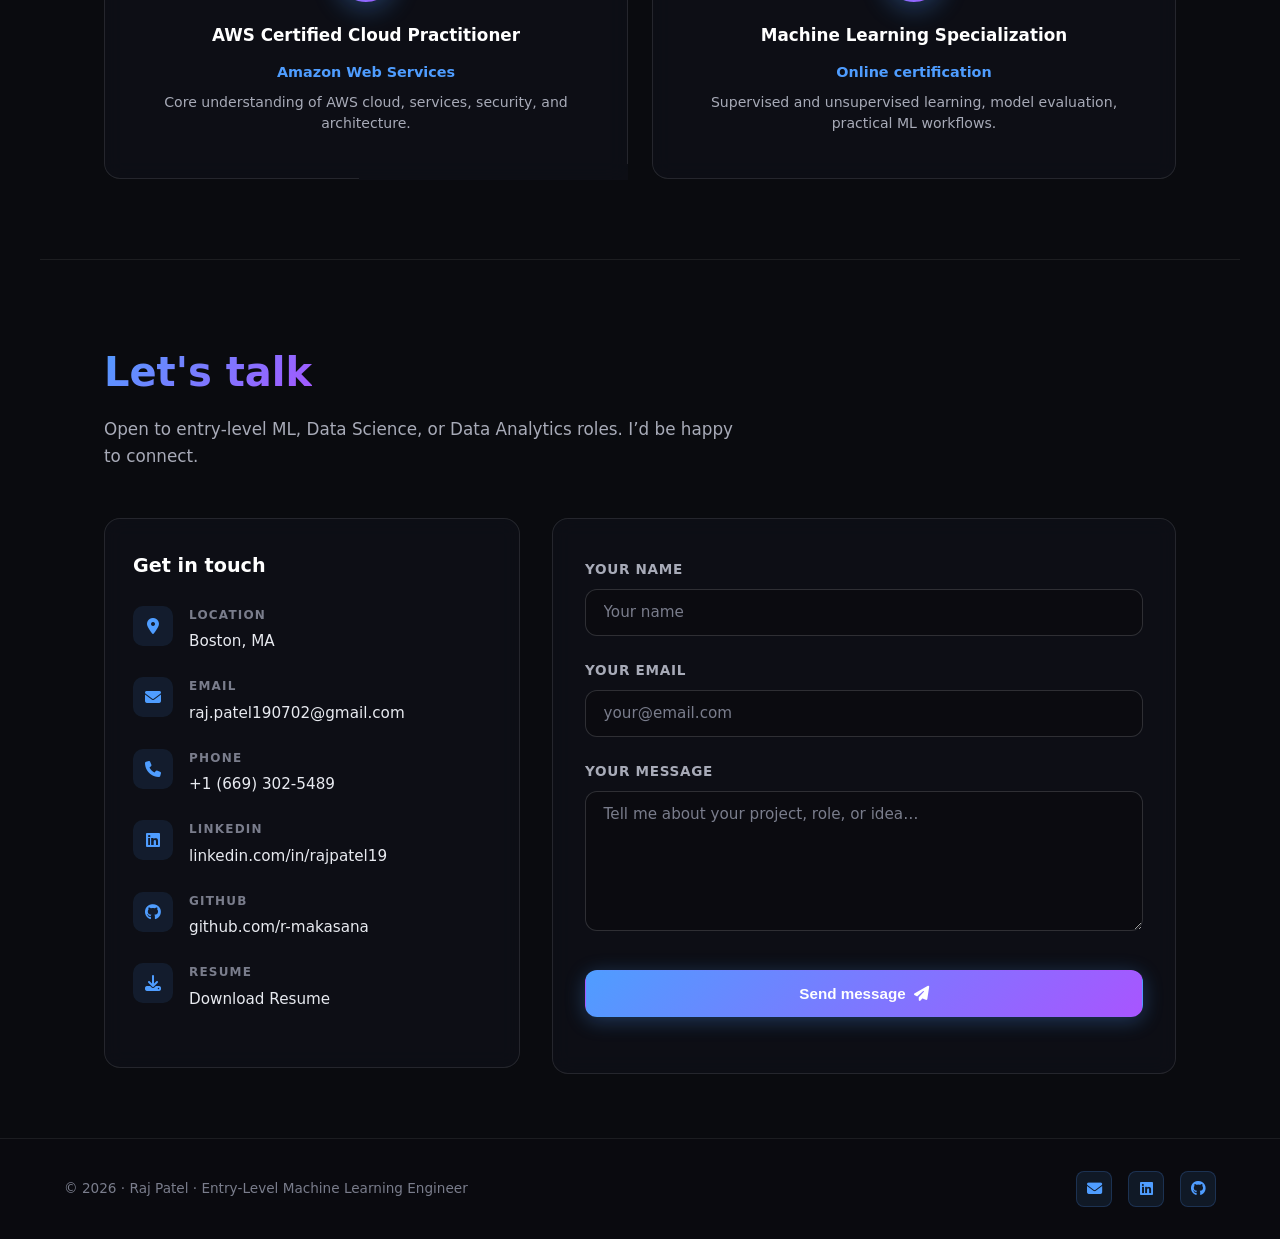
==== commit 6011818a: "add Formspree Url" ====
--- a/index.html
+++ b/index.html
@@ -363,7 +363,7 @@
           </div>
         </div>
         <form
-          action="https://formspree.io/f/your-form-id"
+          action="https://formspree.io/f/xlgwqvwg"
           method="POST"
           class="contact-form glass-card"
           id="contact-form"
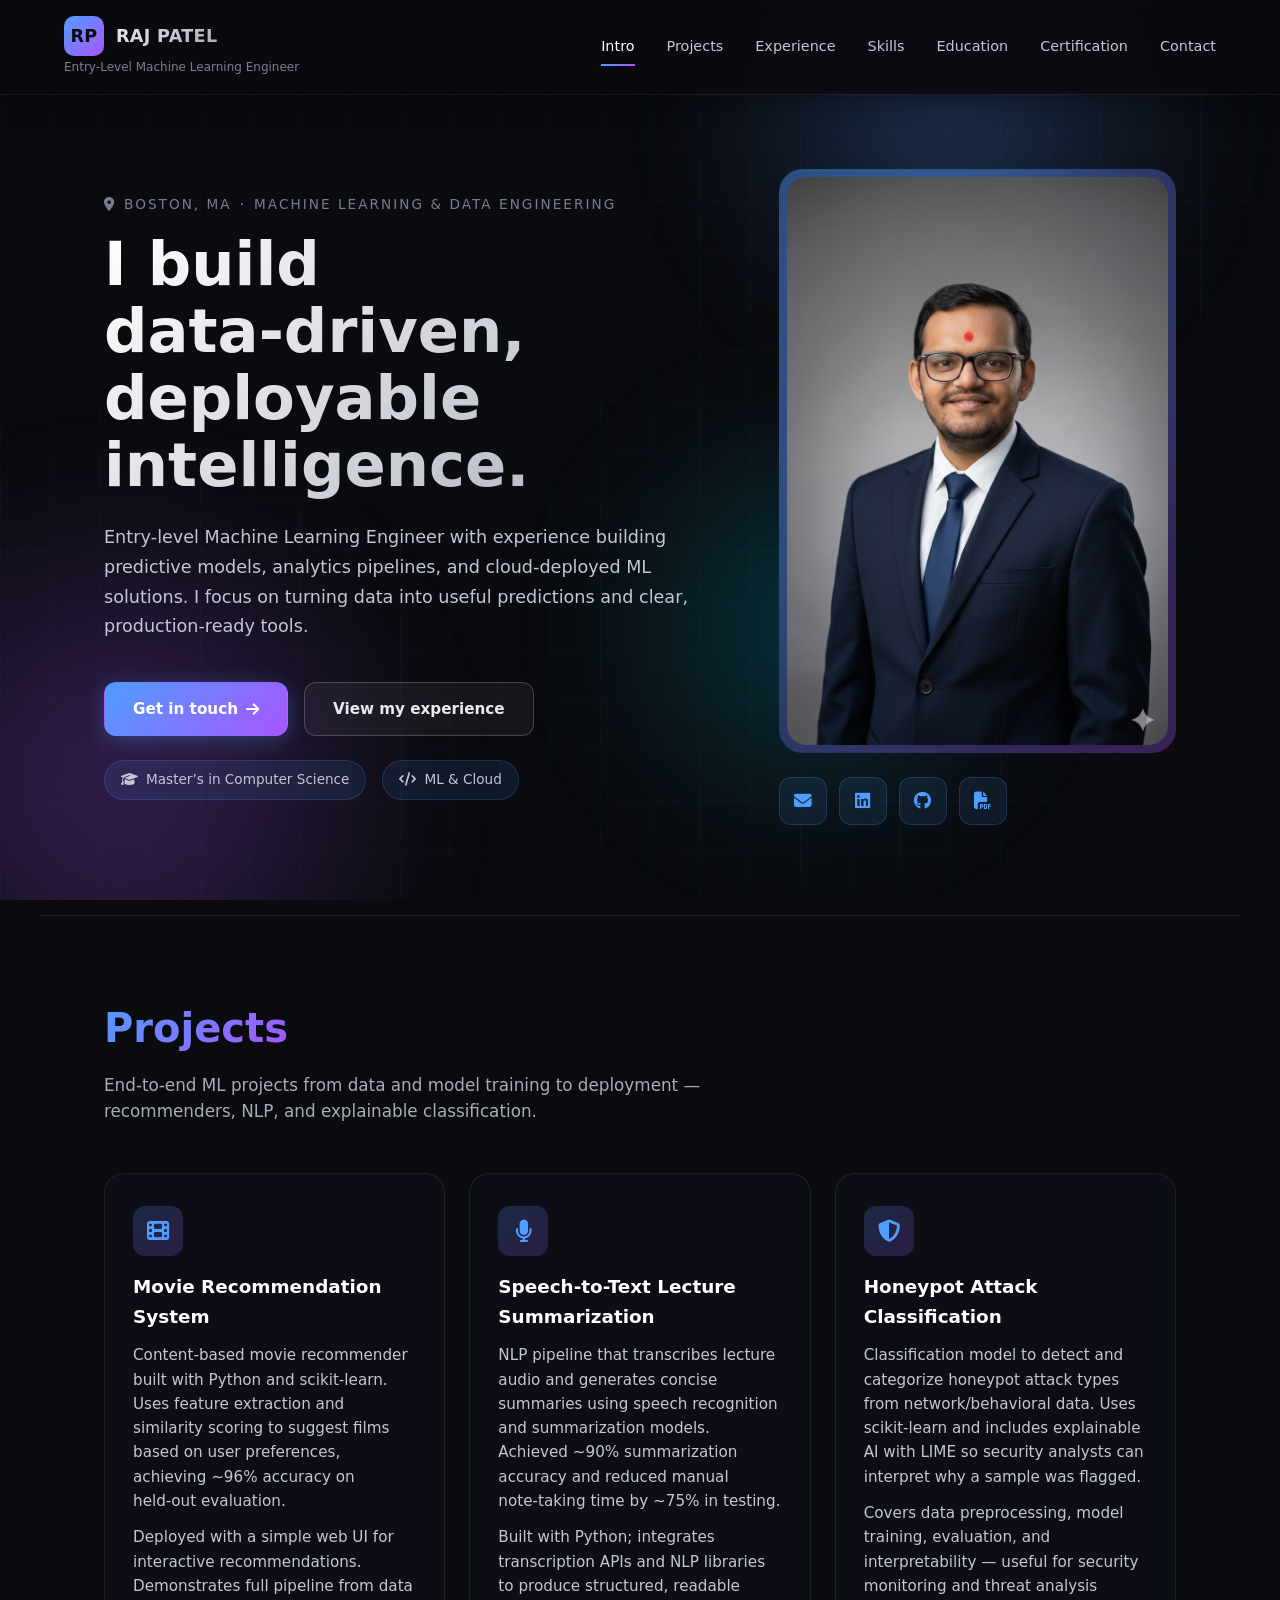
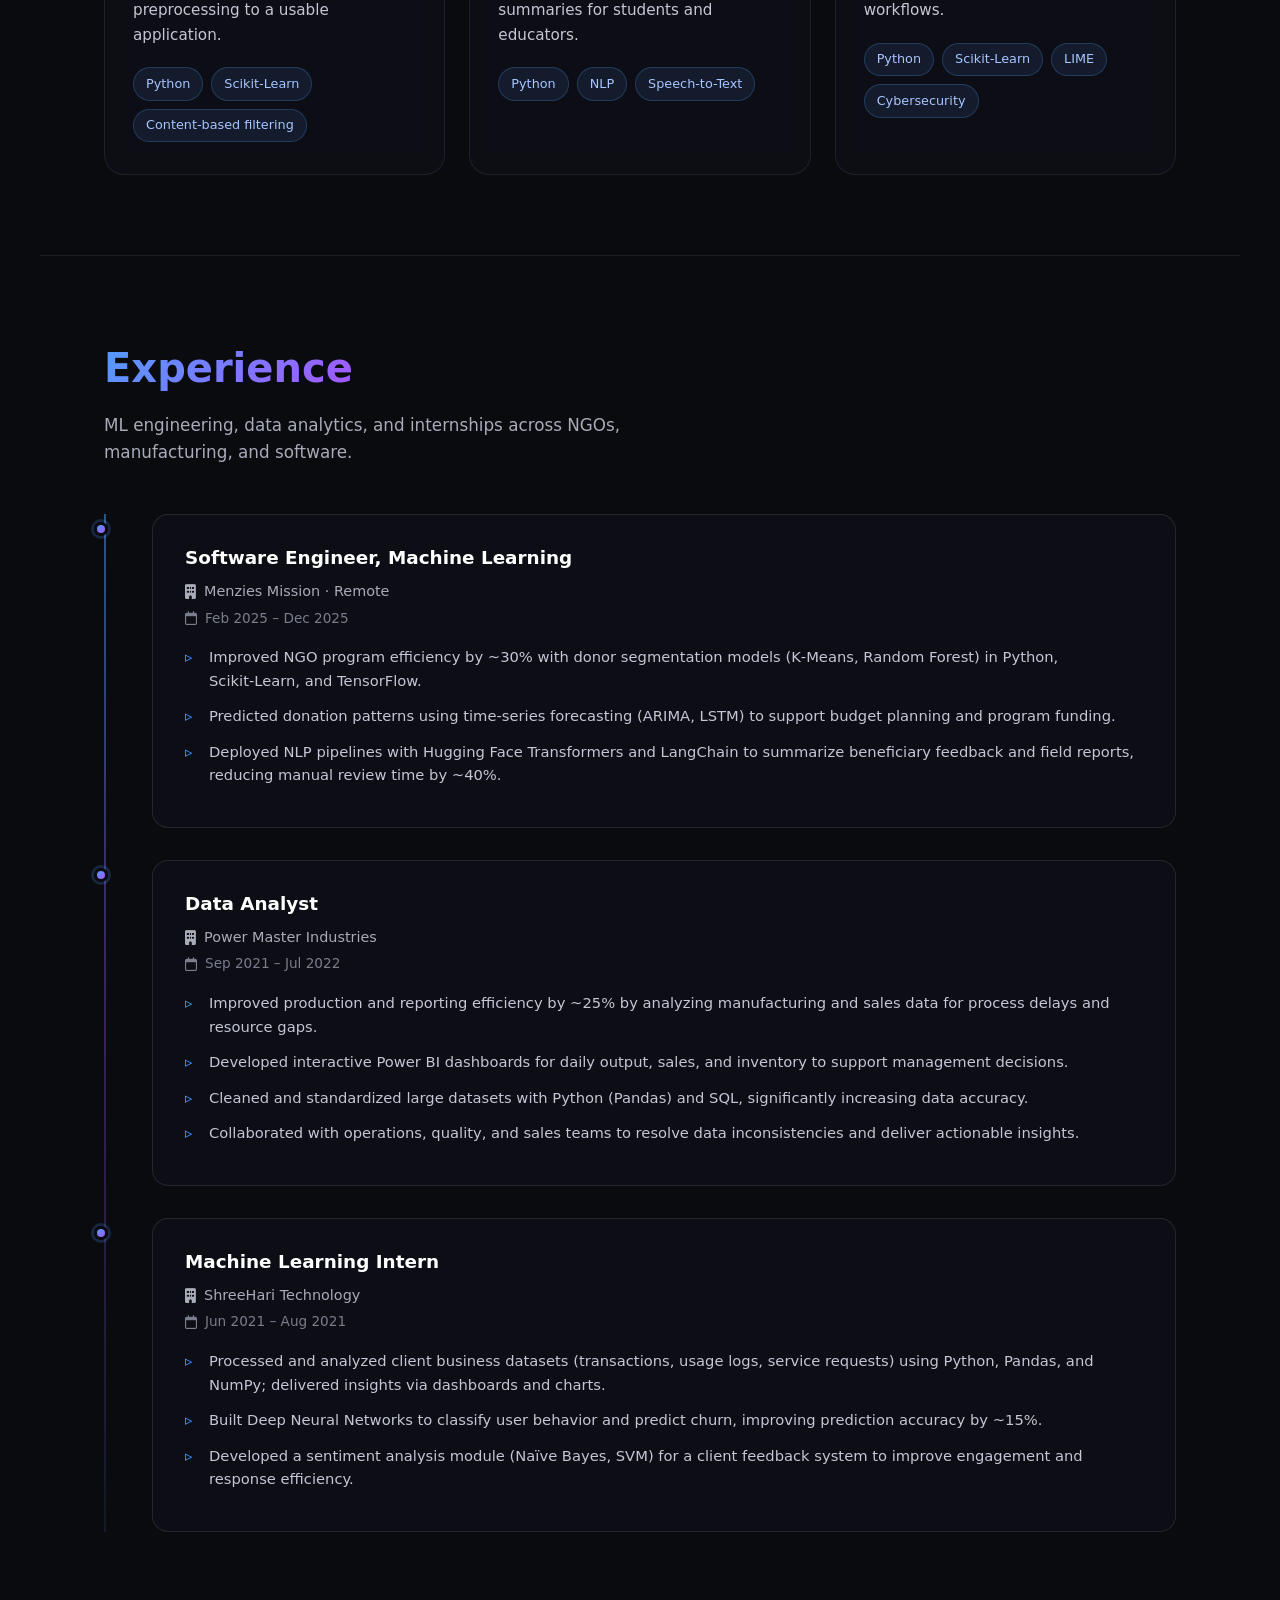
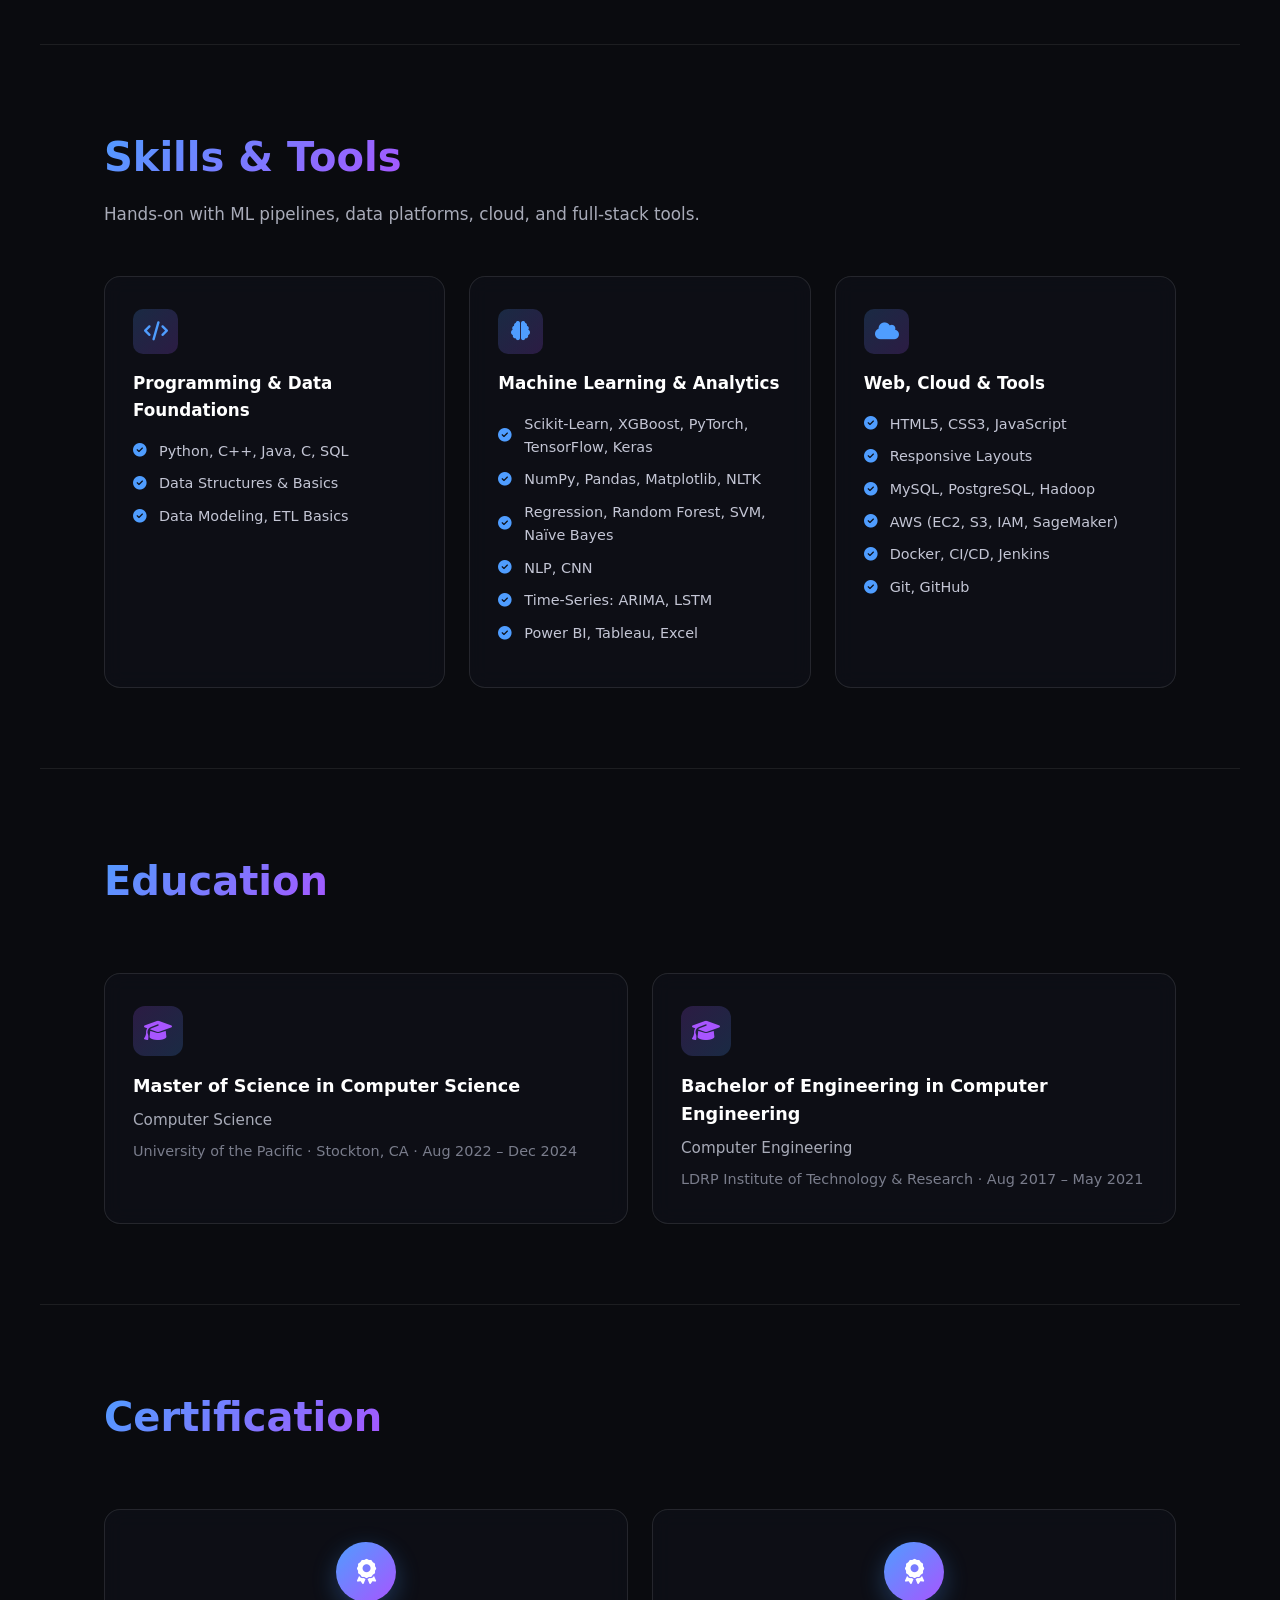
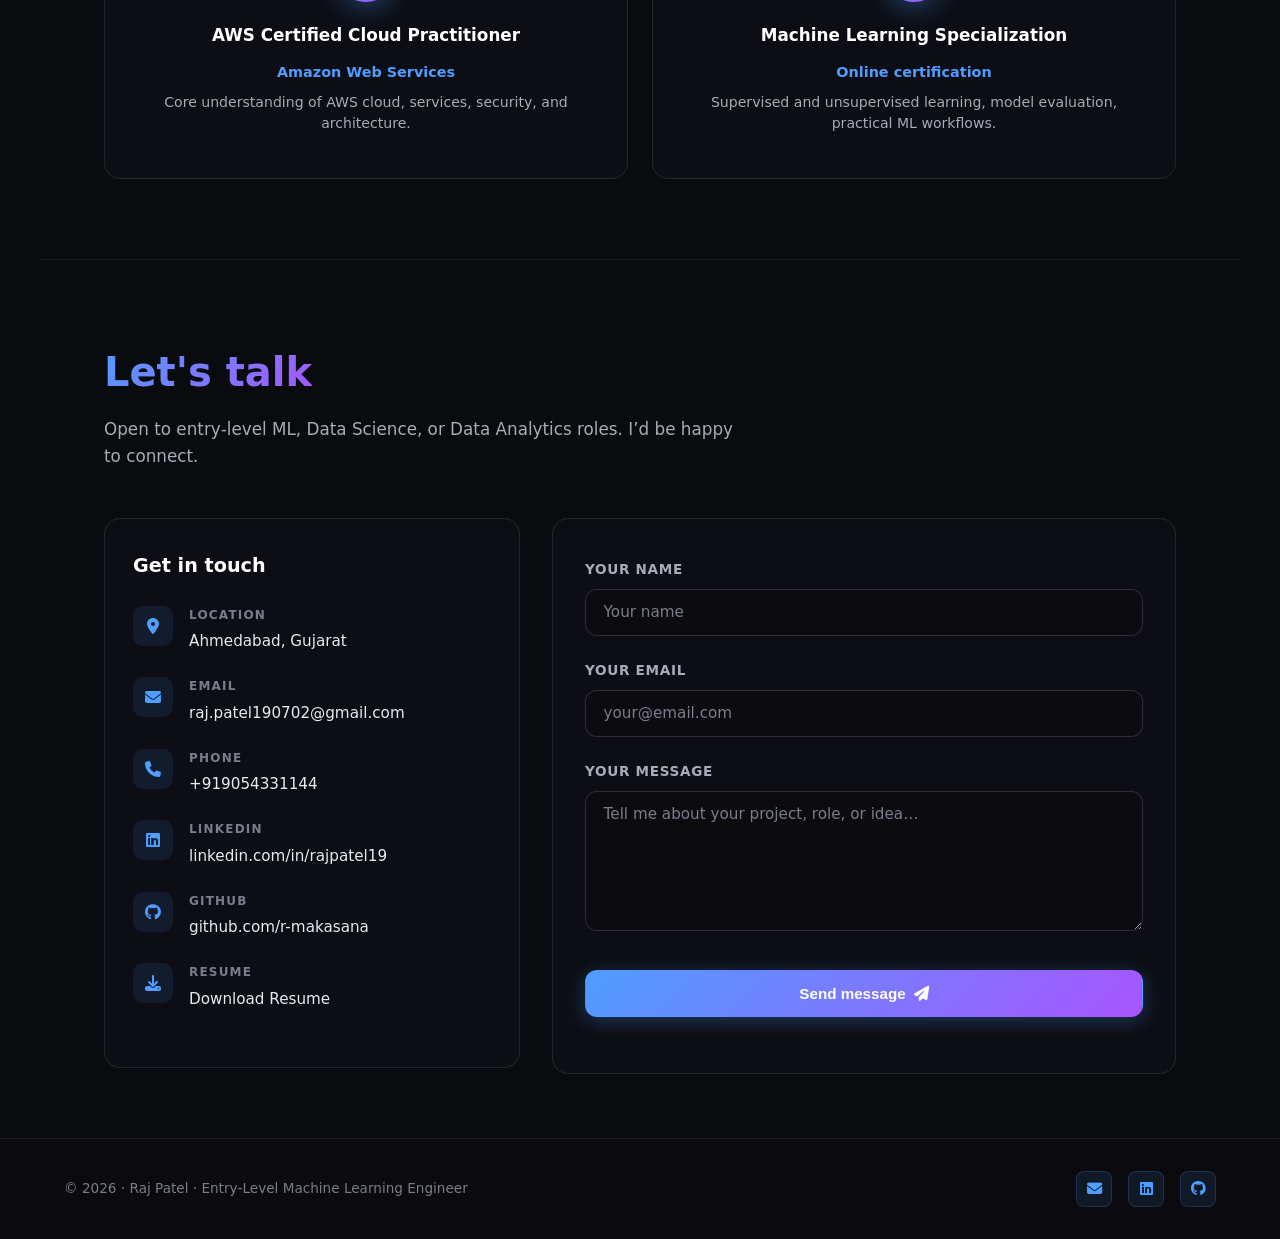
==== commit 03418131: "Update resume" ====
--- a/index.html
+++ b/index.html
@@ -323,7 +323,7 @@
             <i class="fas fa-location-dot"></i>
             <div>
               <span class="contact-label">Location</span>
-              <span class="contact-value">Boston, MA</span>
+              <span class="contact-value">Ahmedabad, Gujarat</span>
             </div>
           </div>
           <div class="contact-item">
@@ -337,7 +337,7 @@
             <i class="fas fa-phone"></i>
             <div>
               <span class="contact-label">Phone</span>
-              <span class="contact-value">+1 (669) 302‑5489</span>
+              <span class="contact-value">+919054331144</span>
             </div>
           </div>
           <div class="contact-item">
@@ -358,7 +358,7 @@
             <i class="fas fa-download"></i>
             <div>
               <span class="contact-label">Resume</span>
-              <a href="assets/Resume_Raj.pdf" download="Raj_Patel_Resume.pdf" target="_blank" rel="noopener" class="contact-value">Download Resume</a>
+              <a href="assets/Resume_raj_I.pdf" download="Raj_Patel_Resume.pdf" target="_blank" rel="noopener" class="contact-value">Download Resume</a>
             </div>
           </div>
         </div>
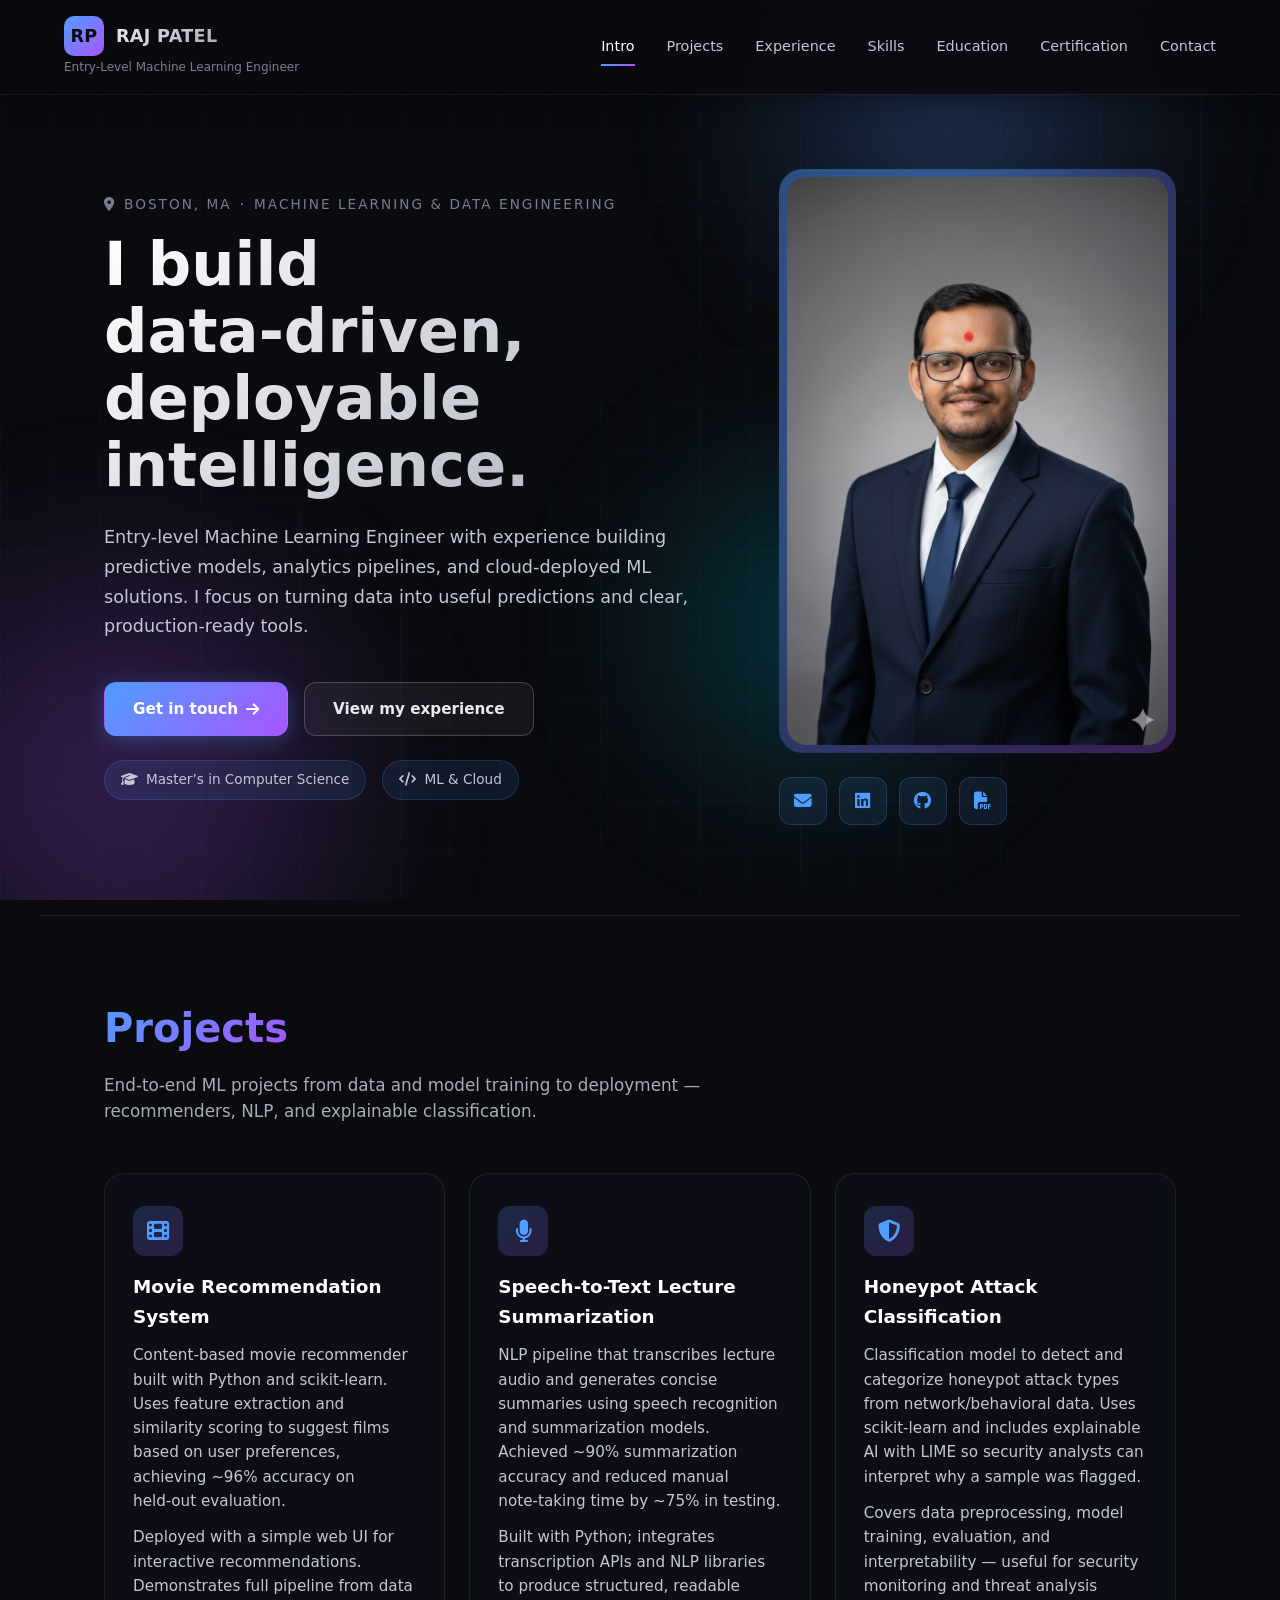
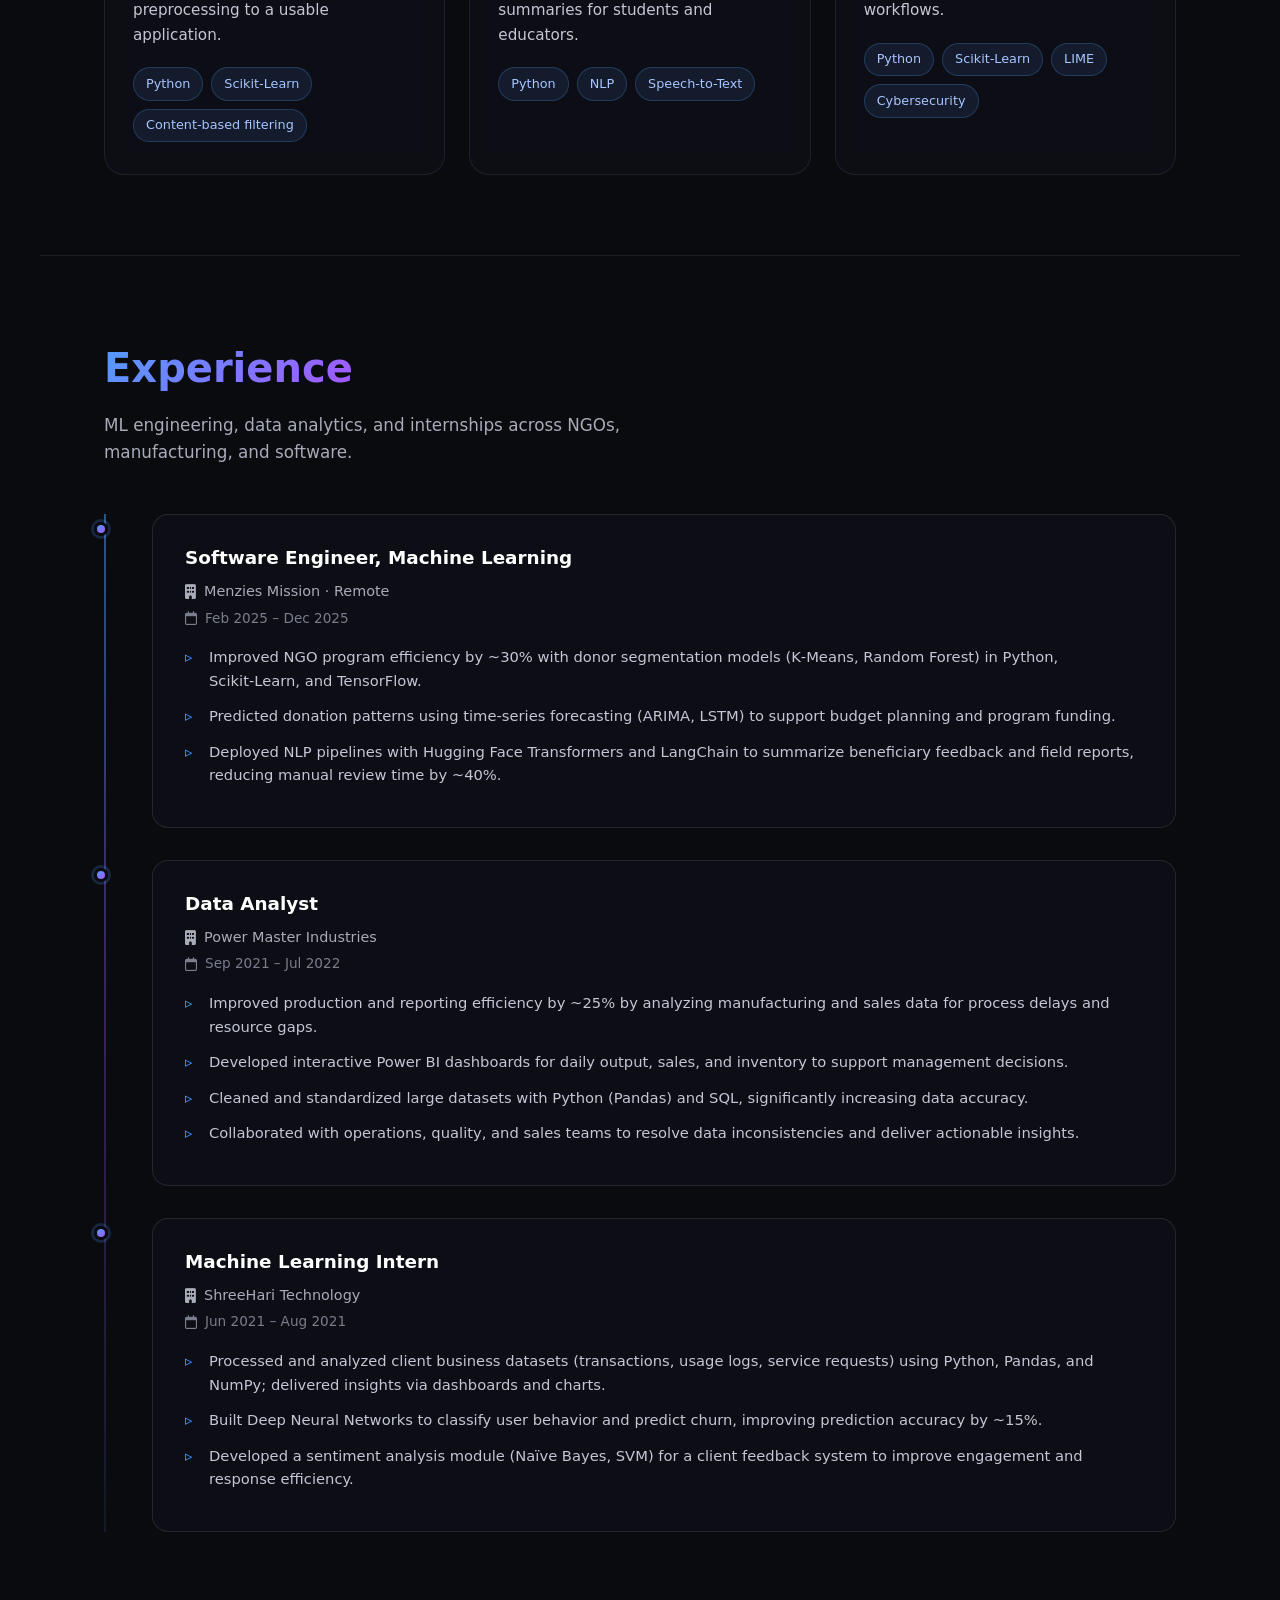
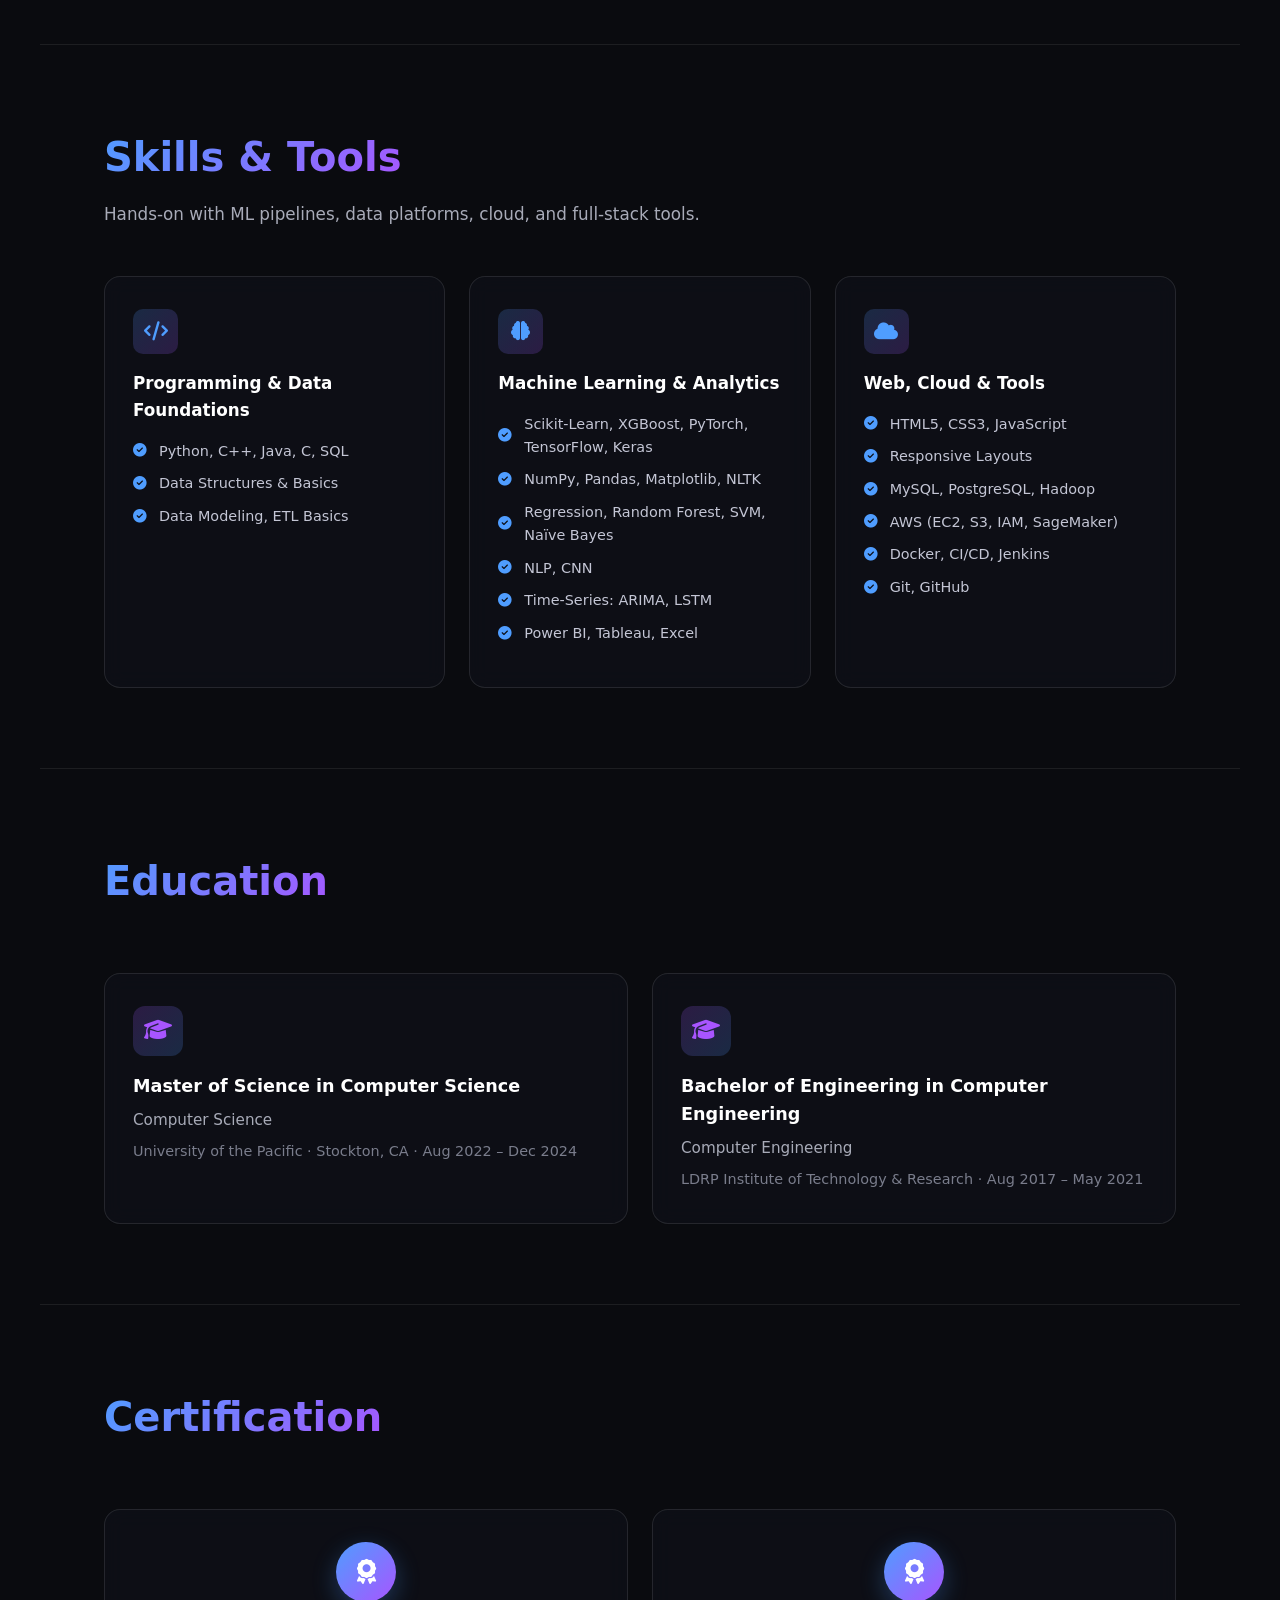
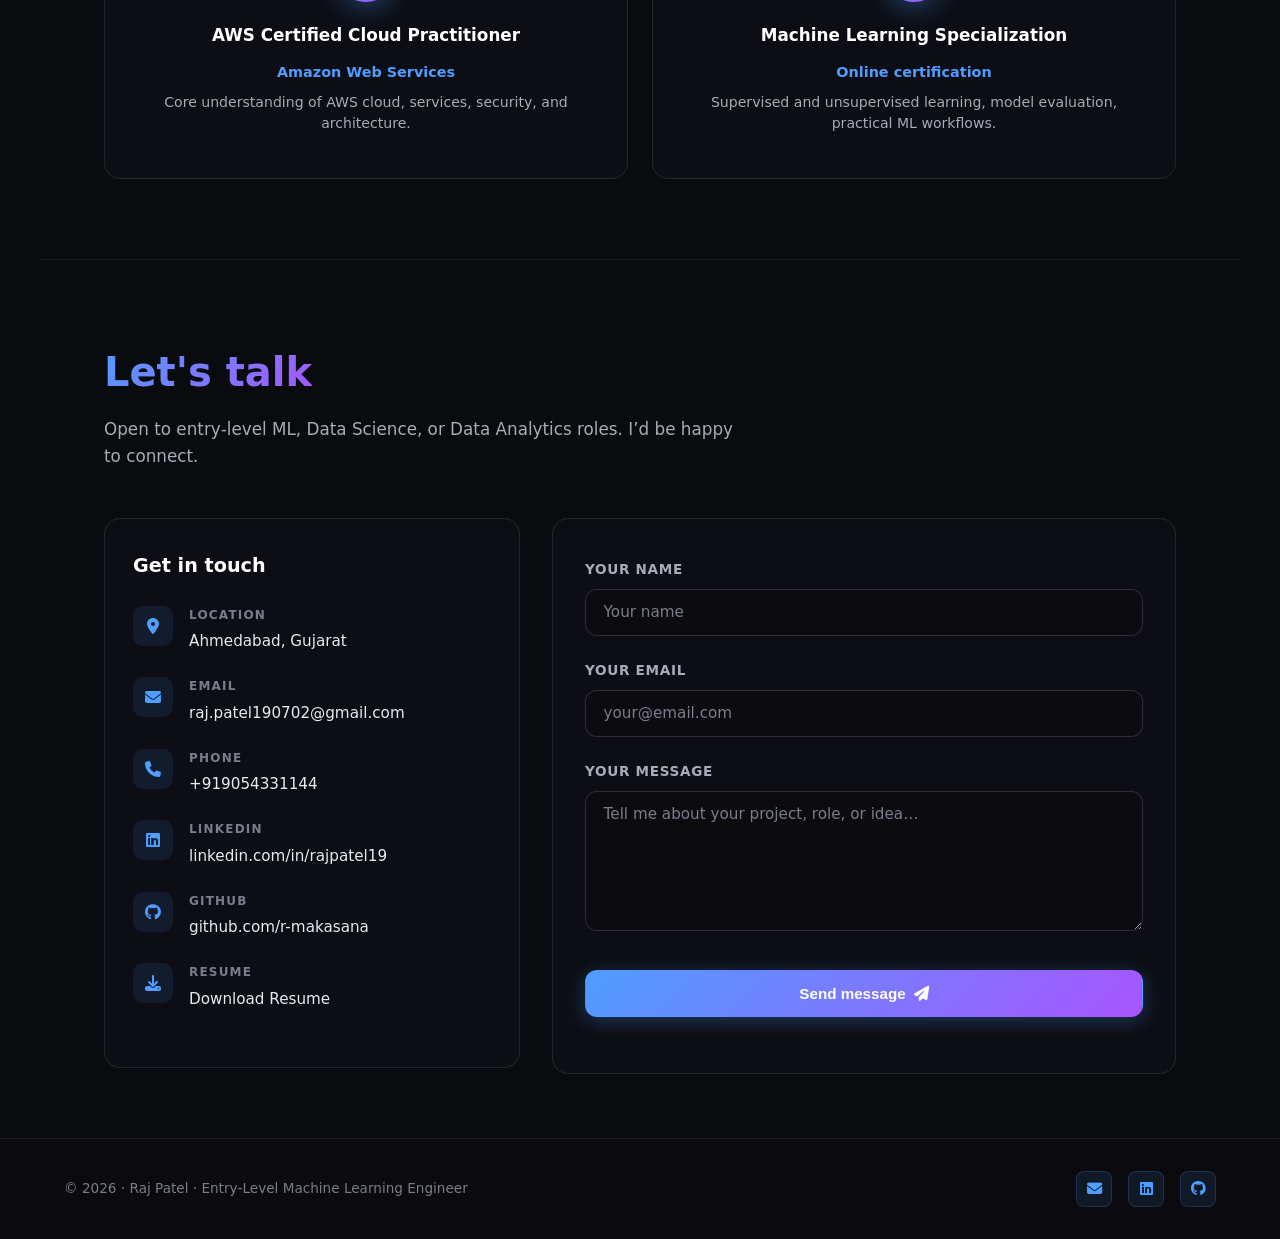
==== commit 14806151: "Update resume" ====
--- a/index.html
+++ b/index.html
@@ -358,7 +358,7 @@
             <i class="fas fa-download"></i>
             <div>
               <span class="contact-label">Resume</span>
-              <a href="assets/Resume_raj_I.pdf" download="Raj_Patel_Resume.pdf" target="_blank" rel="noopener" class="contact-value">Download Resume</a>
+              <a href="https://drive.google.com/file/d/1tOJDtm24OlOKo1drbkkTV35U0IjGrLjm/view?usp=drive_link" download="Raj_Patel_Resume.pdf" target="_blank" rel="noopener" class="contact-value">Download Resume</a>
             </div>
           </div>
         </div>
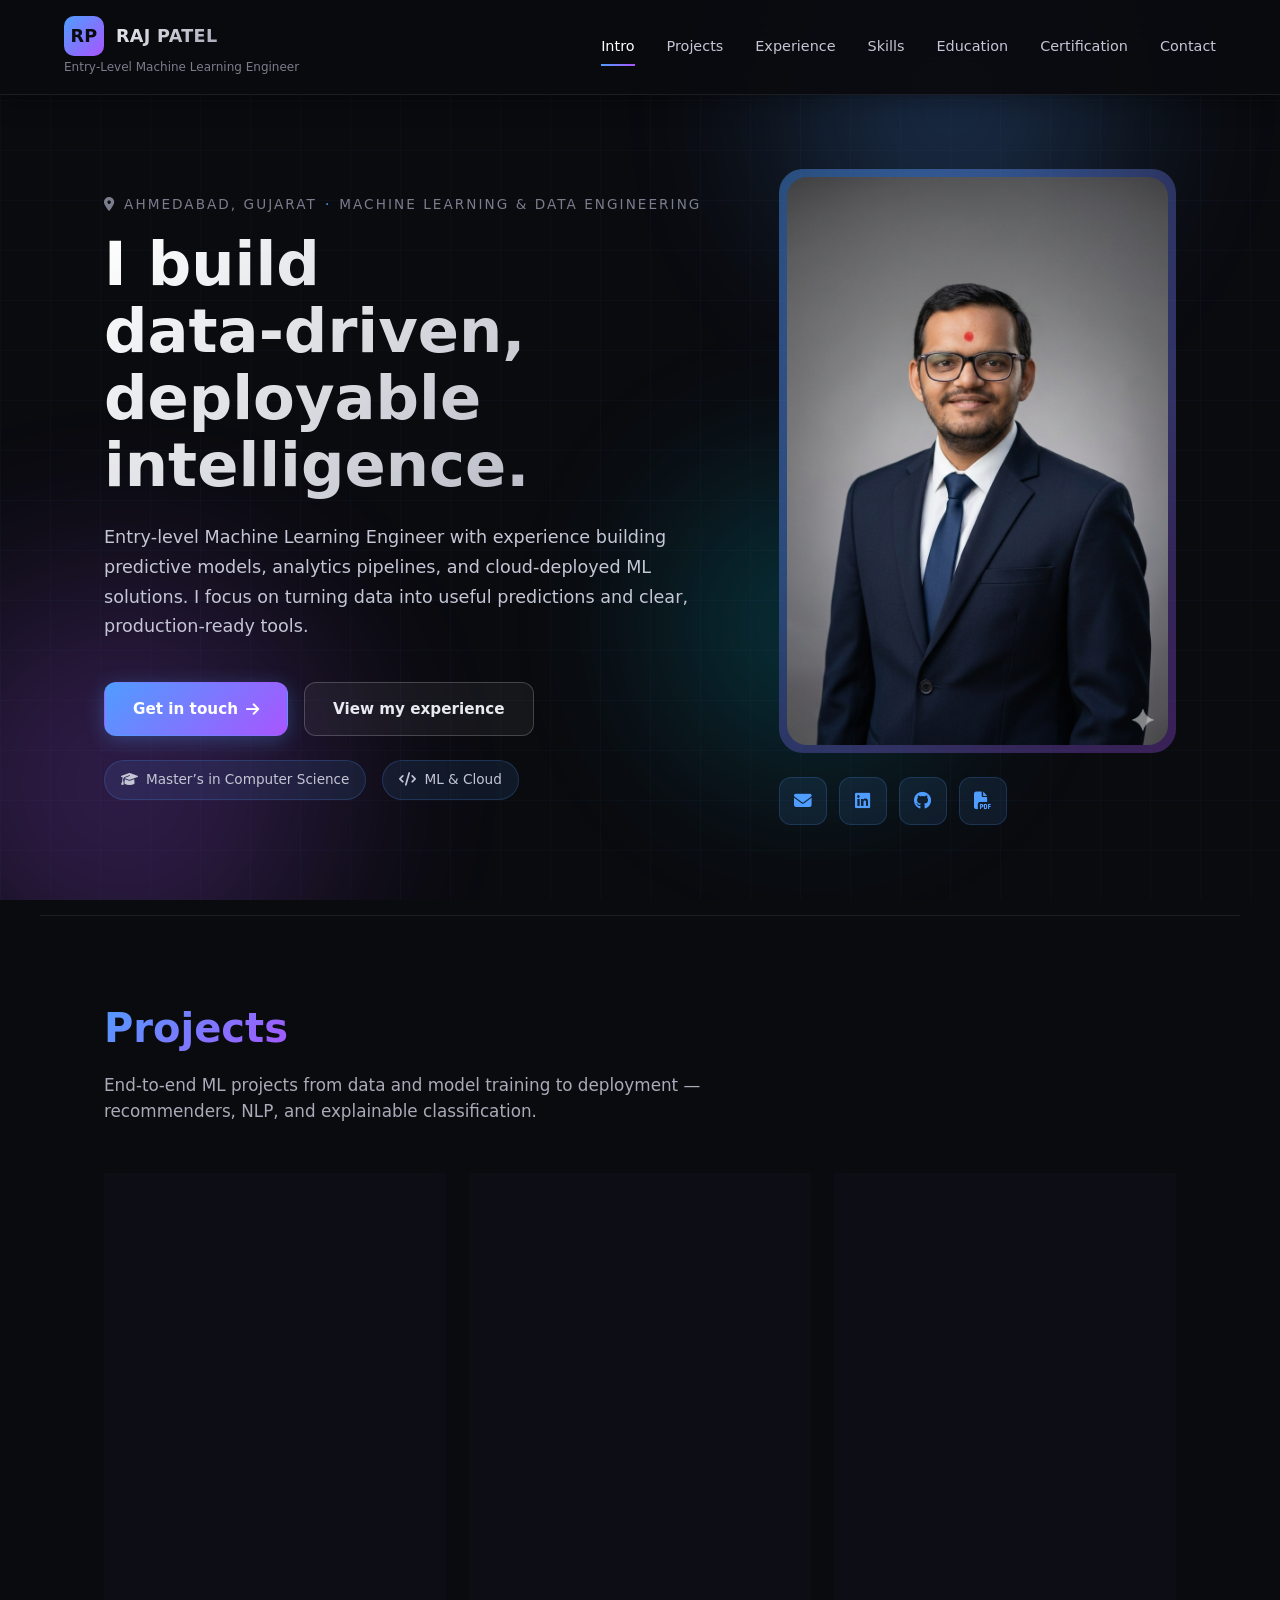
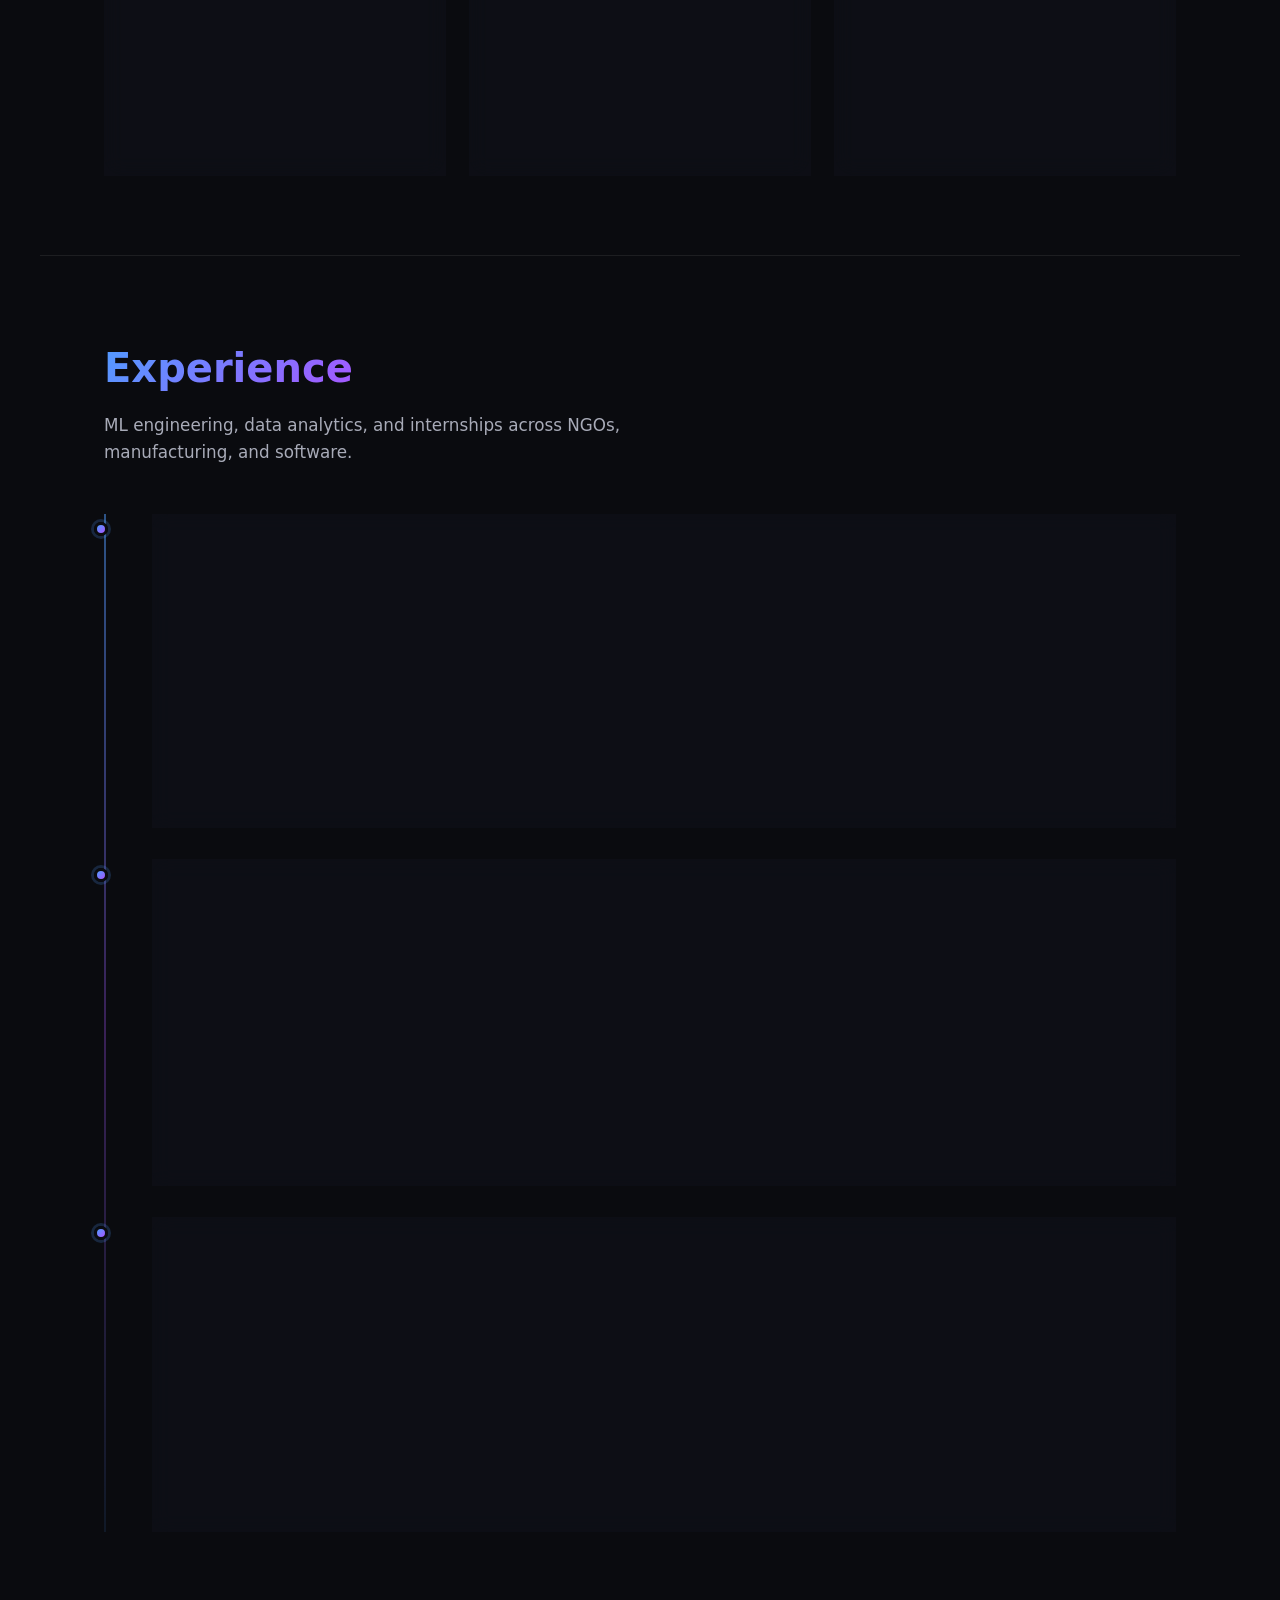
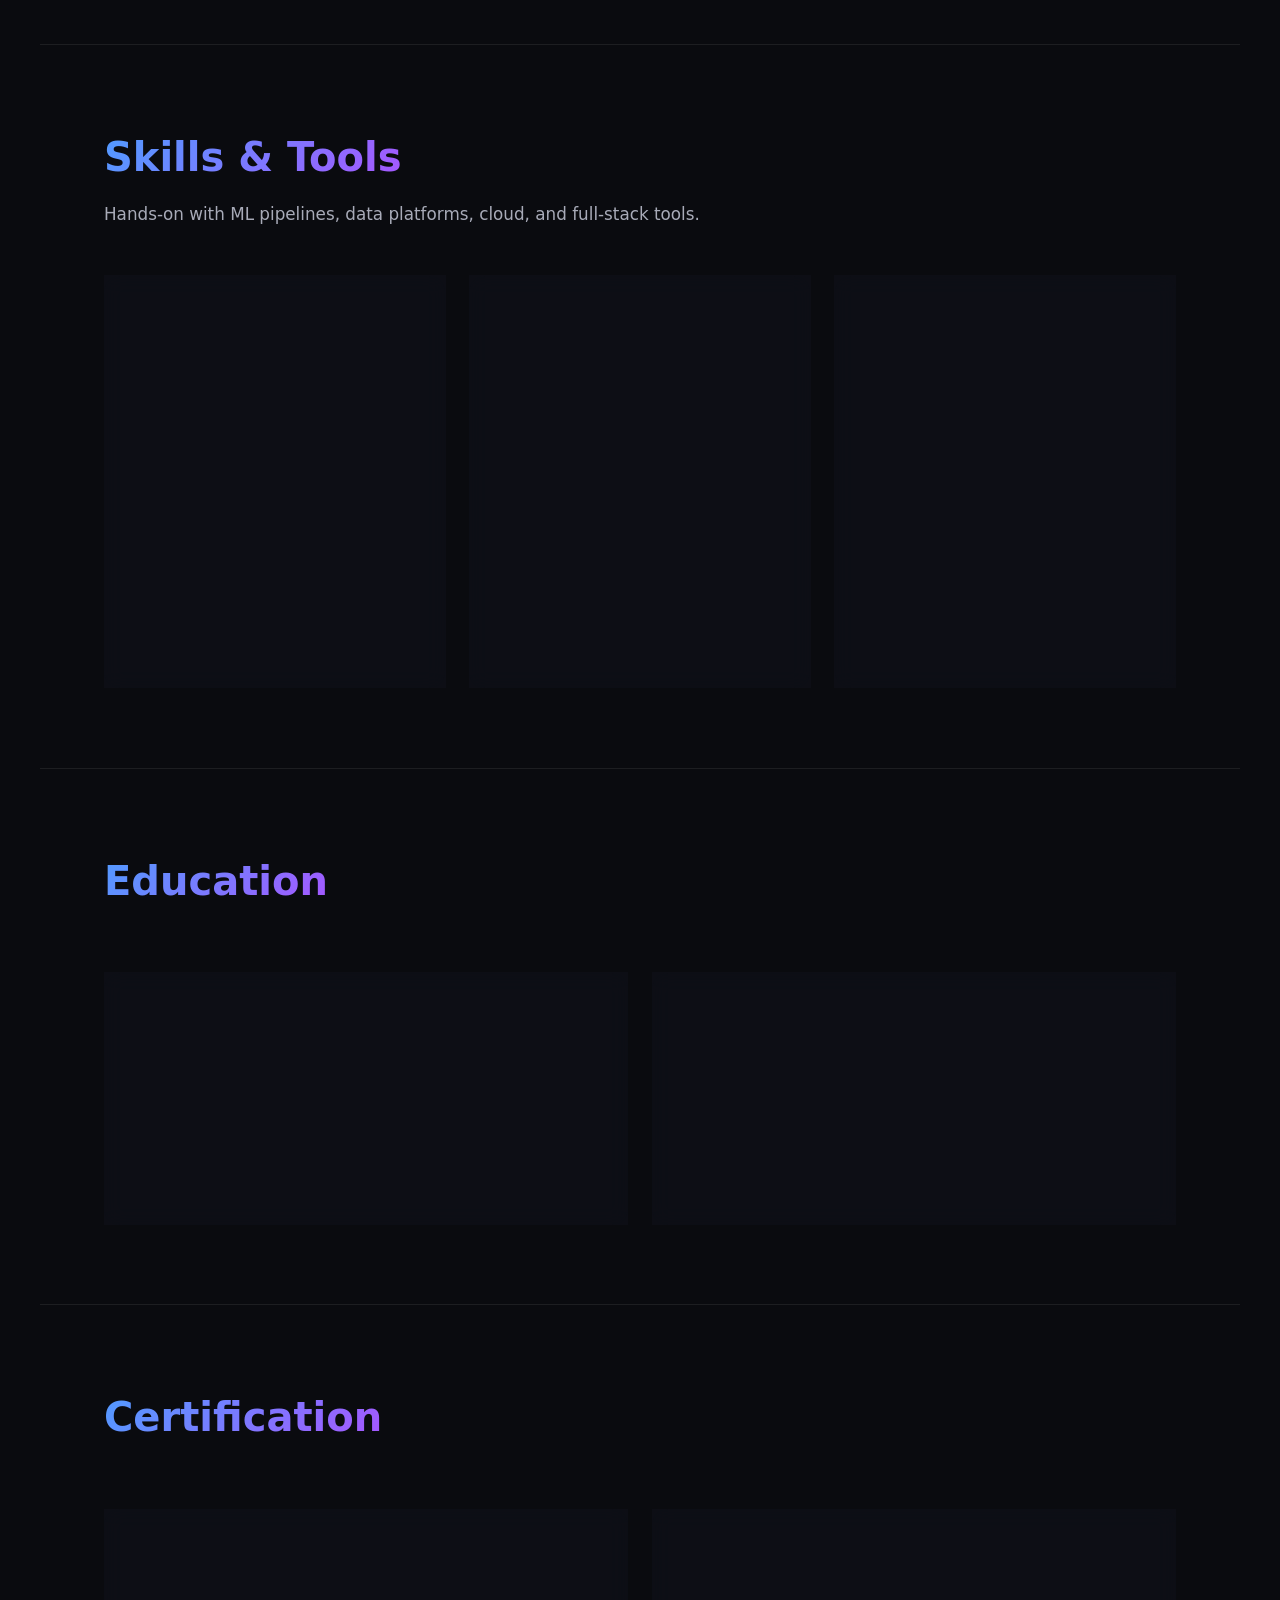
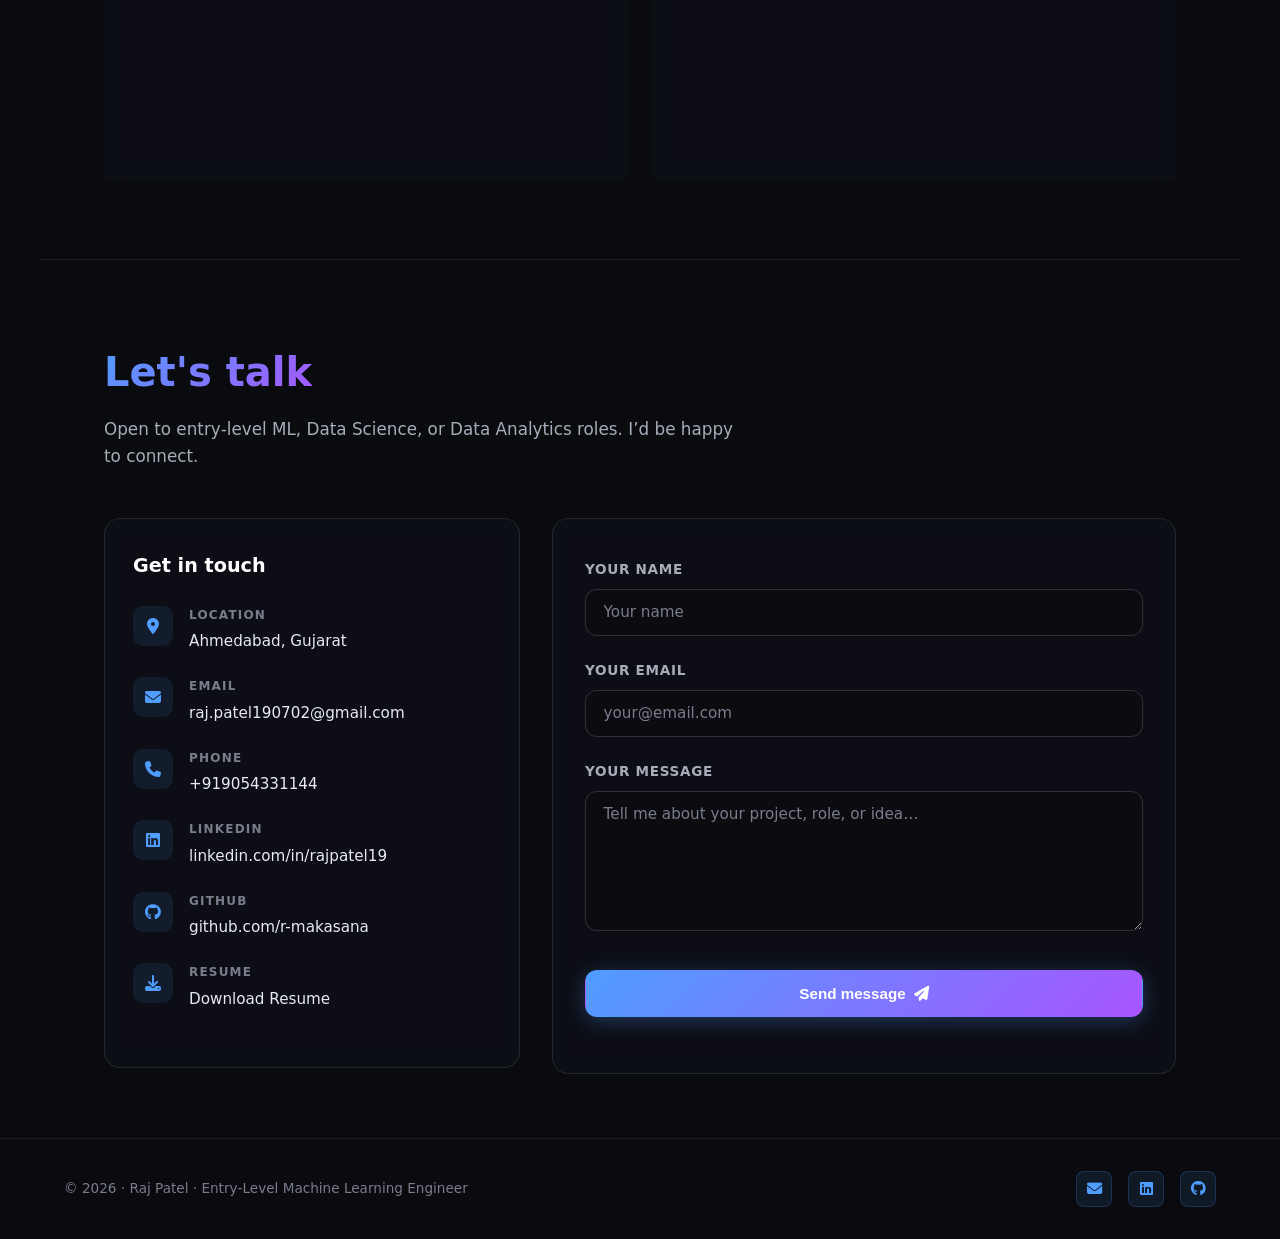
==== commit 6d1267c7: "Update Resume section" ====
--- a/index.html
+++ b/index.html
@@ -47,7 +47,7 @@
       <div class="intro-inner">
         <div class="intro-text fade-in">
           <p class="eyebrow">
-            <i class="fas fa-location-dot"></i> Boston, MA
+            <i class="fas fa-location-dot"></i> Ahmedabad, Gujarat
             <span class="separator">·</span>
             Machine Learning &amp; Data Engineering
           </p>
@@ -87,7 +87,7 @@
             <a href="https://github.com/r-makasana" target="_blank" rel="noopener" class="social-link" data-tooltip="GitHub">
               <i class="fab fa-github"></i>
             </a>
-            <a href="assets/Resume_Raj.pdf" download="Raj_Patel_Resume.pdf" class="social-link" data-tooltip="Download Resume">
+            <a href="https://drive.google.com/file/d/1tOJDtm24OlOKo1drbkkTV35U0IjGrLjm/view?usp=drive_link" target="_blank" rel="noopener" class="social-link" data-tooltip="Download Resume">
               <i class="fas fa-file-pdf"></i>
             </a>
           </div>
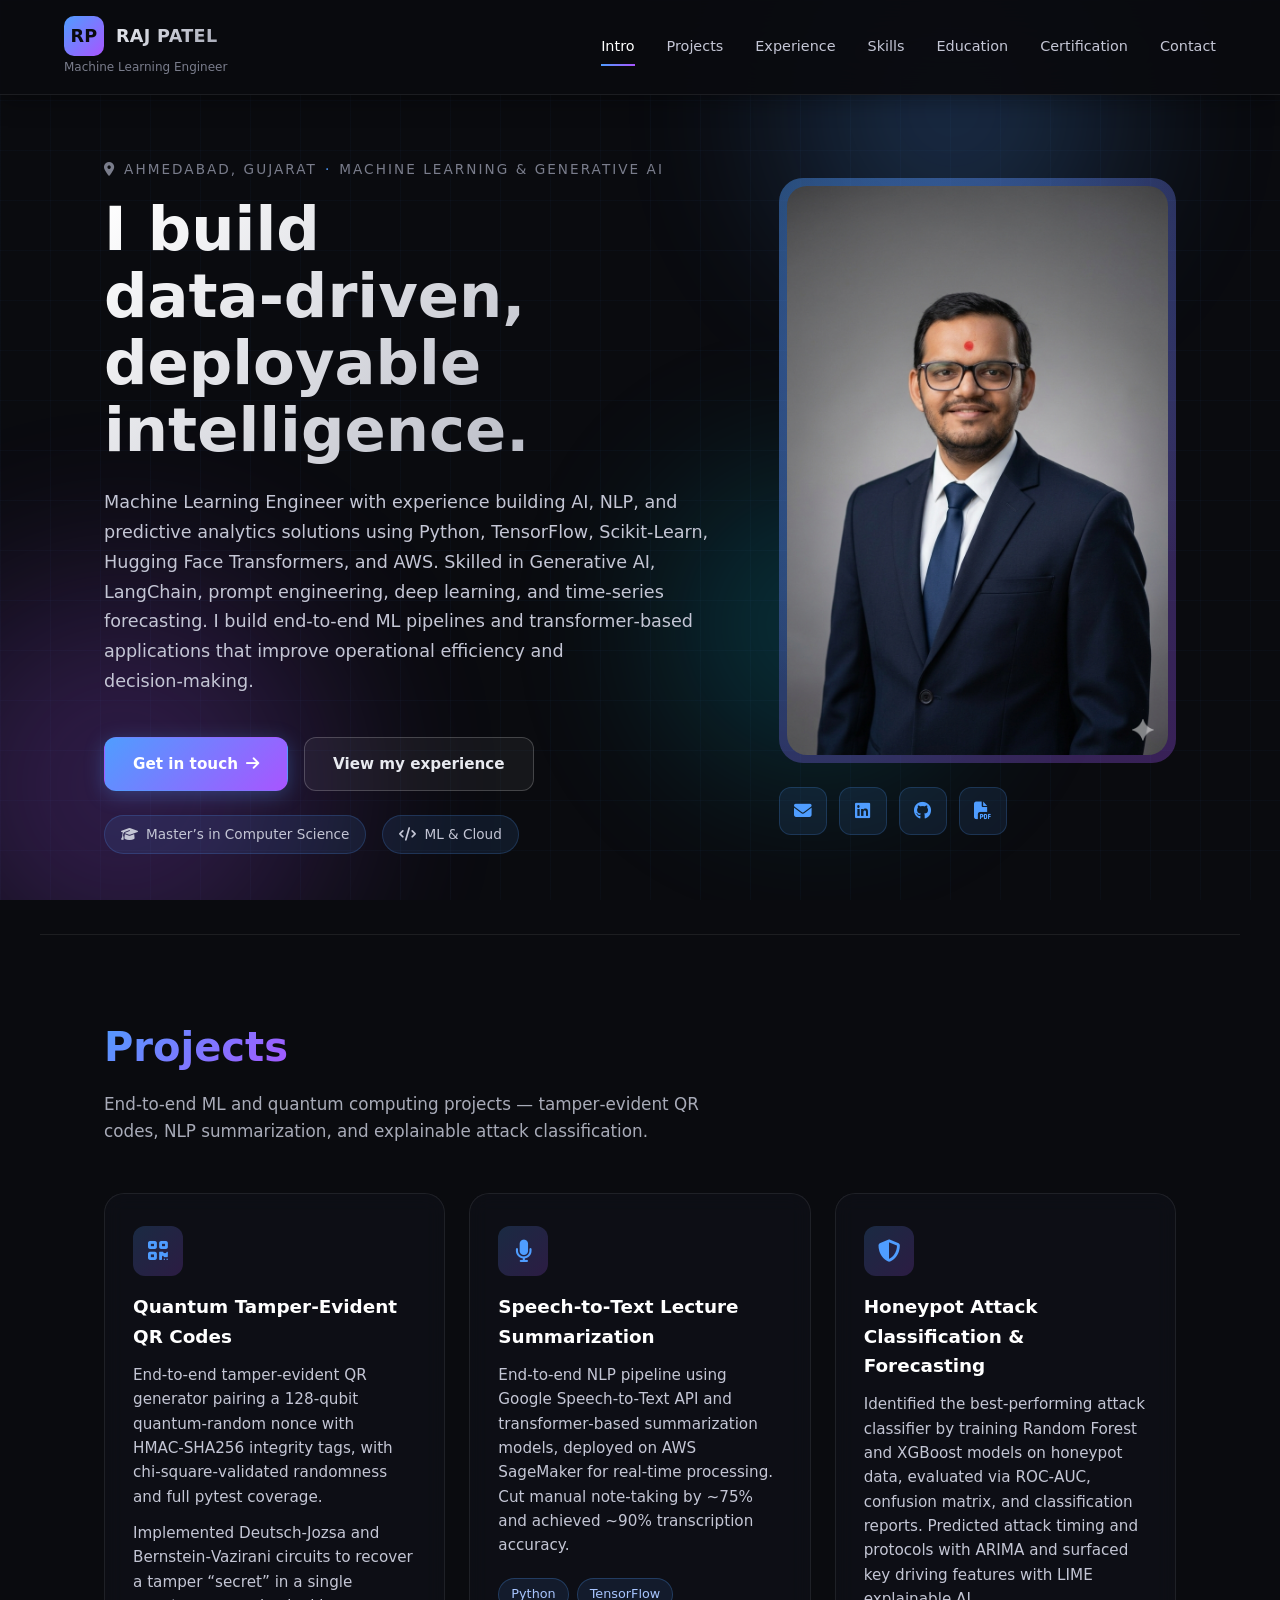
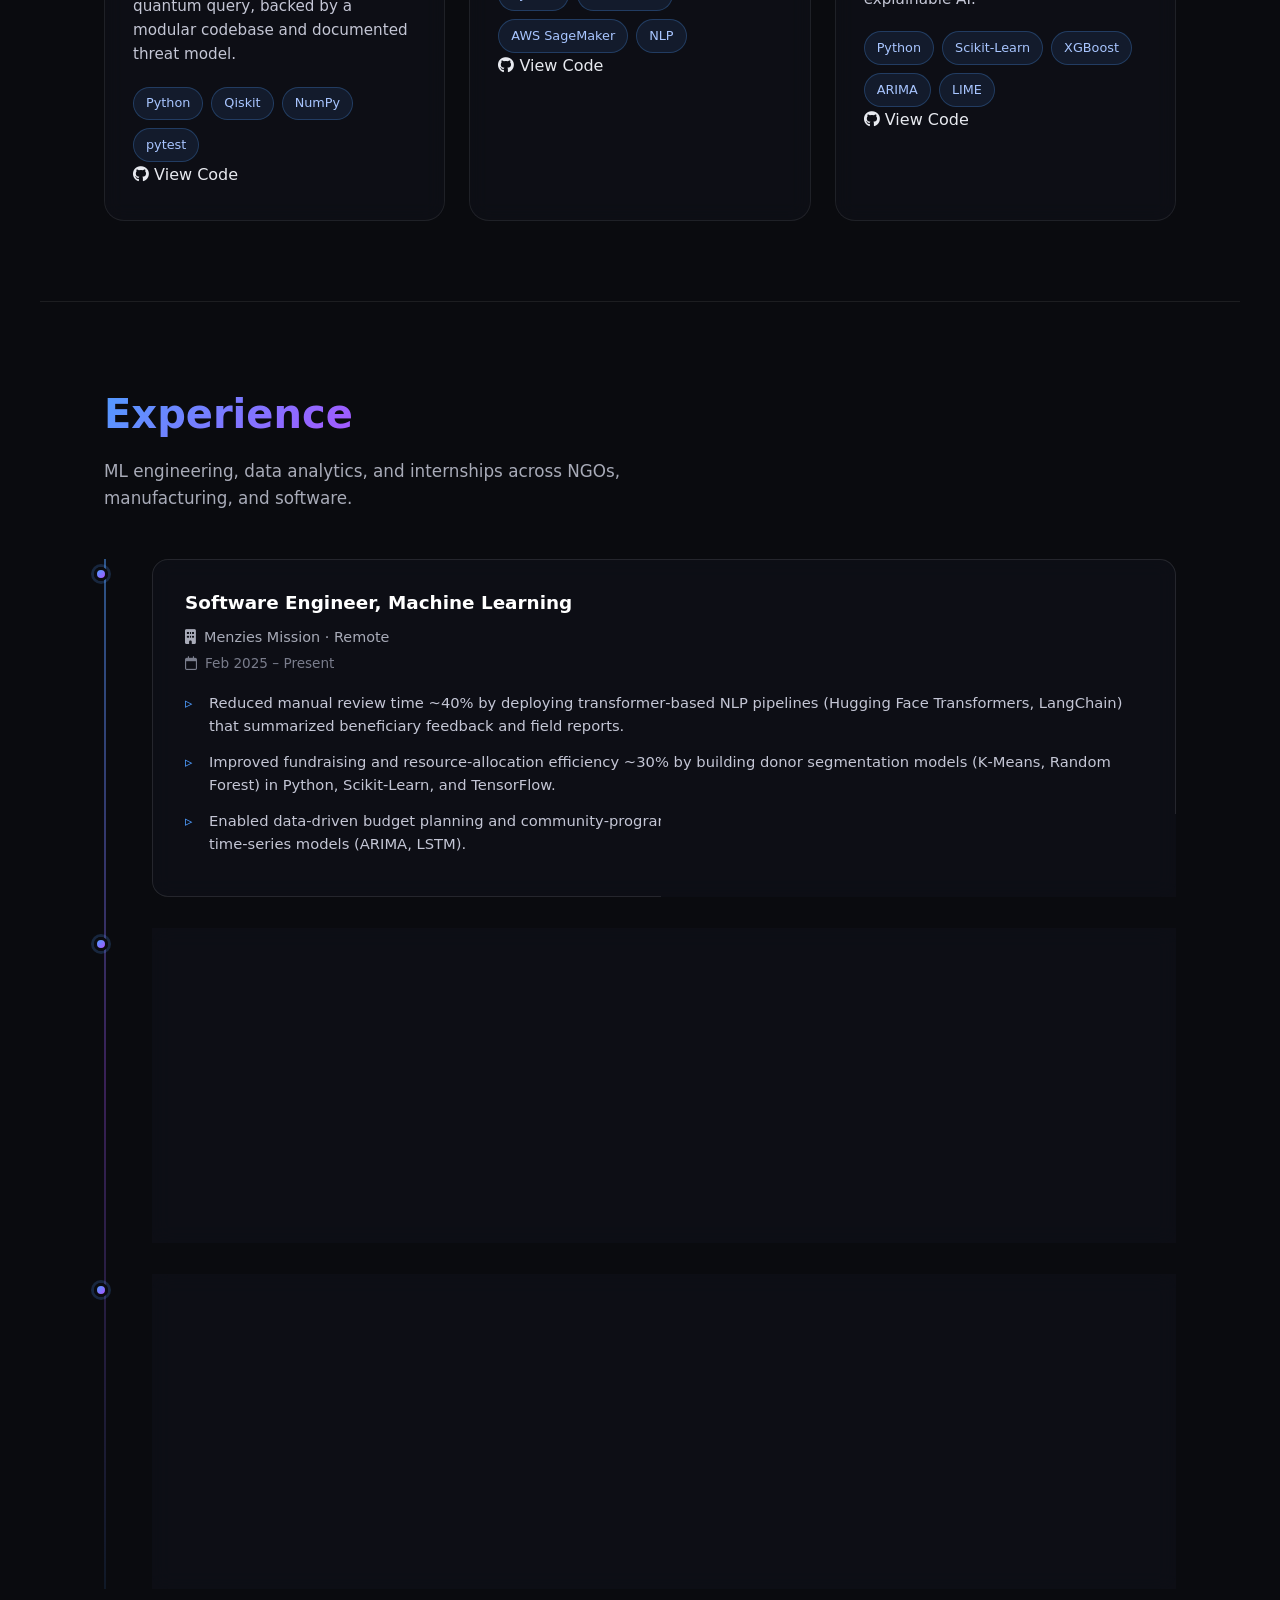
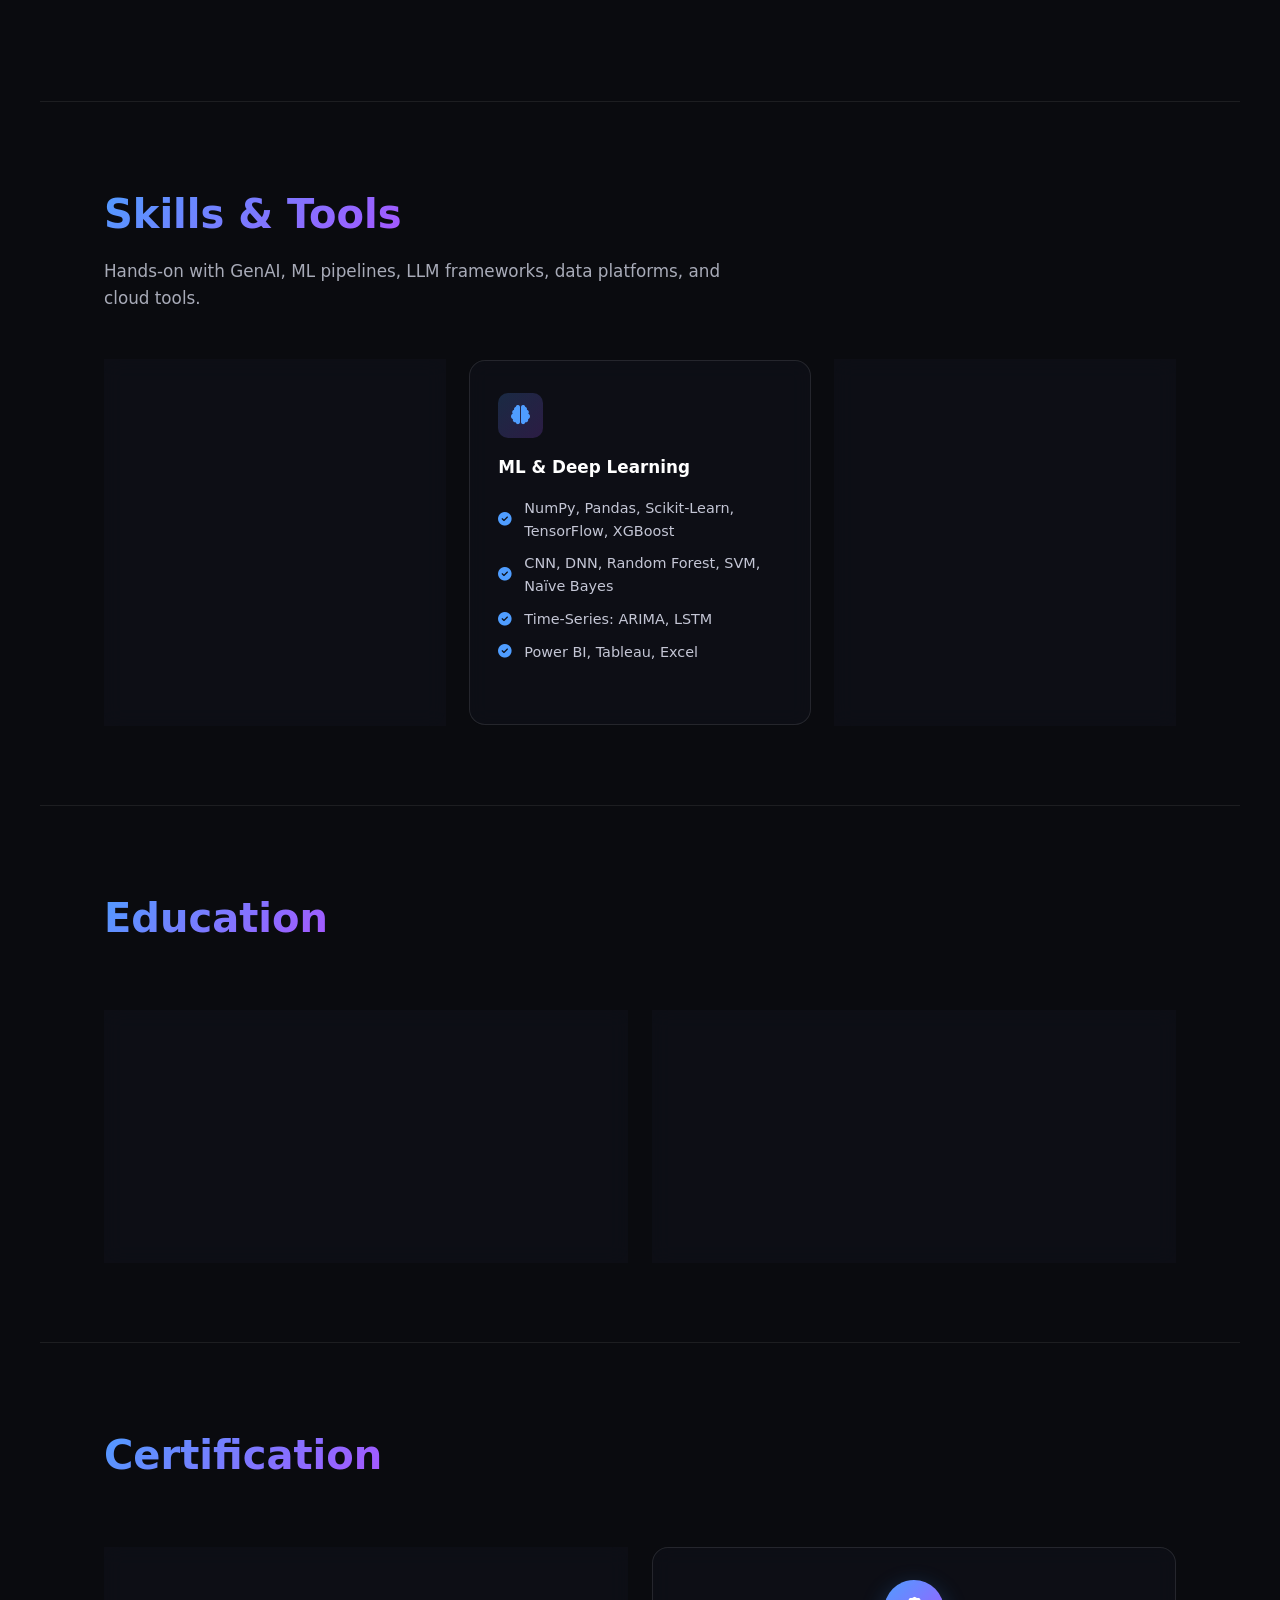
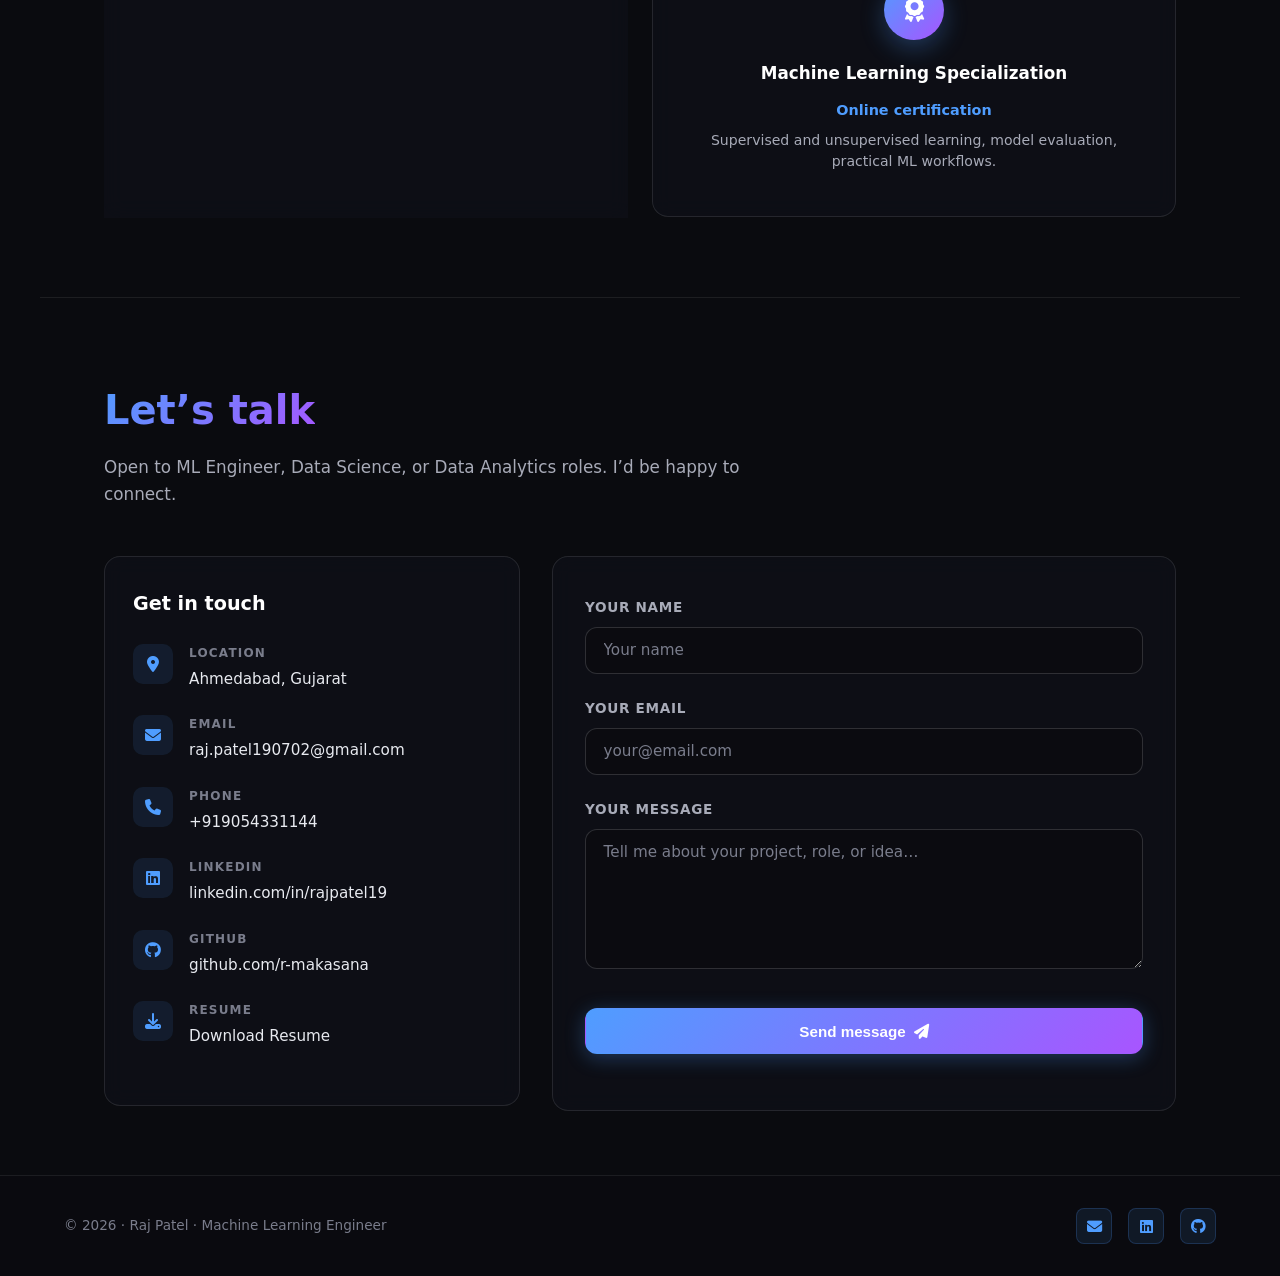
==== commit 4629d29d: "Update index file" ====
--- a/index.html
+++ b/index.html
@@ -3,13 +3,12 @@
 <head>
   <meta charset="UTF-8" />
   <meta name="viewport" content="width=device-width, initial-scale=1.0" />
-  <title>Raj Patel | Entry‑Level Machine Learning Engineer</title>
-  <meta name="description" content="Portfolio of Raj Patel, entry‑level Machine Learning Engineer specializing in ML, data analytics, NLP, and cloud deployment." />
+  <title>Raj Patel | Machine Learning Engineer</title>
+  <meta name="description" content="Portfolio of Raj Patel, Machine Learning Engineer specializing in ML, NLP, LLMs, and cloud deployment." />
   <link rel="stylesheet" href="style.css" />
   <link rel="stylesheet" href="https://cdnjs.cloudflare.com/ajax/libs/font-awesome/6.5.1/css/all.min.css" />
 </head>
 <body>
-  <!-- Animated background -->
   <div class="bg-animation">
     <div class="grid-overlay"></div>
     <div class="gradient-orb orb-1"></div>
@@ -17,14 +16,13 @@
     <div class="gradient-orb orb-3"></div>
   </div>
 
-  <!-- Fixed Sidebar / Top Nav -->
   <header class="site-header">
     <div class="brand">
       <a href="#intro">
         <span class="logo-text">RP</span>
         <span class="brand-name">RAJ PATEL</span>
       </a>
-      <span class="tagline">Entry‑Level Machine Learning Engineer</span>
+      <span class="tagline">Machine Learning Engineer</span>
     </div>
     <nav class="site-nav" id="site-nav">
       <a href="#intro" class="nav-link">Intro</a>
@@ -35,7 +33,6 @@
       <a href="#certification" class="nav-link">Certification</a>
       <a href="#contact" class="nav-link">Contact</a>
     </nav>
-
     <button class="nav-toggle" id="nav-toggle" aria-label="Toggle navigation">
       <span></span><span></span><span></span>
     </button>
@@ -48,15 +45,15 @@
         <div class="intro-text fade-in">
           <p class="eyebrow">
             <i class="fas fa-location-dot"></i> Ahmedabad, Gujarat
-            <span class="separator">·</span>
-            Machine Learning &amp; Data Engineering
+            <span class="separator">&middot;</span>
+            Machine Learning &amp; Generative AI
           </p>
           <h1 class="gradient-text">
-            I build data‑driven,<br />
+            I build data&#8209;driven,<br />
             deployable intelligence.
           </h1>
           <p class="lead">
-            Entry‑level Machine Learning Engineer with experience building predictive models, analytics pipelines, and cloud‑deployed ML solutions. I focus on turning data into useful predictions and clear, production‑ready tools.
+            Machine Learning Engineer with experience building AI, NLP, and predictive analytics solutions using Python, TensorFlow, Scikit&#8209;Learn, Hugging Face Transformers, and AWS. Skilled in Generative AI, LangChain, prompt engineering, deep learning, and time&#8209;series forecasting. I build end&#8209;to&#8209;end ML pipelines and transformer&#8209;based applications that improve operational efficiency and decision&#8209;making.
           </p>
           <div class="intro-actions">
             <a href="#contact" class="btn primary">
@@ -87,7 +84,7 @@
             <a href="https://github.com/r-makasana" target="_blank" rel="noopener" class="social-link" data-tooltip="GitHub">
               <i class="fab fa-github"></i>
             </a>
-            <a href="https://drive.google.com/file/d/1tOJDtm24OlOKo1drbkkTV35U0IjGrLjm/view?usp=drive_link" target="_blank" rel="noopener" class="social-link" data-tooltip="Download Resume">
+            <a href="https://drive.google.com/file/d/1WrWQH26XhGCFngBLB41iernQIk47pDD6/view?usp=drive_link" target="_blank" rel="noopener" class="social-link" data-tooltip="Download Resume">
               <i class="fas fa-file-pdf"></i>
             </a>
           </div>
@@ -99,63 +96,65 @@
     <section id="projects" class="section narrative">
       <div class="section-header">
         <h2 class="section-title">Projects</h2>
-        <p>End‑to‑end ML projects from data and model training to deployment — recommenders, NLP, and explainable classification.</p>
+        <p>End&#8209;to&#8209;end ML and quantum computing projects &mdash; tamper&#8209;evident QR codes, NLP summarization, and explainable attack classification.</p>
       </div>
       <div class="narrative-grid">
+
         <article class="narrative-block card-hover">
-          <div class="card-icon">
-            <i class="fas fa-film"></i>
-          </div>
-          <h3>Movie Recommendation System</h3>
+          <div class="card-icon"><i class="fas fa-qrcode"></i></div>
+          <h3>Quantum Tamper&#8209;Evident QR Codes</h3>
           <p>
-            Content‑based movie recommender built with Python and scikit‑learn. Uses feature extraction and similarity scoring to suggest films based on user preferences, achieving ~96% accuracy on held‑out evaluation.
+            End&#8209;to&#8209;end tamper&#8209;evident QR generator pairing a 128&#8209;qubit quantum&#8209;random nonce with HMAC&#8209;SHA256 integrity tags, with chi&#8209;square&#8209;validated randomness and full pytest coverage.
           </p>
           <p>
-            Deployed with a simple web UI for interactive recommendations. Demonstrates full pipeline from data preprocessing to a usable application.
+            Implemented Deutsch&#8209;Jozsa and Bernstein&#8209;Vazirani circuits to recover a tamper &ldquo;secret&rdquo; in a single quantum query, backed by a modular codebase and documented threat model.
           </p>
           <div class="pill-row">
             <span class="pill">Python</span>
-            <span class="pill">Scikit‑Learn</span>
-            <span class="pill">Content-based filtering</span>
-          </div>
+            <span class="pill">Qiskit</span>
+            <span class="pill">NumPy</span>
+            <span class="pill">pytest</span>
+          </div>
+          <a href="https://github.com/r-makasana/quantum-tamper-evident-qr" target="_blank" rel="noopener" class="project-link">
+            <i class="fab fa-github"></i> View Code
+          </a>
         </article>
 
         <article class="narrative-block card-hover">
-          <div class="card-icon">
-            <i class="fas fa-microphone"></i>
-          </div>
-          <h3>Speech-to-Text Lecture Summarization</h3>
+          <div class="card-icon"><i class="fas fa-microphone"></i></div>
+          <h3>Speech&#8209;to&#8209;Text Lecture Summarization</h3>
           <p>
-            NLP pipeline that transcribes lecture audio and generates concise summaries using speech recognition and summarization models. Achieved ~90% summarization accuracy and reduced manual note‑taking time by ~75% in testing.
-          </p>
-          <p>
-            Built with Python; integrates transcription APIs and NLP libraries to produce structured, readable summaries for students and educators.
+            End&#8209;to&#8209;end NLP pipeline using Google Speech&#8209;to&#8209;Text API and transformer&#8209;based summarization models, deployed on AWS SageMaker for real&#8209;time processing. Cut manual note&#8209;taking by ~75% and achieved ~90% transcription accuracy.
           </p>
           <div class="pill-row">
             <span class="pill">Python</span>
+            <span class="pill">TensorFlow</span>
+            <span class="pill">AWS SageMaker</span>
             <span class="pill">NLP</span>
-            <span class="pill">Speech-to-Text</span>
-          </div>
+          </div>
+          <a href="https://github.com/r-makasana" target="_blank" rel="noopener" class="project-link">
+            <i class="fab fa-github"></i> View Code
+          </a>
         </article>
 
         <article class="narrative-block card-hover">
-          <div class="card-icon">
-            <i class="fas fa-shield-halved"></i>
-          </div>
-          <h3>Honeypot Attack Classification</h3>
+          <div class="card-icon"><i class="fas fa-shield-halved"></i></div>
+          <h3>Honeypot Attack Classification &amp; Forecasting</h3>
           <p>
-            Classification model to detect and categorize honeypot attack types from network/behavioral data. Uses scikit‑learn and includes explainable AI with LIME so security analysts can interpret why a sample was flagged.
-          </p>
-          <p>
-            Covers data preprocessing, model training, evaluation, and interpretability — useful for security monitoring and threat analysis workflows.
+            Identified the best&#8209;performing attack classifier by training Random Forest and XGBoost models on honeypot data, evaluated via ROC&#8209;AUC, confusion matrix, and classification reports. Predicted attack timing and protocols with ARIMA and surfaced key driving features with LIME explainable AI.
           </p>
           <div class="pill-row">
             <span class="pill">Python</span>
-            <span class="pill">Scikit‑Learn</span>
+            <span class="pill">Scikit&#8209;Learn</span>
+            <span class="pill">XGBoost</span>
+            <span class="pill">ARIMA</span>
             <span class="pill">LIME</span>
-            <span class="pill">Cybersecurity</span>
-          </div>
-        </article>
+          </div>
+          <a href="https://github.com/r-makasana" target="_blank" rel="noopener" class="project-link">
+            <i class="fab fa-github"></i> View Code
+          </a>
+        </article>
+
       </div>
     </section>
 
@@ -167,18 +166,19 @@
       </div>
 
       <div class="timeline">
+
         <article class="timeline-item">
           <div class="timeline-marker"></div>
           <div class="timeline-content glass-card">
             <header>
               <h3>Software Engineer, Machine Learning</h3>
-              <span class="company"><i class="fas fa-building"></i> Menzies Mission · Remote</span>
-              <span class="date"><i class="far fa-calendar"></i> Feb 2025 – Dec 2025</span>
+              <span class="company"><i class="fas fa-building"></i> Menzies Mission &middot; Remote</span>
+              <span class="date"><i class="far fa-calendar"></i> Feb 2025 &ndash; Present</span>
             </header>
             <ul>
-              <li>Improved NGO program efficiency by ~30% with donor segmentation models (K‑Means, Random Forest) in Python, Scikit‑Learn, and TensorFlow.</li>
-              <li>Predicted donation patterns using time‑series forecasting (ARIMA, LSTM) to support budget planning and program funding.</li>
-              <li>Deployed NLP pipelines with Hugging Face Transformers and LangChain to summarize beneficiary feedback and field reports, reducing manual review time by ~40%.</li>
+              <li>Reduced manual review time ~40% by deploying transformer&#8209;based NLP pipelines (Hugging Face Transformers, LangChain) that summarized beneficiary feedback and field reports.</li>
+              <li>Improved fundraising and resource&#8209;allocation efficiency ~30% by building donor segmentation models (K&#8209;Means, Random Forest) in Python, Scikit&#8209;Learn, and TensorFlow.</li>
+              <li>Enabled data&#8209;driven budget planning and community&#8209;program funding decisions by forecasting donation patterns with time&#8209;series models (ARIMA, LSTM).</li>
             </ul>
           </div>
         </article>
@@ -189,13 +189,12 @@
             <header>
               <h3>Data Analyst</h3>
               <span class="company"><i class="fas fa-building"></i> Power Master Industries</span>
-              <span class="date"><i class="far fa-calendar"></i> Sep 2021 – Jul 2022</span>
+              <span class="date"><i class="far fa-calendar"></i> Sep 2021 &ndash; Jul 2022</span>
             </header>
             <ul>
-              <li>Improved production and reporting efficiency by ~25% by analyzing manufacturing and sales data for process delays and resource gaps.</li>
-              <li>Developed interactive Power BI dashboards for daily output, sales, and inventory to support management decisions.</li>
-              <li>Cleaned and standardized large datasets with Python (Pandas) and SQL, significantly increasing data accuracy.</li>
-              <li>Collaborated with operations, quality, and sales teams to resolve data inconsistencies and deliver actionable insights.</li>
+              <li>Improved production and reporting efficiency ~25% by analyzing manufacturing and sales data to surface process delays and resource gaps.</li>
+              <li>Accelerated management decision&#8209;making by building interactive Power BI dashboards tracking daily output, sales, and inventory.</li>
+              <li>Increased data accuracy across reporting by cleaning and standardizing large datasets with Python (Pandas) and SQL.</li>
             </ul>
           </div>
         </article>
@@ -206,15 +205,16 @@
             <header>
               <h3>Machine Learning Intern</h3>
               <span class="company"><i class="fas fa-building"></i> ShreeHari Technology</span>
-              <span class="date"><i class="far fa-calendar"></i> Jun 2021 – Aug 2021</span>
+              <span class="date"><i class="far fa-calendar"></i> Jun 2021 &ndash; Aug 2021</span>
             </header>
             <ul>
-              <li>Processed and analyzed client business datasets (transactions, usage logs, service requests) using Python, Pandas, and NumPy; delivered insights via dashboards and charts.</li>
-              <li>Built Deep Neural Networks to classify user behavior and predict churn, improving prediction accuracy by ~15%.</li>
-              <li>Developed a sentiment analysis module (Naïve Bayes, SVM) for a client feedback system to improve engagement and response efficiency.</li>
+              <li>Improved churn&#8209;prediction accuracy ~15% by building deep neural networks to classify user behavior.</li>
+              <li>Improved client&#8209;response efficiency by developing a sentiment&#8209;analysis module (Na&iuml;ve Bayes, SVM) that auto&#8209;classified user feedback.</li>
+              <li>Delivered actionable insights via dashboards by processing transaction, usage, and service&#8209;request datasets with Python, Pandas, and NumPy.</li>
             </ul>
           </div>
         </article>
+
       </div>
     </section>
 
@@ -222,45 +222,45 @@
     <section id="skills" class="section skills">
       <div class="section-header">
         <h2 class="section-title">Skills &amp; Tools</h2>
-        <p>Hands‑on with ML pipelines, data platforms, cloud, and full‑stack tools.</p>
+        <p>Hands&#8209;on with GenAI, ML pipelines, LLM frameworks, data platforms, and cloud tools.</p>
       </div>
 
       <div class="skills-columns">
+
         <div class="skills-column glass-card">
-          <div class="skill-icon"><i class="fas fa-code"></i></div>
-          <h3>Programming &amp; Data Foundations</h3>
+          <div class="skill-icon"><i class="fas fa-robot"></i></div>
+          <h3>GenAI &amp; NLP</h3>
           <ul>
-            <li><i class="fas fa-check-circle"></i> Python, C++, Java, C, SQL</li>
-            <li><i class="fas fa-check-circle"></i> Data Structures &amp; Basics</li>
-            <li><i class="fas fa-check-circle"></i> Data Modeling, ETL Basics</li>
+            <li><i class="fas fa-check-circle"></i> Hugging Face Transformers</li>
+            <li><i class="fas fa-check-circle"></i> LangChain</li>
+            <li><i class="fas fa-check-circle"></i> NLP, Prompt Engineering</li>
           </ul>
         </div>
 
         <div class="skills-column glass-card">
           <div class="skill-icon"><i class="fas fa-brain"></i></div>
-          <h3>Machine Learning &amp; Analytics</h3>
+          <h3>ML &amp; Deep Learning</h3>
           <ul>
-            <li><i class="fas fa-check-circle"></i> Scikit‑Learn, XGBoost, PyTorch, TensorFlow, Keras</li>
-            <li><i class="fas fa-check-circle"></i> NumPy, Pandas, Matplotlib, NLTK</li>
-            <li><i class="fas fa-check-circle"></i> Regression, Random Forest, SVM, Naïve Bayes</li>
-            <li><i class="fas fa-check-circle"></i> NLP, CNN</li>
-            <li><i class="fas fa-check-circle"></i> Time‑Series: ARIMA, LSTM</li>
+            <li><i class="fas fa-check-circle"></i> NumPy, Pandas, Scikit&#8209;Learn, TensorFlow, XGBoost</li>
+            <li><i class="fas fa-check-circle"></i> CNN, DNN, Random Forest, SVM, Na&iuml;ve Bayes</li>
+            <li><i class="fas fa-check-circle"></i> Time&#8209;Series: ARIMA, LSTM</li>
             <li><i class="fas fa-check-circle"></i> Power BI, Tableau, Excel</li>
           </ul>
         </div>
 
         <div class="skills-column glass-card">
           <div class="skill-icon"><i class="fas fa-cloud"></i></div>
-          <h3>Web, Cloud &amp; Tools</h3>
+          <h3>Languages, Cloud &amp; Tools</h3>
           <ul>
-            <li><i class="fas fa-check-circle"></i> HTML5, CSS3, JavaScript</li>
-            <li><i class="fas fa-check-circle"></i> Responsive Layouts</li>
-            <li><i class="fas fa-check-circle"></i> MySQL, PostgreSQL, Hadoop</li>
-            <li><i class="fas fa-check-circle"></i> AWS (EC2, S3, IAM, SageMaker)</li>
+            <li><i class="fas fa-check-circle"></i> Python, SQL, C++, Java, C</li>
+            <li><i class="fas fa-check-circle"></i> AWS (SageMaker, EC2, S3)</li>
+            <li><i class="fas fa-check-circle"></i> Qiskit</li>
+            <li><i class="fas fa-check-circle"></i> Git, pytest</li>
+            <li><i class="fas fa-check-circle"></i> MySQL, PostgreSQL</li>
             <li><i class="fas fa-check-circle"></i> Docker, CI/CD, Jenkins</li>
-            <li><i class="fas fa-check-circle"></i> Git, GitHub</li>
           </ul>
         </div>
+
       </div>
     </section>
 
@@ -274,13 +274,13 @@
           <div class="edu-icon"><i class="fas fa-graduation-cap"></i></div>
           <h3>Master of Science in Computer Science</h3>
           <p class="degree">Computer Science</p>
-          <p class="school">University of the Pacific · Stockton, CA · Aug 2022 – Dec 2024</p>
+          <p class="school">University of the Pacific &middot; Stockton, CA &middot; Aug 2022 &ndash; Dec 2024</p>
         </div>
         <div class="edu-block glass-card">
           <div class="edu-icon"><i class="fas fa-graduation-cap"></i></div>
           <h3>Bachelor of Engineering in Computer Engineering</h3>
           <p class="degree">Computer Engineering</p>
-          <p class="school">LDRP Institute of Technology &amp; Research · Aug 2017 – May 2021</p>
+          <p class="school">LDRP Institute of Technology &amp; Research &middot; Aug 2017 &ndash; May 2021</p>
         </div>
       </div>
     </section>
@@ -292,17 +292,13 @@
       </div>
       <div class="cert-grid">
         <div class="cert-card glass-card">
-          <div class="cert-badge">
-            <i class="fas fa-award"></i>
-          </div>
+          <div class="cert-badge"><i class="fas fa-award"></i></div>
           <h3>AWS Certified Cloud Practitioner</h3>
           <p class="cert-issuer">Amazon Web Services</p>
           <p class="cert-desc">Core understanding of AWS cloud, services, security, and architecture.</p>
         </div>
         <div class="cert-card glass-card">
-          <div class="cert-badge">
-            <i class="fas fa-award"></i>
-          </div>
+          <div class="cert-badge"><i class="fas fa-award"></i></div>
           <h3>Machine Learning Specialization</h3>
           <p class="cert-issuer">Online certification</p>
           <p class="cert-desc">Supervised and unsupervised learning, model evaluation, practical ML workflows.</p>
@@ -313,8 +309,8 @@
     <!-- Contact -->
     <section id="contact" class="section contact">
       <div class="section-header">
-        <h2 class="section-title">Let's talk</h2>
-        <p>Open to entry‑level ML, Data Science, or Data Analytics roles. I&rsquo;d be happy to connect.</p>
+        <h2 class="section-title">Let&rsquo;s talk</h2>
+        <p>Open to ML Engineer, Data Science, or Data Analytics roles. I&rsquo;d be happy to connect.</p>
       </div>
       <div class="contact-layout">
         <div class="contact-details glass-card">
@@ -358,7 +354,7 @@
             <i class="fas fa-download"></i>
             <div>
               <span class="contact-label">Resume</span>
-              <a href="https://drive.google.com/file/d/1tOJDtm24OlOKo1drbkkTV35U0IjGrLjm/view?usp=drive_link" download="Raj_Patel_Resume.pdf" target="_blank" rel="noopener" class="contact-value">Download Resume</a>
+              <a href="https://drive.google.com/file/d/1WrWQH26XhGCFngBLB41iernQIk47pDD6/view?usp=drive_link" download="Raj_Patel_Resume.pdf" target="_blank" rel="noopener" class="contact-value">Download Resume</a>
             </div>
           </div>
         </div>
@@ -382,7 +378,7 @@
           </div>
           <div class="form-group">
             <label for="message">Your message</label>
-            <textarea id="message" name="message" rows="5" placeholder="Tell me about your project, role, or idea…" required></textarea>
+            <textarea id="message" name="message" rows="5" placeholder="Tell me about your project, role, or idea&hellip;" required></textarea>
           </div>
           <button type="submit" class="btn primary">
             <span>Send message</span>
@@ -396,7 +392,7 @@
 
   <footer class="site-footer">
     <div class="footer-content">
-      <p>© <span id="year"></span> · Raj Patel · Entry‑Level Machine Learning Engineer</p>
+      <p>&copy; <span id="year"></span> &middot; Raj Patel &middot; Machine Learning Engineer</p>
       <div class="footer-links">
         <a href="mailto:raj.patel190702@gmail.com"><i class="fas fa-envelope"></i></a>
         <a href="https://www.linkedin.com/in/rajpatel19" target="_blank" rel="noopener"><i class="fab fa-linkedin"></i></a>
@@ -407,4 +403,4 @@
 
   <script src="script.js"></script>
 </body>
-</html>
+</html>
